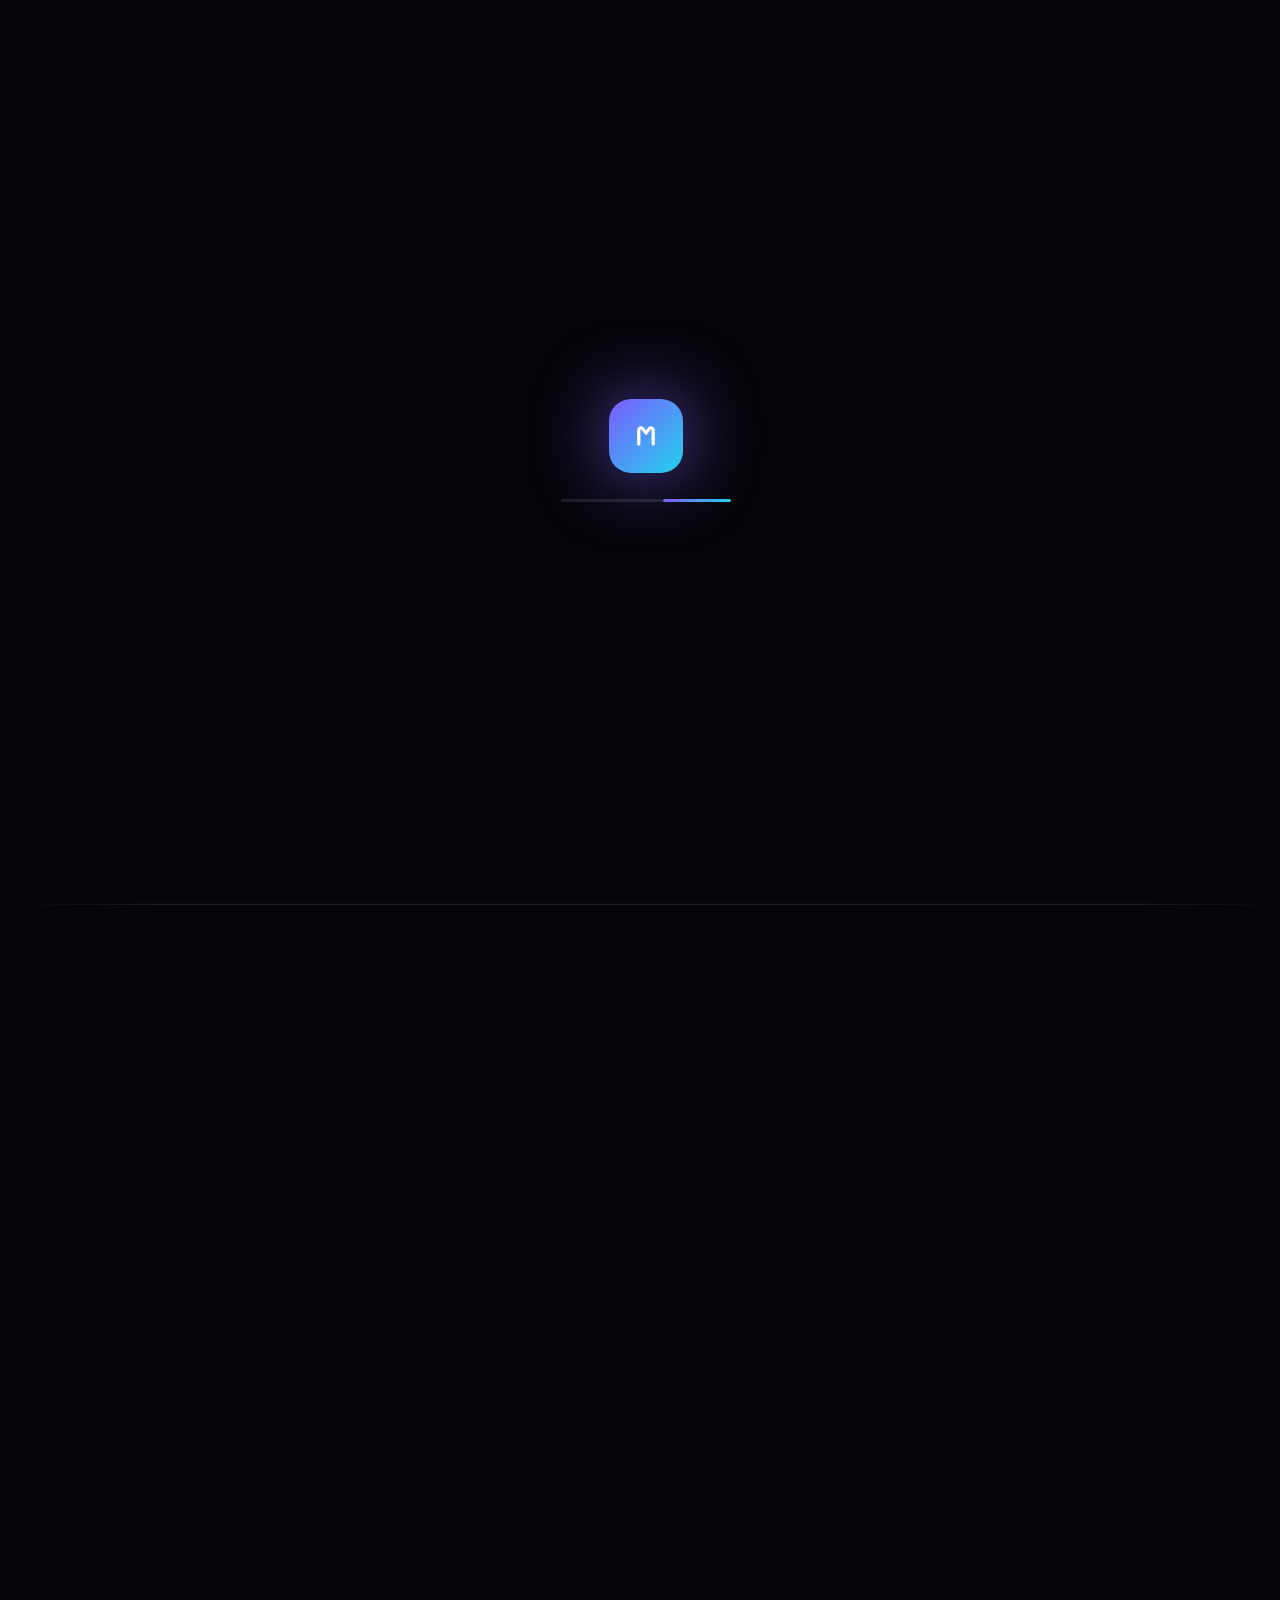
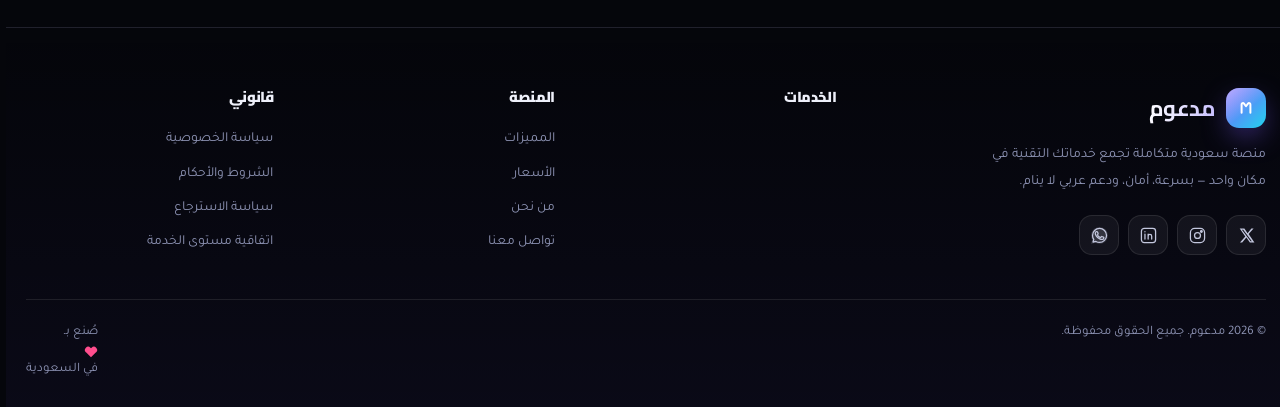
==== index.html @ 45474a33 "Update print statement from 'Hello' to 'Goodbye'" ====
<!DOCTYPE html>
<html lang="ar" dir="rtl">
<head>
<meta charset="UTF-8">
<meta name="viewport" content="width=device-width, initial-scale=1, viewport-fit=cover">
<meta name="theme-color" content="#05060B">
<title>مدعوم — منصة خدماتك التقنية المتكاملة</title>
<meta name="description" content="مدعوم — منصة SaaS متكاملة تجمع الدعم الفني، الواتساب السحابي، اختصار الروابط، الدومينات الفرعية والاشتراكات في مكان واحد.">
<link rel="preconnect" href="https://fonts.googleapis.com">
<link rel="preconnect" href="https://fonts.gstatic.com" crossorigin>
<link href="https://fonts.googleapis.com/css2?family=Tajawal:wght@300;400;500;700;800;900&family=Cairo:wght@400;600;700;900&display=swap" rel="stylesheet">
<link rel="icon" href="data:image/svg+xml,%3Csvg xmlns='http://www.w3.org/2000/svg' viewBox='0 0 100 100'%3E%3Cdefs%3E%3ClinearGradient id='g' x1='0' y1='0' x2='1' y2='1'%3E%3Cstop offset='0' stop-color='%237C5CFF'/%3E%3Cstop offset='1' stop-color='%2322D3EE'/%3E%3C/linearGradient%3E%3C/defs%3E%3Crect width='100' height='100' rx='26' fill='url(%23g)'/%3E%3Cpath d='M30 72V34c0-6 7-9 11-4l9 12 9-12c4-5 11-2 11 4v38' stroke='%23fff' stroke-width='9' fill='none' stroke-linecap='round' stroke-linejoin='round'/%3E%3C/svg%3E">

<script>document.documentElement.className+=' js';</script>
<style>
/* ============================================================
   0. TOKENS
   ============================================================ */
:root{
  --bg:#05060B;
  --bg-soft:#080A13;
  --panel:rgba(255,255,255,.038);
  --panel-2:rgba(255,255,255,.06);
  --stroke:rgba(255,255,255,.09);
  --stroke-2:rgba(255,255,255,.16);
  --txt:#EEF0FA;
  --txt-2:#C3C7DE;
  --muted:#8E94B5;
  --p1:#7C5CFF;
  --p1-soft:rgba(124,92,255,.18);
  --p2:#22D3EE;
  --p3:#FF4D8D;
  --gold:#FFC46B;
  --green:#25D366;
  --ok:#34D399;
  --warn:#FBBF24;
  --danger:#FB7185;
  --r-sm:12px;
  --r:18px;
  --r-lg:26px;
  --r-xl:34px;
  --shadow:0 30px 90px -28px rgba(0,0,0,.85);
  --shadow-soft:0 18px 50px -24px rgba(0,0,0,.7);
  --glow:0 0 0 1px rgba(124,92,255,.35), 0 18px 60px -18px rgba(124,92,255,.55);
  --ease:cubic-bezier(.22,1,.36,1);
  --nav-h:76px;
  --maxw:1240px;
  --font:"Tajawal","Cairo",system-ui,-apple-system,"Segoe UI","Noto Naskh Arabic","Noto Sans Arabic",Arial,sans-serif;
  --display:"Cairo","Tajawal",system-ui,sans-serif;
}

/* ============================================================
   1. RESET / BASE
   ============================================================ */
*,*::before,*::after{box-sizing:border-box}
html{scroll-behavior:smooth;-webkit-text-size-adjust:100%}
body{
  margin:0;
  font-family:var(--font);
  background:var(--bg);
  color:var(--txt);
  line-height:1.75;
  font-size:16px;
  overflow-x:hidden;
  -webkit-font-smoothing:antialiased;
  text-rendering:optimizeLegibility;
}
body.locked{overflow:hidden}
img,svg{max-width:100%;display:block}
button,input,select,textarea{font:inherit;color:inherit}
button{cursor:pointer;border:0;background:none}
a{color:inherit;text-decoration:none}
ul{margin:0;padding:0;list-style:none}
h1,h2,h3,h4{margin:0;font-family:var(--display);line-height:1.25;font-weight:900;letter-spacing:-.4px}
p{margin:0}
::selection{background:rgba(124,92,255,.45);color:#fff}
:focus-visible{outline:2px solid var(--p2);outline-offset:3px;border-radius:8px}
::-webkit-scrollbar{width:11px;height:11px}
::-webkit-scrollbar-track{background:#07080F}
::-webkit-scrollbar-thumb{background:linear-gradient(180deg,#3B2F72,#1D2540);border-radius:20px;border:2px solid #07080F}
::-webkit-scrollbar-thumb:hover{background:linear-gradient(180deg,#5A46A8,#26314f)}

.wrap{width:min(100% - 40px,var(--maxw));margin-inline:auto}
.ic{width:1em;height:1em;fill:none;stroke:currentColor;stroke-width:1.8;stroke-linecap:round;stroke-linejoin:round}
.ic-f{fill:currentColor;stroke:none}

/* ============================================================
   2. BACKDROP FX
   ============================================================ */
.fx{position:fixed;inset:0;pointer-events:none;z-index:0;overflow:hidden}
.orb{position:absolute;border-radius:50%;filter:blur(90px);opacity:.5;will-change:transform}
.orb-1{width:640px;height:640px;top:-220px;inset-inline-start:-180px;background:radial-gradient(circle at 30% 30%,#7C5CFF,transparent 68%);animation:float1 22s var(--ease) infinite}
.orb-2{width:560px;height:560px;top:8%;inset-inline-end:-200px;background:radial-gradient(circle at 60% 40%,#22D3EE,transparent 66%);opacity:.34;animation:float2 26s var(--ease) infinite}
.orb-3{width:700px;height:700px;top:52%;inset-inline-start:34%;background:radial-gradient(circle at 50% 50%,#FF4D8D,transparent 66%);opacity:.16;animation:float3 30s var(--ease) infinite}
@keyframes float1{0%,100%{transform:translate3d(0,0,0) scale(1)}50%{transform:translate3d(90px,120px,0) scale(1.15)}}
@keyframes float2{0%,100%{transform:translate3d(0,0,0) scale(1)}50%{transform:translate3d(-120px,90px,0) scale(1.1)}}
@keyframes float3{0%,100%{transform:translate3d(0,0,0) scale(1)}50%{transform:translate3d(60px,-110px,0) scale(1.2)}}

.grid-fx{
  position:absolute;inset:0;
  background-image:linear-gradient(rgba(255,255,255,.045) 1px,transparent 1px),
                   linear-gradient(90deg,rgba(255,255,255,.045) 1px,transparent 1px);
  background-size:64px 64px;
  -webkit-mask-image:radial-gradient(ellipse 80% 55% at 50% 0%,#000 5%,transparent 72%);
  mask-image:radial-gradient(ellipse 80% 55% at 50% 0%,#000 5%,transparent 72%);
}
.noise{
  position:absolute;inset:0;opacity:.035;mix-blend-mode:overlay;
  background-image:url("data:image/svg+xml,%3Csvg xmlns='http://www.w3.org/2000/svg' width='200' height='200'%3E%3Cfilter id='n'%3E%3CfeTurbulence type='fractalNoise' baseFrequency='.85' numOctaves='4' stitchTiles='stitch'/%3E%3C/filter%3E%3Crect width='200' height='200' filter='url(%23n)'/%3E%3C/svg%3E");
}
.vign{position:absolute;inset:0;background:radial-gradient(ellipse 120% 80% at 50% 0%,transparent 40%,rgba(5,6,11,.75) 100%)}
main,header,footer{position:relative;z-index:1}

/* ============================================================
   3. GLASS PRIMITIVES
   ============================================================ */
.glass{
  position:relative;
  background:linear-gradient(165deg,rgba(255,255,255,.062),rgba(255,255,255,.018));
  backdrop-filter:blur(22px) saturate(160%);
  -webkit-backdrop-filter:blur(22px) saturate(160%);
  border-radius:var(--r-lg);
}
.glass::before{
  content:"";position:absolute;inset:0;border-radius:inherit;padding:1px;pointer-events:none;
  background:linear-gradient(150deg,rgba(255,255,255,.34),rgba(255,255,255,.05) 34%,rgba(255,255,255,0) 58%,rgba(124,92,255,.4));
  -webkit-mask:linear-gradient(#000 0 0) content-box,linear-gradient(#000 0 0);
  -webkit-mask-composite:xor;mask:linear-gradient(#000 0 0) content-box,linear-gradient(#000 0 0);mask-composite:exclude;
}
.spot::after{
  content:"";position:absolute;inset:0;border-radius:inherit;pointer-events:none;opacity:0;transition:opacity .45s var(--ease);
  background:radial-gradient(420px circle at var(--mx,50%) var(--my,50%),rgba(124,92,255,.22),transparent 62%);
}
.spot:hover::after{opacity:1}

/* ============================================================
   4. BUTTONS / CHIPS
   ============================================================ */
.btn{
  display:inline-flex;align-items:center;justify-content:center;gap:10px;
  padding:14px 26px;border-radius:999px;font-weight:800;font-size:15px;
  transition:transform .3s var(--ease),box-shadow .3s var(--ease),background .3s,border-color .3s,color .3s;
  position:relative;overflow:hidden;white-space:nowrap;
}
.btn .ic{font-size:1.15em;stroke-width:2.1}
.btn:active{transform:scale(.97)}
.btn-primary{
  background:linear-gradient(120deg,#8B6BFF,#6D4AF0 45%,#4F46E5);
  color:#fff;box-shadow:0 14px 40px -12px rgba(124,92,255,.85),inset 0 1px 0 rgba(255,255,255,.32);
}
.btn-primary::before{
  content:"";position:absolute;inset:0;
  background:linear-gradient(120deg,transparent 20%,rgba(255,255,255,.42),transparent 80%);
  transform:translateX(-130%);transition:transform .75s var(--ease);
}
.btn-primary:hover::before{transform:translateX(130%)}
.btn-primary:hover{transform:translateY(-3px);box-shadow:0 22px 55px -12px rgba(124,92,255,1)}
.btn-ghost{background:rgba(255,255,255,.05);border:1px solid var(--stroke-2);color:var(--txt);backdrop-filter:blur(12px)}
.btn-ghost:hover{background:rgba(255,255,255,.1);border-color:rgba(255,255,255,.32);transform:translateY(-3px)}
.btn-dark{background:#0B0D18;border:1px solid var(--stroke);color:var(--txt-2)}
.btn-dark:hover{border-color:var(--p1);color:#fff;background:#111427}
.btn-sm{padding:9px 18px;font-size:13.5px}
.btn-xs{padding:7px 13px;font-size:12.5px;border-radius:11px;gap:6px}
.btn-block{width:100%}
.btn-danger{background:rgba(251,113,133,.14);border:1px solid rgba(251,113,133,.32);color:#FDA4AF}
.btn-danger:hover{background:rgba(251,113,133,.24);color:#fff}
.btn-ok{background:rgba(52,211,153,.14);border:1px solid rgba(52,211,153,.3);color:#6EE7B7}
.btn-ok:hover{background:rgba(52,211,153,.24);color:#fff}
.btn-icon{width:36px;height:36px;padding:0;border-radius:11px;display:inline-grid;place-items:center;
  background:rgba(255,255,255,.05);border:1px solid var(--stroke);color:var(--txt-2);font-size:15px}
.btn-icon:hover{background:rgba(255,255,255,.12);color:#fff;border-color:var(--stroke-2)}

.chip{
  display:inline-flex;align-items:center;gap:9px;padding:8px 17px;border-radius:999px;
  background:linear-gradient(120deg,rgba(124,92,255,.2),rgba(34,211,238,.12));
  border:1px solid rgba(255,255,255,.14);font-size:13px;font-weight:700;color:#DED9FF;
  backdrop-filter:blur(10px);
}
.chip .dot{width:7px;height:7px;border-radius:50%;background:var(--p2);box-shadow:0 0 0 4px rgba(34,211,238,.2);animation:pulse 2.2s infinite}
@keyframes pulse{50%{box-shadow:0 0 0 9px rgba(34,211,238,0)}}

.badge{display:inline-flex;align-items:center;gap:6px;padding:4px 11px;border-radius:999px;font-size:11.5px;font-weight:800;letter-spacing:.2px}
.badge-ok{background:rgba(52,211,153,.14);color:#6EE7B7;border:1px solid rgba(52,211,153,.28)}
.badge-off{background:rgba(148,163,184,.12);color:#94A3B8;border:1px solid rgba(148,163,184,.24)}

/* ============================================================
   5. SCROLL PROGRESS + PRELOADER
   ============================================================ */
#bar{position:fixed;top:0;inset-inline:0;height:3px;z-index:999;
  background:linear-gradient(90deg,var(--p1),var(--p2),var(--p3));transform-origin:right;transform:scaleX(0)}
#pre{position:fixed;inset:0;z-index:2000;background:var(--bg);display:grid;place-items:center;transition:opacity .7s var(--ease),visibility .7s}
#pre.off{opacity:0;visibility:hidden}
.pre-mark{width:74px;height:74px;border-radius:22px;background:linear-gradient(135deg,var(--p1),var(--p2));display:grid;place-items:center;
  color:#fff;font-size:30px;font-weight:900;font-family:var(--display);box-shadow:0 0 70px rgba(124,92,255,.7);animation:bounce 1.4s var(--ease) infinite}
@keyframes bounce{0%,100%{transform:translateY(0) rotate(0)}50%{transform:translateY(-16px) rotate(-8deg)}}
.pre-line{width:170px;height:3px;border-radius:9px;background:rgba(255,255,255,.1);margin-top:26px;overflow:hidden}
.pre-line i{display:block;height:100%;width:40%;border-radius:9px;background:linear-gradient(90deg,var(--p1),var(--p2));animation:slide 1.2s var(--ease) infinite}
@keyframes slide{0%{transform:translateX(150%)}100%{transform:translateX(-260%)}}

/* ============================================================
   6. NAV
   ============================================================ */
header{position:fixed;top:0;inset-inline:0;z-index:900;transition:all .4s var(--ease)}
header.scrolled .nav{background:rgba(8,10,19,.78);border-color:var(--stroke);box-shadow:0 18px 50px -26px rgba(0,0,0,.9);padding-block:10px}
.nav{
  display:flex;align-items:center;gap:26px;height:var(--nav-h);padding:0 22px;margin-top:14px;
  border:1px solid transparent;border-radius:20px;transition:all .4s var(--ease);
  backdrop-filter:blur(20px) saturate(160%);-webkit-backdrop-filter:blur(20px) saturate(160%);
}
.brand{display:flex;align-items:center;gap:11px;font-family:var(--display);font-weight:900;font-size:22px;letter-spacing:-.5px}
.brand-mark{width:40px;height:40px;border-radius:13px;background:linear-gradient(135deg,var(--p1),var(--p2));display:grid;place-items:center;
  box-shadow:0 10px 30px -8px rgba(124,92,255,.8);position:relative;overflow:hidden;flex:none}
.brand-mark svg{width:22px;height:22px;color:#fff;position:relative;z-index:1}
.brand-mark::after{content:"";position:absolute;inset:0;background:linear-gradient(140deg,rgba(255,255,255,.5),transparent 55%)}
.brand b{background:linear-gradient(100deg,#fff,#C9C1FF);-webkit-background-clip:text;background-clip:text;color:transparent}

.menu{display:flex;align-items:center;gap:4px;margin-inline-start:auto}
.menu a{padding:9px 15px;border-radius:11px;font-size:14.5px;font-weight:600;color:var(--txt-2);position:relative;transition:color .25s,background .25s}
.menu a:hover{color:#fff;background:rgba(255,255,255,.05)}
.menu a.on{color:#fff}
.menu a.on::after{content:"";position:absolute;bottom:2px;inset-inline:15px;height:2px;border-radius:2px;background:linear-gradient(90deg,var(--p1),var(--p2))}
.nav-act{display:flex;align-items:center;gap:10px}
.burger{display:none;width:42px;height:42px;border-radius:12px;border:1px solid var(--stroke);background:rgba(255,255,255,.05);place-items:center;font-size:18px}

#adminFlag{display:none;align-items:center;gap:7px;padding:7px 14px;border-radius:999px;font-size:12.5px;font-weight:800;
  background:linear-gradient(120deg,rgba(52,211,153,.18),rgba(34,211,238,.14));border:1px solid rgba(52,211,153,.3);color:#6EE7B7}
body.admin #adminFlag{display:inline-flex}
body.admin .only-guest{display:none !important}

/* mobile drawer */
.mnav{position:fixed;inset:0;z-index:950;background:rgba(5,6,11,.92);backdrop-filter:blur(20px);display:grid;place-items:center;
  opacity:0;visibility:hidden;transition:.4s var(--ease)}
.mnav.open{opacity:1;visibility:visible}
.mnav ul{display:grid;gap:8px;text-align:center;width:min(88vw,340px)}
.mnav a{display:block;padding:15px;border-radius:15px;font-size:19px;font-weight:800;background:rgba(255,255,255,.04);border:1px solid var(--stroke)}
.mnav .x{position:absolute;top:26px;inset-inline-end:26px;width:46px;height:46px;border-radius:14px;border:1px solid var(--stroke);
  background:rgba(255,255,255,.05);display:grid;place-items:center;font-size:20px}

/* ============================================================
   7. HERO
   ============================================================ */
.hero{padding-top:calc(var(--nav-h) + 74px);padding-bottom:90px;position:relative}
.hero-grid{display:grid;grid-template-columns:1fr 1.06fr;gap:56px;align-items:center}
.h1{font-size:clamp(2.5rem,5.4vw,4.5rem);line-height:1.12;letter-spacing:-2px;margin:22px 0 20px}
.h1 .grad{background:linear-gradient(100deg,#A78BFA,#22D3EE 48%,#FF4D8D);-webkit-background-clip:text;background-clip:text;color:transparent;
  display:inline-block;filter:drop-shadow(0 6px 30px rgba(124,92,255,.4))}
.lede{font-size:clamp(1rem,1.35vw,1.16rem);color:var(--txt-2);max-width:520px;line-height:1.95;font-weight:400}
.hero-cta{display:flex;gap:14px;margin-top:34px;flex-wrap:wrap}
.trust{display:flex;align-items:center;gap:22px;margin-top:42px;flex-wrap:wrap;padding-top:26px;border-top:1px solid var(--stroke)}
.trust .t{display:grid;gap:2px}
.trust .t b{font-family:var(--display);font-size:26px;font-weight:900;background:linear-gradient(100deg,#fff,#A5B4FC);-webkit-background-clip:text;background-clip:text;color:transparent}
.trust .t span{font-size:12.5px;color:var(--muted);font-weight:600}
.trust .sep{width:1px;height:34px;background:var(--stroke)}

/* dashboard mock */
.mock-wrap{position:relative;perspective:1900px}
.mock{
  position:relative;border-radius:var(--r-xl);padding:16px;transform:rotateY(9deg) rotateX(5deg) rotateZ(-1.5deg);
  transform-style:preserve-3d;transition:transform .9s var(--ease);
  background:linear-gradient(160deg,rgba(255,255,255,.09),rgba(255,255,255,.02));
  border:1px solid var(--stroke-2);box-shadow:var(--shadow),0 0 120px -30px rgba(124,92,255,.55);
  backdrop-filter:blur(20px);
}
.mock-wrap:hover .mock{transform:rotateY(2deg) rotateX(1deg) rotateZ(0)}
.mock::after{content:"";position:absolute;inset:-2px;border-radius:inherit;pointer-events:none;
  background:linear-gradient(135deg,rgba(124,92,255,.85),rgba(34,211,238,.7) 45%,transparent 70%);
  -webkit-mask:linear-gradient(#000 0 0) content-box,linear-gradient(#000 0 0);padding:2px;
  -webkit-mask-composite:xor;mask:linear-gradient(#000 0 0) content-box,linear-gradient(#000 0 0);mask-composite:exclude;opacity:.75}
.mock-in{background:linear-gradient(170deg,#0B0D18,#080A12);border-radius:24px;overflow:hidden;border:1px solid rgba(255,255,255,.07)}
.mock-bar{display:flex;align-items:center;gap:7px;padding:13px 16px;border-bottom:1px solid rgba(255,255,255,.06);background:rgba(255,255,255,.02)}
.mock-bar i{width:10px;height:10px;border-radius:50%;background:#2B3048}
.mock-bar i:nth-child(1){background:#FF5F57}.mock-bar i:nth-child(2){background:#FEBC2E}.mock-bar i:nth-child(3){background:#28C840}
.mock-bar .url{margin-inline-start:auto;font-size:11px;color:#5C6486;background:rgba(255,255,255,.04);padding:4px 14px;border-radius:8px;letter-spacing:.4px}
.mock-body{display:grid;grid-template-columns:132px 1fr;min-height:344px}
.mock-side{border-inline-end:1px solid rgba(255,255,255,.06);padding:16px 12px;display:grid;align-content:start;gap:5px;background:rgba(255,255,255,.014)}
.mock-side .si{display:flex;align-items:center;gap:9px;padding:8px 10px;border-radius:10px;font-size:12px;color:#6E769B;font-weight:600}
.mock-side .si.on{background:linear-gradient(100deg,rgba(124,92,255,.28),rgba(124,92,255,.05));color:#CFC7FF}
.mock-side .si .ic{font-size:14px}
.mock-main{padding:16px;display:grid;gap:12px;align-content:start}
.mrow{display:grid;grid-template-columns:1fr 1fr;gap:12px}
.mtile{background:linear-gradient(150deg,rgba(255,255,255,.055),rgba(255,255,255,.015));border:1px solid rgba(255,255,255,.07);border-radius:15px;padding:13px}
.mtile .lbl{font-size:10.5px;color:#6E769B;font-weight:700}
.mtile .val{font-family:var(--display);font-size:23px;font-weight:900;margin-top:2px;letter-spacing:-.5px}
.mtile .up{font-size:10.5px;color:#34D399;font-weight:800}
.mchart{background:linear-gradient(150deg,rgba(255,255,255,.05),rgba(255,255,255,.012));border:1px solid rgba(255,255,255,.07);border-radius:15px;padding:13px}
.mchart .lbl{font-size:10.5px;color:#6E769B;font-weight:700;margin-bottom:6px}
.spark{width:100%;height:96px;overflow:visible}
.spark .ln{fill:none;stroke:url(#lg);stroke-width:2.6;stroke-linecap:round;stroke-dasharray:620;stroke-dashoffset:620;animation:draw 2.6s var(--ease) .6s forwards}
@keyframes draw{to{stroke-dashoffset:0}}
.spark .ar{fill:url(#ag);opacity:0;animation:fade 1.4s var(--ease) 2s forwards}
@keyframes fade{to{opacity:1}}
.donut{display:grid;place-items:center;gap:6px}
.donut .ring{width:88px;height:88px;border-radius:50%;display:grid;place-items:center;position:relative;
  background:conic-gradient(var(--p1) 0 43%,var(--p2) 43% 68%,var(--p3) 68% 84%,var(--gold) 84% 100%);
  animation:spinIn 1.4s var(--ease) .4s both}
@keyframes spinIn{from{transform:rotate(-180deg) scale(.6);opacity:0}}
.donut .ring::after{content:"";position:absolute;inset:13px;border-radius:50%;background:#0A0C16}
.donut .ring b{position:relative;z-index:1;font-family:var(--display);font-size:17px;font-weight:900}
.legend{display:grid;gap:4px;font-size:9.5px;color:#6E769B;font-weight:600}
.legend span{display:flex;align-items:center;gap:5px}
.legend i{width:7px;height:7px;border-radius:2px}

.float-card{position:absolute;padding:12px 16px;border-radius:16px;display:flex;align-items:center;gap:11px;
  background:rgba(11,13,24,.86);border:1px solid var(--stroke-2);backdrop-filter:blur(16px);box-shadow:var(--shadow-soft);z-index:3}
.float-card .fi{width:36px;height:36px;border-radius:11px;display:grid;place-items:center;font-size:16px;color:#fff;flex:none}
.float-card b{font-size:13.5px;font-family:var(--display);font-weight:800;display:block;line-height:1.3}
.float-card span{font-size:11px;color:var(--muted)}
.fc-1{top:8%;inset-inline-start:-34px;animation:bob 5s var(--ease) infinite}
.fc-2{bottom:12%;inset-inline-end:-26px;animation:bob 6.5s var(--ease) .8s infinite}
@keyframes bob{0%,100%{transform:translateY(0)}50%{transform:translateY(-15px)}}

/* ============================================================
   8. MARQUEE
   ============================================================ */
.marq{overflow:hidden;padding:26px 0;border-block:1px solid var(--stroke);background:rgba(255,255,255,.012);
  -webkit-mask-image:linear-gradient(90deg,transparent,#000 12%,#000 88%,transparent);
  mask-image:linear-gradient(90deg,transparent,#000 12%,#000 88%,transparent)}
.marq-t{display:flex;gap:52px;width:max-content;animation:marq 34s linear infinite}
.marq:hover .marq-t{animation-play-state:paused}
@keyframes marq{to{transform:translateX(50%)}}
.marq-t span{display:flex;align-items:center;gap:10px;font-size:15px;font-weight:800;color:#5A6188;white-space:nowrap;
  transition:color .3s}
.marq-t span:hover{color:#A5B4FC}
.marq-t .ic{font-size:19px}

/* ============================================================
   9. SECTIONS
   ============================================================ */
section{padding:104px 0;position:relative}
.sec-head{text-align:center;max-width:700px;margin:0 auto 60px}
.sec-head .kicker{display:inline-flex;align-items:center;gap:8px;font-size:12.5px;font-weight:800;letter-spacing:2px;
  color:#A78BFA;text-transform:uppercase;margin-bottom:14px}
.sec-head .kicker::before,.sec-head .kicker::after{content:"";width:28px;height:1px;background:linear-gradient(90deg,transparent,#A78BFA)}
.sec-head h2{font-size:clamp(1.9rem,3.6vw,2.9rem);letter-spacing:-1.2px}
.sec-head h2 em{font-style:normal;background:linear-gradient(100deg,#A78BFA,#22D3EE);-webkit-background-clip:text;background-clip:text;color:transparent}
.sec-head p{color:var(--muted);margin-top:14px;font-size:16.5px}

/* services */
.svc-grid{display:flex;flex-wrap:wrap;justify-content:center;gap:22px}
.svc{flex:1 1 280px;padding:32px 26px 26px;display:flex;flex-direction:column;gap:14px;overflow:hidden;
  transition:transform .5s var(--ease),box-shadow .5s var(--ease)}
@media (min-width:1024px){.svc{flex-basis:calc(33.333% - 15px);max-width:calc(33.333% - 15px)}}
@media (min-width:761px) and (max-width:1023px){.svc{flex-basis:calc(50% - 11px);max-width:calc(50% - 11px)}}
.svc:hover{transform:translateY(-9px);box-shadow:0 40px 80px -34px rgba(0,0,0,.9)}
.svc-ic{width:60px;height:60px;border-radius:19px;display:grid;place-items:center;font-size:26px;color:#fff;position:relative;flex:none;
  box-shadow:0 14px 34px -12px var(--sc,rgba(124,92,255,.9));transition:transform .5s var(--ease)}
.svc:hover .svc-ic{transform:scale(1.09) rotate(-7deg)}
.svc-ic::after{content:"";position:absolute;inset:0;border-radius:inherit;background:linear-gradient(150deg,rgba(255,255,255,.4),transparent 55%)}
.svc h3{font-size:20.5px}
.svc p{color:var(--muted);font-size:14.5px;line-height:1.85;flex:1}
.svc-foot{display:flex;align-items:center;gap:8px;margin-top:6px}
.svc-num{position:absolute;top:16px;inset-inline-end:20px;font-family:var(--display);font-size:60px;font-weight:900;
  color:rgba(255,255,255,.032);line-height:1;pointer-events:none}
.svc .edit-pin{position:absolute;top:14px;inset-inline-start:14px;display:none;gap:6px;z-index:4}
body.admin .svc .edit-pin{display:flex}

/* bento features */
.bento{display:grid;grid-template-columns:repeat(6,1fr);gap:20px}
.bx{padding:30px;display:flex;flex-direction:column;gap:12px;overflow:hidden;transition:transform .5s var(--ease)}
.bx:hover{transform:translateY(-6px)}
.bx-a{grid-column:span 3}
.bx-b{grid-column:span 3}
.bx-c{grid-column:span 2}
.bx h3{font-size:19px}
.bx p{color:var(--muted);font-size:14.5px;line-height:1.85}
.bx .bi{width:50px;height:50px;border-radius:16px;display:grid;place-items:center;font-size:22px;color:#fff;
  background:linear-gradient(140deg,rgba(255,255,255,.14),rgba(255,255,255,.04));border:1px solid var(--stroke-2)}
.bx-a .bi{background:linear-gradient(140deg,#7C5CFF,#4F46E5)}
.bx-b .bi{background:linear-gradient(140deg,#22D3EE,#0EA5E9)}
.mini-bars{display:flex;align-items:flex-end;gap:7px;height:74px;margin-top:6px}
.mini-bars i{flex:1;border-radius:6px 6px 3px 3px;background:linear-gradient(180deg,var(--p1),rgba(124,92,255,.15));
  transform-origin:bottom;animation:grow 1.1s var(--ease) both}
@keyframes grow{from{transform:scaleY(.05);opacity:0}}
.uptime{display:flex;gap:3px;margin-top:8px}
.uptime i{flex:1;height:30px;border-radius:3px;background:linear-gradient(180deg,#34D399,rgba(52,211,153,.25))}
.uptime i.bad{background:linear-gradient(180deg,#FBBF24,rgba(251,191,36,.25))}

/* stats */
.stats{display:grid;grid-template-columns:repeat(4,1fr);gap:20px;padding:40px;border-radius:var(--r-xl)}
.st{text-align:center;padding:12px}
.st b{display:block;font-family:var(--display);font-size:clamp(2rem,3.6vw,3rem);font-weight:900;letter-spacing:-1.5px;
  background:linear-gradient(160deg,#fff,#9F8BFF);-webkit-background-clip:text;background-clip:text;color:transparent}
.st span{color:var(--muted);font-size:13.5px;font-weight:600}

/* pricing */
.toggle{display:flex;align-items:center;justify-content:center;gap:14px;margin-bottom:44px}
.sw{width:62px;height:33px;border-radius:99px;background:rgba(255,255,255,.08);border:1px solid var(--stroke-2);position:relative;transition:background .3s}
.sw i{position:absolute;top:3px;inset-inline-end:3px;width:25px;height:25px;border-radius:50%;
  background:linear-gradient(140deg,#fff,#D6D0FF);transition:transform .35s var(--ease)}
.sw.on{background:linear-gradient(100deg,var(--p1),var(--p2))}
.sw.on i{transform:translateX(-29px)}
.toggle label{font-size:14.5px;font-weight:700;color:var(--muted);cursor:pointer}
.toggle label.on{color:#fff}
.save-tag{font-size:11.5px;padding:3px 10px;border-radius:99px;background:rgba(52,211,153,.16);color:#6EE7B7;font-weight:800}
.price-grid{display:grid;grid-template-columns:repeat(3,1fr);gap:22px;align-items:stretch}
.plan{padding:34px 28px;display:flex;flex-direction:column;gap:16px;transition:transform .5s var(--ease)}
.plan:hover{transform:translateY(-8px)}
.plan.pop{background:linear-gradient(170deg,rgba(124,92,255,.2),rgba(34,211,238,.06));box-shadow:var(--glow);transform:scale(1.035)}
.plan.pop:hover{transform:scale(1.035) translateY(-8px)}
.plan .tag{position:absolute;top:-1px;inset-inline-start:50%;transform:translateX(50%);padding:5px 18px;border-radius:0 0 13px 13px;
  background:linear-gradient(100deg,var(--p1),var(--p2));font-size:11.5px;font-weight:900;color:#fff}
.plan h3{font-size:19px}
.plan .amt{display:flex;align-items:baseline;gap:7px;font-family:var(--display)}
.plan .amt b{font-size:46px;font-weight:900;letter-spacing:-2px}
.plan .amt span{color:var(--muted);font-size:13.5px;font-weight:600}
.plan .desc{color:var(--muted);font-size:13.8px;margin-top:-6px}
.plan ul{display:grid;gap:11px;flex:1;margin-block:6px}
.plan li{display:flex;align-items:flex-start;gap:10px;font-size:14px;color:var(--txt-2)}
.plan li .ic{color:#34D399;font-size:17px;flex:none;margin-top:3px}
.plan li.no{color:#5F6684}.plan li.no .ic{color:#5F6684}

/* testimonials */
.tst-grid{display:grid;grid-template-columns:repeat(3,1fr);gap:22px}
.tst{padding:30px;display:flex;flex-direction:column;gap:16px}
.tst .qt{font-size:40px;font-family:var(--display);color:rgba(124,92,255,.5);line-height:1}
.tst p{color:var(--txt-2);font-size:14.8px;line-height:1.95;flex:1}
.tst .who{display:flex;align-items:center;gap:12px;padding-top:14px;border-top:1px solid var(--stroke)}
.tst .av{width:44px;height:44px;border-radius:14px;display:grid;place-items:center;font-weight:900;font-family:var(--display);color:#fff;font-size:16px}
.tst .who b{display:block;font-size:14.5px}
.tst .who span{font-size:12px;color:var(--muted)}
.stars{display:flex;gap:2px;color:var(--gold);font-size:14px}

/* faq */
.faq{max-width:840px;margin-inline:auto;display:grid;gap:12px}
.qa{overflow:hidden;transition:background .3s}
.qa summary{list-style:none;cursor:pointer;padding:21px 26px;display:flex;align-items:center;gap:14px;font-weight:800;font-size:16px}
.qa summary::-webkit-details-marker{display:none}
.qa summary .ic{margin-inline-start:auto;transition:transform .35s var(--ease);color:var(--p1);font-size:19px;flex:none}
.qa[open] summary .ic{transform:rotate(45deg)}
.qa .ans{padding:0 26px 22px 26px;color:var(--muted);font-size:14.8px;line-height:1.95}
.qa .qn{width:30px;height:30px;border-radius:9px;background:rgba(124,92,255,.16);color:#A78BFA;display:grid;place-items:center;
  font-size:12.5px;font-weight:900;flex:none}

/* cta band */
.cta{padding:64px 46px;text-align:center;border-radius:var(--r-xl);overflow:hidden;position:relative;
  background:linear-gradient(140deg,rgba(124,92,255,.28),rgba(34,211,238,.1) 55%,rgba(255,77,141,.14))}
.cta::before{content:"";position:absolute;inset:0;
  background:radial-gradient(600px circle at 50% 0%,rgba(255,255,255,.14),transparent 65%)}
.cta h2{font-size:clamp(1.8rem,3.4vw,2.7rem);position:relative}
.cta p{color:#D5D2F0;margin:14px auto 30px;max-width:520px;position:relative}
.cta .hero-cta{justify-content:center;position:relative}

/* contact */
.ct-grid{display:grid;grid-template-columns:1fr 1.15fr;gap:26px}
.ct-info{padding:34px;display:grid;gap:18px;align-content:start}
.ct-item{display:flex;gap:14px;align-items:flex-start}
.ct-item .ci{width:44px;height:44px;border-radius:14px;background:rgba(124,92,255,.16);color:#A78BFA;display:grid;place-items:center;font-size:19px;flex:none}
.ct-item b{display:block;font-size:14.5px}
.ct-item span{font-size:13px;color:var(--muted)}
.form{padding:34px;display:grid;gap:15px}
.fld{display:grid;gap:7px}
.fld label{font-size:13px;font-weight:700;color:var(--txt-2)}
.inp{width:100%;padding:13px 16px;border-radius:13px;background:rgba(255,255,255,.04);border:1px solid var(--stroke);
  color:var(--txt);font-size:14.5px;transition:border-color .25s,background .25s,box-shadow .25s}
.inp::placeholder{color:#5F6684}
.inp:focus{outline:none;border-color:var(--p1);background:rgba(124,92,255,.07);box-shadow:0 0 0 4px rgba(124,92,255,.13)}
textarea.inp{resize:vertical;min-height:112px;font-family:inherit;line-height:1.8}
select.inp{appearance:none;background-image:url("data:image/svg+xml,%3Csvg xmlns='http://www.w3.org/2000/svg' width='14' height='14' fill='none' stroke='%238E94B5' stroke-width='2'%3E%3Cpath d='M3 5l4 4 4-4'/%3E%3C/svg%3E");
  background-repeat:no-repeat;background-position:left 16px center}
select.inp option{background:#0B0D18;color:#fff}
.f2{display:grid;grid-template-columns:1fr 1fr;gap:15px}

/* footer */
footer{border-top:1px solid var(--stroke);padding:60px 0 26px;margin-top:40px;background:linear-gradient(180deg,transparent,rgba(124,92,255,.05))}
.f-grid{display:grid;grid-template-columns:1.6fr 1fr 1fr 1fr;gap:34px;padding-bottom:40px}
.f-grid p{color:var(--muted);font-size:14px;max-width:290px;margin-top:14px;line-height:1.9}
.f-col h4{font-size:14.5px;margin-bottom:16px}
.f-col a{display:block;padding:5px 0;font-size:13.8px;color:var(--muted);transition:color .25s,transform .25s}
.f-col a:hover{color:#fff;transform:translateX(-5px)}
.socials{display:flex;gap:9px;margin-top:20px}
.socials a{width:40px;height:40px;border-radius:13px;background:rgba(255,255,255,.05);border:1px solid var(--stroke);
  display:grid;place-items:center;font-size:17px;color:var(--txt-2);transition:.3s var(--ease)}
.socials a:hover{background:linear-gradient(140deg,var(--p1),var(--p2));color:#fff;transform:translateY(-4px);border-color:transparent}
.f-bot{border-top:1px solid var(--stroke);padding-top:22px;display:flex;justify-content:space-between;gap:16px;flex-wrap:wrap;
  color:var(--muted);font-size:13px}
.f-bot .ic{color:var(--p3);font-size:14px;vertical-align:-2px}

/* float actions */
.fab{position:fixed;inset-inline-start:24px;bottom:24px;z-index:800;display:grid;gap:11px}
.fab a,.fab button{width:52px;height:52px;border-radius:17px;display:grid;place-items:center;font-size:22px;color:#fff;
  box-shadow:var(--shadow-soft);transition:transform .35s var(--ease),box-shadow .35s}
.fab a{background:linear-gradient(140deg,#25D366,#128C7E)}
.fab a:hover,.fab button:hover{transform:translateY(-5px) scale(1.06)}
#top{background:rgba(255,255,255,.08);border:1px solid var(--stroke-2);backdrop-filter:blur(14px);opacity:0;visibility:hidden}
#top.on{opacity:1;visibility:visible}

/* ============================================================
   10. MODALS
   ============================================================ */
.ov{position:fixed;inset:0;z-index:1200;background:rgba(4,5,10,.78);backdrop-filter:blur(12px);
  display:grid;place-items:center;padding:22px;opacity:0;visibility:hidden;transition:.35s var(--ease)}
.ov.open{opacity:1;visibility:visible}
.md{width:min(100%,470px);padding:36px;max-height:90vh;overflow:auto;transform:translateY(28px) scale(.96);transition:.45s var(--ease);
  background:linear-gradient(165deg,#101324,#0A0C16);border:1px solid var(--stroke-2);border-radius:var(--r-lg);box-shadow:var(--shadow)}
.ov.open .md{transform:none}
.md-lg{width:min(100%,660px)}
.md-hd{display:flex;align-items:flex-start;gap:14px;margin-bottom:22px}
.md-hd h3{font-size:21px}
.md-hd p{font-size:13.5px;color:var(--muted);margin-top:3px}
.md-hd .x{margin-inline-start:auto}
.md .hint{font-size:12px;color:var(--muted);text-align:center;margin-top:16px;padding-top:14px;border-top:1px solid var(--stroke)}
.md .hint code{background:rgba(124,92,255,.16);color:#C4B5FD;padding:2px 8px;border-radius:6px;font-size:11.5px;font-family:ui-monospace,monospace}
.err{display:none;padding:11px 15px;border-radius:12px;background:rgba(251,113,133,.13);border:1px solid rgba(251,113,133,.3);
  color:#FDA4AF;font-size:13px;font-weight:600;margin-bottom:14px}
.err.on{display:block;animation:shake .4s}
@keyframes shake{25%{transform:translateX(-7px)}75%{transform:translateX(7px)}}

/* detail modal */
#dtlIc{width:56px;height:56px;border-radius:17px;display:grid;place-items:center;font-size:25px;color:#fff;flex:none}
#dtlFeat{display:grid;gap:10px;margin-top:18px}
#dtlFeat li{display:flex;gap:10px;align-items:flex-start;font-size:14.2px;color:var(--txt-2)}
#dtlFeat .ic{color:#34D399;flex:none;margin-top:4px}

/* icon & color pickers */
.pick{display:flex;flex-wrap:wrap;gap:8px}
.pick button{width:42px;height:42px;border-radius:13px;display:grid;place-items:center;font-size:18px;
  background:rgba(255,255,255,.05);border:1px solid var(--stroke);color:var(--txt-2);transition:.25s}
.pick button:hover{background:rgba(255,255,255,.11);color:#fff}
.pick button.sel{border-color:var(--p1);background:rgba(124,92,255,.22);color:#fff;box-shadow:0 0 0 3px rgba(124,92,255,.18)}
.cpick button{width:36px;height:36px;border-radius:11px;border:2px solid transparent}
.cpick button.sel{border-color:#fff;box-shadow:0 0 0 3px rgba(255,255,255,.16)}

/* ============================================================
   11. ADMIN PANEL
   ============================================================ */
#panel{position:fixed;inset:0;z-index:1100;background:#06070E;overflow:auto;
  opacity:0;visibility:hidden;transform:scale(1.02);transition:.4s var(--ease)}
#panel.open{opacity:1;visibility:visible;transform:none}
.pn-top{position:sticky;top:0;z-index:5;display:flex;align-items:center;gap:14px;padding:16px 24px;
  background:rgba(8,10,19,.9);backdrop-filter:blur(20px);border-bottom:1px solid var(--stroke);flex-wrap:wrap}
.tabs{display:flex;gap:5px;background:rgba(255,255,255,.04);padding:5px;border-radius:14px;border:1px solid var(--stroke)}
.tabs button{padding:8px 17px;border-radius:10px;font-size:13.5px;font-weight:700;color:var(--muted);transition:.25s}
.tabs button.on{background:linear-gradient(100deg,var(--p1),#5B4BD8);color:#fff;box-shadow:0 8px 22px -10px rgba(124,92,255,.9)}
.pn-body{padding:26px 24px 70px;max-width:1180px;margin-inline:auto}
.tab{display:none}.tab.on{display:block;animation:up .45s var(--ease)}
@keyframes up{from{opacity:0;transform:translateY(14px)}}

.kpis{display:grid;grid-template-columns:repeat(4,1fr);gap:14px;margin-bottom:22px}
.kpi{padding:18px 20px;border-radius:var(--r);background:linear-gradient(160deg,rgba(255,255,255,.055),rgba(255,255,255,.015));
  border:1px solid var(--stroke)}
.kpi b{display:block;font-family:var(--display);font-size:27px;font-weight:900;letter-spacing:-1px}
.kpi span{font-size:12.5px;color:var(--muted);font-weight:600}
.kpi .ic{font-size:17px;color:var(--p1);margin-bottom:6px}

.tools{display:flex;gap:10px;align-items:center;margin-bottom:16px;flex-wrap:wrap}
.search{position:relative;flex:1;min-width:190px}
.search .ic{position:absolute;inset-inline-start:14px;top:50%;transform:translateY(-50%);color:var(--muted);font-size:16px;pointer-events:none}
.search .inp{padding-inline-start:42px}

.tbl-wrap{border:1px solid var(--stroke);border-radius:var(--r-lg);overflow:hidden;background:rgba(255,255,255,.02)}
.tbl-scroll{overflow-x:auto}
table{width:100%;border-collapse:collapse;min-width:720px}
thead th{padding:14px 16px;text-align:start;font-size:12px;font-weight:800;color:var(--muted);letter-spacing:.4px;
  background:rgba(255,255,255,.035);border-bottom:1px solid var(--stroke);white-space:nowrap}
tbody tr{border-bottom:1px solid rgba(255,255,255,.05);transition:background .25s}
tbody tr:last-child{border-bottom:0}
tbody tr:hover{background:rgba(255,255,255,.035)}
tbody tr.drag{opacity:.4}
tbody tr.over{background:rgba(124,92,255,.12);box-shadow:inset 0 2px 0 var(--p1)}
td{padding:13px 16px;font-size:14px;vertical-align:middle}
.t-name{display:flex;align-items:center;gap:12px;font-weight:800;white-space:nowrap}
.t-ic{width:38px;height:38px;border-radius:12px;display:grid;place-items:center;color:#fff;font-size:17px;flex:none}
.t-desc{color:var(--muted);font-size:13px;max-width:320px;overflow:hidden;text-overflow:ellipsis;white-space:nowrap}
.t-act{display:flex;gap:6px;justify-content:flex-end}
.grip{cursor:grab;color:#4E5474;font-size:16px;padding:4px}
.grip:active{cursor:grabbing}
.empty{padding:56px 20px;text-align:center;color:var(--muted)}
.empty .ic{font-size:40px;color:#2C3149;margin-bottom:10px}

/* ============================================================
   12. TOASTS
   ============================================================ */
#toasts{position:fixed;top:22px;inset-inline-start:22px;z-index:2500;display:grid;gap:10px;width:min(92vw,340px)}
.toast{display:flex;align-items:center;gap:12px;padding:14px 17px;border-radius:15px;font-size:14px;font-weight:700;
  background:rgba(13,16,29,.94);border:1px solid var(--stroke-2);backdrop-filter:blur(18px);box-shadow:var(--shadow-soft);
  animation:tin .45s var(--ease)}
.toast.out{animation:tout .35s var(--ease) forwards}
@keyframes tin{from{opacity:0;transform:translateX(-40px)}}
@keyframes tout{to{opacity:0;transform:translateX(-40px)}}
.toast .ti{width:30px;height:30px;border-radius:10px;display:grid;place-items:center;font-size:15px;flex:none}
.toast.ok .ti{background:rgba(52,211,153,.18);color:#34D399}
.toast.info .ti{background:rgba(124,92,255,.2);color:#A78BFA}
.toast.err .ti{background:rgba(251,113,133,.18);color:#FB7185}

/* ============================================================
   13. REVEAL
   ============================================================ */
/* hidden only when JS is active, so the page stays readable without it */
.js .rv{opacity:0;transform:translateY(34px);transition:opacity .85s var(--ease),transform .85s var(--ease)}
.js .rv.in{opacity:1;transform:none}

/* ============================================================
   14. RESPONSIVE
   ============================================================ */
@media (max-width:1040px){
  .hero-grid{grid-template-columns:1fr;gap:56px}
  .mock{transform:none}
  .mock-wrap{max-width:620px;margin-inline:auto}
  .fc-1{inset-inline-start:-10px}.fc-2{inset-inline-end:-10px}
  .bento{grid-template-columns:repeat(2,1fr)}
  .bx-a,.bx-b,.bx-c{grid-column:span 1}
  .price-grid,.tst-grid{grid-template-columns:1fr}
  .plan.pop{transform:none}.plan.pop:hover{transform:translateY(-8px)}
  .ct-grid{grid-template-columns:1fr}
  .f-grid{grid-template-columns:1fr 1fr}
  .kpis{grid-template-columns:1fr 1fr}
}
@media (max-width:760px){
  .menu{display:none}
  .burger{display:grid}
  .nav-act .btn:not(.only-mobile-keep){display:none}
  .nav-act #loginBtn{display:inline-flex}
  .stats{grid-template-columns:1fr 1fr;padding:26px}
  section{padding:76px 0}
  .hero{padding-top:calc(var(--nav-h) + 40px)}
  .trust{gap:16px}.trust .sep{display:none}
  .f-grid{grid-template-columns:1fr}
  .f2{grid-template-columns:1fr}
  .cta{padding:44px 22px}
  .md{padding:26px}
  .fab{inset-inline-start:16px;bottom:16px}
  #toasts{inset-inline:16px;width:auto}
}
@media (max-width:480px){
  .mock-body{grid-template-columns:1fr}
  .mock-side{display:none}
  .float-card{display:none}
  .h1{letter-spacing:-1px}
  .kpis{grid-template-columns:1fr}
}
@media (prefers-reduced-motion:reduce){
  *,*::before,*::after{animation-duration:.01ms !important;animation-iteration-count:1 !important;transition-duration:.01ms !important}
  html{scroll-behavior:auto}
  .js .rv{opacity:1;transform:none}
}
@media print{.fx,header,.fab,#panel,.ov{display:none !important}}
</style>
</head>
<body>

<!-- ===== ICON SPRITE ===== -->
<svg width="0" height="0" style="position:absolute" aria-hidden="true">
  <defs>
    <symbol id="i-headset" viewBox="0 0 24 24"><path d="M3 14v-2a9 9 0 0 1 18 0v2"/><path d="M21 15a2 2 0 0 1-2 2h-1v-6h1a2 2 0 0 1 2 2z"/><path d="M3 15a2 2 0 0 0 2 2h1v-6H5a2 2 0 0 0-2 2z"/><path d="M21 17v1a3 3 0 0 1-3 3h-4"/></symbol>
    <symbol id="i-whatsapp" viewBox="0 0 24 24"><path d="M20.5 3.5A11.8 11.8 0 0 0 12 0C5.4 0 .1 5.3.1 11.9c0 2.1.6 4.1 1.6 5.9L0 24l6.3-1.6c1.7 1 3.7 1.4 5.7 1.4 6.6 0 11.9-5.3 11.9-11.9 0-3.2-1.2-6.2-3.4-8.4z" fill="currentColor" stroke="none" opacity=".18"/><path d="M17.5 14.4c-.3-.15-1.76-.87-2.03-.97-.27-.1-.47-.15-.67.15s-.77.96-.94 1.16c-.17.2-.35.22-.64.08-.3-.15-1.26-.47-2.4-1.48-.88-.79-1.48-1.76-1.65-2.06-.17-.3-.02-.46.13-.6.14-.14.3-.35.44-.53.15-.17.2-.3.3-.5.1-.2.05-.37-.02-.52-.08-.15-.67-1.61-.92-2.2-.24-.58-.49-.5-.67-.51h-.57c-.2 0-.52.07-.8.37-.27.3-1.04 1.02-1.04 2.48s1.07 2.87 1.22 3.07c.15.2 2.1 3.2 5.08 4.49.71.3 1.26.49 1.69.62.71.23 1.36.2 1.87.12.57-.09 1.76-.72 2-1.42.25-.69.25-1.29.18-1.41-.08-.13-.28-.2-.58-.35z"/><path d="M12.05 21.8a9.87 9.87 0 0 1-5.03-1.38l-.36-.21-3.74.98 1-3.65-.24-.37A9.86 9.86 0 0 1 2.17 11.9C2.17 6.45 6.6 2.02 12.05 2.02c2.64 0 5.12 1.03 6.99 2.9a9.83 9.83 0 0 1 2.89 6.99c0 5.45-4.43 9.89-9.88 9.89z"/></symbol>
    <symbol id="i-link" viewBox="0 0 24 24"><path d="M10 13a5 5 0 0 0 7.54.54l3-3a5 5 0 0 0-7.07-7.07l-1.72 1.71"/><path d="M14 11a5 5 0 0 0-7.54-.54l-3 3a5 5 0 0 0 7.07 7.07l1.71-1.71"/></symbol>
    <symbol id="i-globe" viewBox="0 0 24 24"><circle cx="12" cy="12" r="10"/><path d="M2 12h20"/><path d="M12 2a15.3 15.3 0 0 1 4 10 15.3 15.3 0 0 1-4 10 15.3 15.3 0 0 1-4-10 15.3 15.3 0 0 1 4-10z"/></symbol>
    <symbol id="i-crown" viewBox="0 0 24 24"><path d="M2 18h20"/><path d="M3 6.5 7 10l5-6 5 6 4-3.5L19 15H5z"/></symbol>
    <symbol id="i-cloud" viewBox="0 0 24 24"><path d="M17.5 19a4.5 4.5 0 0 0 .5-8.97A6 6 0 0 0 6.2 9.1 4.5 4.5 0 0 0 6.5 19z"/></symbol>
    <symbol id="i-shield" viewBox="0 0 24 24"><path d="M12 2 4 6v6c0 5 3.4 8.9 8 10 4.6-1.1 8-5 8-10V6z"/><path d="m9 12 2 2 4-4"/></symbol>
    <symbol id="i-bolt" viewBox="0 0 24 24"><path d="M13 2 4 14h6l-1 8 9-12h-6z"/></symbol>
    <symbol id="i-chart" viewBox="0 0 24 24"><path d="M3 3v18h18"/><path d="M7 15v3M12 10v8M17 6v12"/></symbol>
    <symbol id="i-rocket" viewBox="0 0 24 24"><path d="M4.5 16.5c-1.5 1.26-2 5-2 5s3.74-.5 5-2c.71-.84.7-2.13-.09-2.91a2.18 2.18 0 0 0-2.91-.09z"/><path d="M12 15 9 12a11 11 0 0 1 5-7 11 11 0 0 1 6-2 11 11 0 0 1-2 6 11 11 0 0 1-6 6z"/><path d="M9 12H5s.55-3.03 2-4c1.62-1.08 5 0 5 0"/><path d="M12 15v4s3.03-.55 4-2c1.08-1.62 0-5 0-5"/></symbol>
    <symbol id="i-code" viewBox="0 0 24 24"><path d="m8 6-6 6 6 6M16 6l6 6-6 6"/></symbol>
    <symbol id="i-db" viewBox="0 0 24 24"><ellipse cx="12" cy="5" rx="9" ry="3"/><path d="M3 5v14c0 1.66 4.03 3 9 3s9-1.34 9-3V5"/><path d="M3 12c0 1.66 4.03 3 9 3s9-1.34 9-3"/></symbol>
    <symbol id="i-lock" viewBox="0 0 24 24"><rect x="3" y="11" width="18" height="11" rx="2"/><path d="M7 11V7a5 5 0 0 1 10 0v4"/></symbol>
    <symbol id="i-mail" viewBox="0 0 24 24"><rect x="2" y="4" width="20" height="16" rx="2"/><path d="m22 7-10 6L2 7"/></symbol>
    <symbol id="i-phone" viewBox="0 0 24 24"><path d="M22 16.9v3a2 2 0 0 1-2.2 2 19.8 19.8 0 0 1-8.6-3.1 19.5 19.5 0 0 1-6-6A19.8 19.8 0 0 1 2 4.2 2 2 0 0 1 4 2h3a2 2 0 0 1 2 1.7c.1 1 .4 1.9.7 2.8a2 2 0 0 1-.5 2.1L8.1 9.9a16 16 0 0 0 6 6l1.3-1.1a2 2 0 0 1 2.1-.5c.9.3 1.8.6 2.8.7a2 2 0 0 1 1.7 2z"/></symbol>
    <symbol id="i-users" viewBox="0 0 24 24"><path d="M17 21v-2a4 4 0 0 0-4-4H5a4 4 0 0 0-4 4v2"/><circle cx="9" cy="7" r="4"/><path d="M23 21v-2a4 4 0 0 0-3-3.87M16 3.13a4 4 0 0 1 0 7.75"/></symbol>
    <symbol id="i-gear" viewBox="0 0 24 24"><circle cx="12" cy="12" r="3"/><path d="M19.4 15a1.65 1.65 0 0 0 .33 1.82l.06.06a2 2 0 1 1-2.83 2.83l-.06-.06a1.65 1.65 0 0 0-1.82-.33 1.65 1.65 0 0 0-1 1.51V21a2 2 0 1 1-4 0v-.09A1.65 1.65 0 0 0 9 19.4a1.65 1.65 0 0 0-1.82.33l-.06.06a2 2 0 1 1-2.83-2.83l.06-.06a1.65 1.65 0 0 0 .33-1.82 1.65 1.65 0 0 0-1.51-1H3a2 2 0 1 1 0-4h.09A1.65 1.65 0 0 0 4.6 9a1.65 1.65 0 0 0-.33-1.82l-.06-.06a2 2 0 1 1 2.83-2.83l.06.06A1.65 1.65 0 0 0 9 4.6h.08A1.65 1.65 0 0 0 10 3.09V3a2 2 0 1 1 4 0v.09a1.65 1.65 0 0 0 1 1.51 1.65 1.65 0 0 0 1.82-.33l.06-.06a2 2 0 1 1 2.83 2.83l-.06.06a1.65 1.65 0 0 0-.33 1.82V9a1.65 1.65 0 0 0 1.51 1H21a2 2 0 1 1 0 4h-.09a1.65 1.65 0 0 0-1.51 1z"/></symbol>
    <symbol id="i-sparkle" viewBox="0 0 24 24"><path d="m12 2 2.2 6.3L21 10.5l-6.8 2.2L12 19l-2.2-6.3L3 10.5l6.8-2.2z"/><path d="M19 15.5 20 18l2.5 1-2.5 1-1 2.5-1-2.5L15.5 19l2.5-1z"/></symbol>
    <symbol id="i-check" viewBox="0 0 24 24"><path d="m20 6-11 11-5-5"/></symbol>
    <symbol id="i-plus" viewBox="0 0 24 24"><path d="M12 5v14M5 12h14"/></symbol>
    <symbol id="i-x" viewBox="0 0 24 24"><path d="M18 6 6 18M6 6l12 12"/></symbol>
    <symbol id="i-pen" viewBox="0 0 24 24"><path d="M17 3a2.85 2.85 0 1 1 4 4L7.5 20.5 2 22l1.5-5.5z"/></symbol>
    <symbol id="i-trash" viewBox="0 0 24 24"><path d="M3 6h18M8 6V4a1 1 0 0 1 1-1h6a1 1 0 0 1 1 1v2M19 6l-1 14a2 2 0 0 1-2 2H8a2 2 0 0 1-2-2L5 6"/><path d="M10 11v6M14 11v6"/></symbol>
    <symbol id="i-menu" viewBox="0 0 24 24"><path d="M3 6h18M3 12h18M3 18h18"/></symbol>
    <symbol id="i-arrow" viewBox="0 0 24 24"><path d="M19 12H5M12 19l-7-7 7-7"/></symbol>
    <symbol id="i-up" viewBox="0 0 24 24"><path d="M12 19V5M5 12l7-7 7 7"/></symbol>
    <symbol id="i-down" viewBox="0 0 24 24"><path d="M12 5v14M19 12l-7 7-7-7"/></symbol>
    <symbol id="i-grip" viewBox="0 0 24 24"><circle cx="9" cy="6" r="1.4" fill="currentColor"/><circle cx="15" cy="6" r="1.4" fill="currentColor"/><circle cx="9" cy="12" r="1.4" fill="currentColor"/><circle cx="15" cy="12" r="1.4" fill="currentColor"/><circle cx="9" cy="18" r="1.4" fill="currentColor"/><circle cx="15" cy="18" r="1.4" fill="currentColor"/></symbol>
    <symbol id="i-search" viewBox="0 0 24 24"><circle cx="11" cy="11" r="8"/><path d="m21 21-4.35-4.35"/></symbol>
    <symbol id="i-out" viewBox="0 0 24 24"><path d="M9 21H5a2 2 0 0 1-2-2V5a2 2 0 0 1 2-2h4"/><path d="m16 17 5-5-5-5M21 12H9"/></symbol>
    <symbol id="i-in" viewBox="0 0 24 24"><path d="M15 3h4a2 2 0 0 1 2 2v14a2 2 0 0 1-2 2h-4"/><path d="m10 17-5-5 5-5M5 12h12"/></symbol>
    <symbol id="i-box" viewBox="0 0 24 24"><path d="M21 16V8a2 2 0 0 0-1-1.73l-7-4a2 2 0 0 0-2 0l-7 4A2 2 0 0 0 3 8v8a2 2 0 0 0 1 1.73l7 4a2 2 0 0 0 2 0l7-4A2 2 0 0 0 21 16z"/><path d="m3.3 7 8.7 5 8.7-5M12 22V12"/></symbol>
    <symbol id="i-dl" viewBox="0 0 24 24"><path d="M21 15v4a2 2 0 0 1-2 2H5a2 2 0 0 1-2-2v-4"/><path d="m7 10 5 5 5-5M12 15V3"/></symbol>
    <symbol id="i-ul" viewBox="0 0 24 24"><path d="M21 15v4a2 2 0 0 1-2 2H5a2 2 0 0 1-2-2v-4"/><path d="m17 8-5-5-5 5M12 3v12"/></symbol>
    <symbol id="i-refresh" viewBox="0 0 24 24"><path d="M3 12a9 9 0 0 1 15-6.7L21 8"/><path d="M21 3v5h-5"/><path d="M21 12a9 9 0 0 1-15 6.7L3 16"/><path d="M3 21v-5h5"/></symbol>
    <symbol id="i-star" viewBox="0 0 24 24"><path d="m12 2 3.1 6.3 6.9 1-5 4.9 1.2 6.8-6.2-3.3-6.2 3.3L7 14.2l-5-4.9 6.9-1z" fill="currentColor" stroke="none"/></symbol>
    <symbol id="i-heart" viewBox="0 0 24 24"><path d="M20.8 4.6a5.5 5.5 0 0 0-7.8 0L12 5.7l-1-1.1a5.5 5.5 0 0 0-7.8 7.8l1.1 1L12 21.2l7.7-7.8 1.1-1a5.5 5.5 0 0 0 0-7.8z" fill="currentColor" stroke="none"/></symbol>
    <symbol id="i-pin" viewBox="0 0 24 24"><path d="M21 10c0 7-9 13-9 13s-9-6-9-13a9 9 0 0 1 18 0z"/><circle cx="12" cy="10" r="3"/></symbol>
    <symbol id="i-clock" viewBox="0 0 24 24"><circle cx="12" cy="12" r="10"/><path d="M12 6v6l4 2"/></symbol>
    <symbol id="i-eye" viewBox="0 0 24 24"><path d="M1 12s4-8 11-8 11 8 11 8-4 8-11 8-11-8-11-8z"/><circle cx="12" cy="12" r="3"/></symbol>
    <symbol id="i-tw" viewBox="0 0 24 24"><path d="M18.9 2H22l-7 8 8.2 12h-6.4l-5-7.3L5.9 22H2.8l7.5-8.6L2.4 2h6.6l4.5 6.7zM17.8 20.1h1.7L7.3 3.8H5.5z" fill="currentColor" stroke="none"/></symbol>
    <symbol id="i-ig" viewBox="0 0 24 24"><rect x="2" y="2" width="20" height="20" rx="6"/><circle cx="12" cy="12" r="4.2"/><circle cx="17.5" cy="6.5" r="1.2" fill="currentColor"/></symbol>
    <symbol id="i-in-l" viewBox="0 0 24 24"><rect x="2" y="2" width="20" height="20" rx="4"/><path d="M7 10v7M7 6.6v.1M11.5 17v-4a2.5 2.5 0 0 1 5 0v4M11.5 10v7"/></symbol>
  </defs>
</svg>

<!-- ===== PRELOADER ===== -->
<div id="pre"><div style="display:grid;place-items:center">
  <div class="pre-mark"><svg viewBox="0 0 100 100" style="width:36px;height:36px"><path d="M30 72V34c0-6 7-9 11-4l9 12 9-12c4-5 11-2 11 4v38" stroke="#fff" stroke-width="9" fill="none" stroke-linecap="round" stroke-linejoin="round"/></svg></div>
  <div class="pre-line"><i></i></div>
</div></div>

<div id="bar"></div>

<!-- ===== BACKDROP ===== -->
<div class="fx" aria-hidden="true">
  <div class="grid-fx"></div>
  <div class="orb orb-1"></div><div class="orb orb-2"></div><div class="orb orb-3"></div>
  <div class="noise"></div><div class="vign"></div>
</div>

<!-- ===== HEADER ===== -->
<header id="hdr">
  <div class="wrap">
    <nav class="nav">
      <a href="#home" class="brand">
        <span class="brand-mark"><svg viewBox="0 0 100 100"><path d="M30 72V34c0-6 7-9 11-4l9 12 9-12c4-5 11-2 11 4v38" stroke="currentColor" stroke-width="9" fill="none" stroke-linecap="round" stroke-linejoin="round"/></svg></span>
        <b data-bind="brand">مدعوم</b>
      </a>
      <ul class="menu" id="menu">
        <li><a href="#home" class="on">الرئيسية</a></li>
        <li><a href="#services">الخدمات</a></li>
        <li><a href="#features">المميزات</a></li>
        <li><a href="#pricing">الأسعار</a></li>
        <li><a href="#about">من نحن</a></li>
        <li><a href="#contact">تواصل معنا</a></li>
      </ul>
      <div class="nav-act">
        <span id="adminFlag"><svg class="ic"><use href="#i-shield"/></svg> وضع الإدارة</span>
        <button class="btn btn-ghost btn-sm only-guest" id="loginBtn"><svg class="ic"><use href="#i-lock"/></svg> تسجيل الدخول</button>
        <button class="btn btn-primary btn-sm" id="panelBtn" style="display:none"><svg class="ic"><use href="#i-gear"/></svg> لوحة الإدارة</button>
        <button class="burger" id="burger" aria-label="القائمة"><svg class="ic"><use href="#i-menu"/></svg></button>
      </div>
    </nav>
  </div>
</header>

<div class="mnav" id="mnav">
  <button class="x" id="mnavX" aria-label="إغلاق"><svg class="ic"><use href="#i-x"/></svg></button>
  <ul>
    <li><a href="#home">الرئيسية</a></li>
    <li><a href="#services">الخدمات</a></li>
    <li><a href="#features">المميزات</a></li>
    <li><a href="#pricing">الأسعار</a></li>
    <li><a href="#about">من نحن</a></li>
    <li><a href="#contact">تواصل معنا</a></li>
  </ul>
</div>

<main>

<!-- ===== HERO ===== -->
<section class="hero" id="home">
  <div class="wrap">
    <div class="hero-grid">
      <div>
        <span class="chip rv"><span class="dot"></span> منصة متكاملة لخدماتك التقنية</span>
        <h1 class="h1 rv" data-bind="heroTitle">كل خدماتك التقنية <span class="grad">في منصة واحدة</span></h1>
        <p class="lede rv" data-bind="heroSub">نوفّر لك مجموعة متكاملة من الخدمات التقنية المتطورة لتحسين أداء عملك وتسهيل إدارة أعمالك — بواجهة واحدة، وفريق دعم لا ينام.</p>
        <div class="hero-cta rv">
          <a href="#pricing" class="btn btn-primary">إبدأ الآن <svg class="ic"><use href="#i-arrow"/></svg></a>
          <a href="#services" class="btn btn-ghost">استكشف الخدمات</a>
        </div>
        <div class="trust rv">
          <div class="t"><b data-count="12400" data-suffix="+">0</b><span>عميل نشط</span></div>
          <div class="sep"></div>
          <div class="t"><b data-count="99.9" data-suffix="%" data-dec="1">0</b><span>وقت التشغيل</span></div>
          <div class="sep"></div>
          <div class="t"><b>24/7</b><span>دعم مباشر</span></div>
        </div>
      </div>

      <div class="mock-wrap rv" id="mockWrap">
        <div class="float-card fc-1">
          <span class="fi" style="background:linear-gradient(140deg,#25D366,#128C7E)"><svg class="ic"><use href="#i-whatsapp"/></svg></span>
          <span><b>+1,240 رسالة</b><span>أُرسلت خلال ساعة</span></span>
        </div>
        <div class="float-card fc-2">
          <span class="fi" style="background:linear-gradient(140deg,#7C5CFF,#4F46E5)"><svg class="ic"><use href="#i-bolt"/></svg></span>
          <span><b>زمن استجابة 38ms</b><span>عبر 12 مركز بيانات</span></span>
        </div>

        <div class="mock">
          <div class="mock-in">
            <div class="mock-bar"><i></i><i></i><i></i><span class="url">app.mad3oom.com/dashboard</span></div>
            <div class="mock-body">
              <div class="mock-side">
                <div class="si on"><svg class="ic"><use href="#i-chart"/></svg> الرئيسية</div>
                <div class="si"><svg class="ic"><use href="#i-box"/></svg> الخدمات</div>
                <div class="si"><svg class="ic"><use href="#i-crown"/></svg> الاشتراكات</div>
                <div class="si"><svg class="ic"><use href="#i-users"/></svg> العملاء</div>
                <div class="si"><svg class="ic"><use href="#i-db"/></svg> التقارير</div>
                <div class="si"><svg class="ic"><use href="#i-gear"/></svg> الإعدادات</div>
              </div>
              <div class="mock-main">
                <div class="mrow">
                  <div class="mtile"><div class="lbl">إجمالي العملاء</div><div class="val" id="mv1">1,248</div><div class="up">▲ 12% عن الشهر الماضي</div></div>
                  <div class="mtile"><div class="lbl">الاشتراكات النشطة</div><div class="val" id="mv2">856</div><div class="up">▲ 8% عن الشهر الماضي</div></div>
                </div>
                <div class="mrow" style="grid-template-columns:1.55fr 1fr">
                  <div class="mchart">
                    <div class="lbl">نمو الاستخدام</div>
                    <svg class="spark" viewBox="0 0 300 96" preserveAspectRatio="none">
                      <defs>
                        <linearGradient id="lg" x1="0" x2="1"><stop offset="0" stop-color="#22D3EE"/><stop offset="1" stop-color="#7C5CFF"/></linearGradient>
                        <linearGradient id="ag" x1="0" y1="0" x2="0" y2="1"><stop offset="0" stop-color="#7C5CFF" stop-opacity=".4"/><stop offset="1" stop-color="#7C5CFF" stop-opacity="0"/></linearGradient>
                      </defs>
                      <path class="ar" d="M0,78 L26,66 L52,72 L78,52 L104,58 L130,36 L156,44 L182,26 L208,32 L234,18 L260,24 L300,8 L300,96 L0,96 Z"/>
                      <path class="ln" d="M0,78 L26,66 L52,72 L78,52 L104,58 L130,36 L156,44 L182,26 L208,32 L234,18 L260,24 L300,8"/>
                    </svg>
                  </div>
                  <div class="mchart donut">
                    <div class="lbl" style="justify-self:start">استخدام الخدمات</div>
                    <div class="ring"><b>76%</b></div>
                    <div class="legend">
                      <span><i style="background:#7C5CFF"></i> واتساب سحابي</span>
                      <span><i style="background:#22D3EE"></i> اختصار روابط</span>
                      <span><i style="background:#FF4D8D"></i> دومينات فرعية</span>
                      <span><i style="background:#FFC46B"></i> دعم فني</span>
                    </div>
                  </div>
                </div>
              </div>
            </div>
          </div>
        </div>
      </div>
    </div>
  </div>
</section>

<!-- ===== MARQUEE ===== -->
<div class="marq" aria-hidden="true">
  <div class="marq-t" id="marq"></div>
</div>

<!-- ===== SERVICES ===== -->
<section id="services">
  <div class="wrap">
    <div class="sec-head rv">
      <div class="kicker">خدماتنا</div>
      <h2>حلول <em>تقنية متكاملة</em> تلبّي كل احتياجات عملك</h2>
      <p>باقة متكاملة من الخدمات المتطورة، تُدار بالكامل من لوحة واحدة وبأداء مؤسسي.</p>
    </div>
    <div class="svc-grid" id="svcGrid"></div>
    <div style="text-align:center;margin-top:34px" id="addInline"></div>
  </div>
</section>

<!-- ===== FEATURES (BENTO) ===== -->
<section id="features">
  <div class="wrap">
    <div class="sec-head rv">
      <div class="kicker">لماذا مدعوم</div>
      <h2>بُنية مصممة لتحمّل <em>النمو الحقيقي</em></h2>
      <p>سرعة، أمان، ومرونة — لأن منصتك يجب أن تكبر معك لا أن تعيقك.</p>
    </div>
    <div class="bento">
      <div class="bx bx-a glass spot rv">
        <span class="bi"><svg class="ic"><use href="#i-bolt"/></svg></span>
        <h3>أداء فائق واستجابة فورية</h3>
        <p>بنية موزّعة على 12 مركز بيانات مع تخزين مؤقت ذكي يضمن زمن استجابة أقل من 40 مللي ثانية في المتوسط.</p>
        <div class="mini-bars" id="bars"></div>
      </div>
      <div class="bx bx-b glass spot rv">
        <span class="bi"><svg class="ic"><use href="#i-shield"/></svg></span>
        <h3>أمان بمعايير المؤسسات</h3>
        <p>تشفير TLS 1.3، نسخ احتياطي تلقائي كل 6 ساعات، صلاحيات دقيقة لكل مستخدم، وسجل تدقيق كامل لكل عملية.</p>
        <div class="uptime" id="uptime"></div>
      </div>
      <div class="bx bx-c glass spot rv">
        <span class="bi"><svg class="ic"><use href="#i-code"/></svg></span>
        <h3>واجهة API مفتوحة</h3>
        <p>وثّق وادمج كل الخدمات في تطبيقك عبر REST API وWebhooks بسهولة.</p>
      </div>
      <div class="bx bx-c glass spot rv">
        <span class="bi"><svg class="ic"><use href="#i-users"/></svg></span>
        <h3>فرق وصلاحيات</h3>
        <p>أضف أعضاء فريقك وحدّد صلاحيات كل واحد على مستوى الخدمة الواحدة.</p>
      </div>
      <div class="bx bx-c glass spot rv">
        <span class="bi"><svg class="ic"><use href="#i-clock"/></svg></span>
        <h3>دعم لا ينام</h3>
        <p>فريق دعم عربي متاح 24/7 عبر التذاكر والواتساب بمتوسط رد 4 دقائق.</p>
      </div>
    </div>
  </div>
</section>

<!-- ===== STATS ===== -->
<section style="padding-top:0">
  <div class="wrap">
    <div class="stats glass rv">
      <div class="st"><b data-count="12400" data-suffix="+">0</b><span>عميل يثق بنا</span></div>
      <div class="st"><b data-count="1.2" data-suffix="M" data-dec="1">0</b><span>رسالة شهرياً</span></div>
      <div class="st"><b data-count="99.9" data-suffix="%" data-dec="1">0</b><span>نسبة التشغيل</span></div>
      <div class="st"><b data-count="4" data-suffix=" د">0</b><span>متوسط زمن الرد</span></div>
    </div>
  </div>
</section>

<!-- ===== PRICING ===== -->
<section id="pricing">
  <div class="wrap">
    <div class="sec-head rv">
      <div class="kicker">الأسعار</div>
      <h2>باقات واضحة، <em>بلا رسوم مخفية</em></h2>
      <p>ابدأ مجاناً وطوّر باقتك وقتما تشاء — الإلغاء متاح في أي وقت.</p>
    </div>
    <div class="toggle rv">
      <label id="lblM" class="on">شهري</label>
      <button class="sw" id="sw" aria-label="تبديل الفوترة"><i></i></button>
      <label id="lblY">سنوي</label>
      <span class="save-tag">وفّر 20%</span>
    </div>
    <div class="price-grid">
      <div class="plan glass spot rv">
        <h3>البداية</h3>
        <div class="amt"><b class="pr" data-m="99" data-y="79">99</b><span>ر.س / شهرياً</span></div>
        <p class="desc">مثالية للمشاريع الناشئة والأفراد.</p>
        <ul>
          <li><svg class="ic"><use href="#i-check"/></svg> 1,000 رسالة واتساب شهرياً</li>
          <li><svg class="ic"><use href="#i-check"/></svg> 50 رابط مختصر</li>
          <li><svg class="ic"><use href="#i-check"/></svg> دومين فرعي واحد</li>
          <li><svg class="ic"><use href="#i-check"/></svg> دعم عبر التذاكر</li>
          <li class="no"><svg class="ic"><use href="#i-x"/></svg> واجهة API</li>
        </ul>
        <button class="btn btn-ghost btn-block" data-plan="البداية">اختر الباقة</button>
      </div>
      <div class="plan pop glass spot rv">
        <span class="tag">الأكثر طلباً</span>
        <h3>الاحترافية</h3>
        <div class="amt"><b class="pr" data-m="299" data-y="239">299</b><span>ر.س / شهرياً</span></div>
        <p class="desc">الخيار الأمثل للشركات النامية.</p>
        <ul>
          <li><svg class="ic"><use href="#i-check"/></svg> 25,000 رسالة واتساب شهرياً</li>
          <li><svg class="ic"><use href="#i-check"/></svg> روابط مختصرة غير محدودة</li>
          <li><svg class="ic"><use href="#i-check"/></svg> 10 دومينات فرعية</li>
          <li><svg class="ic"><use href="#i-check"/></svg> دعم فني ذو أولوية 24/7</li>
          <li><svg class="ic"><use href="#i-check"/></svg> واجهة API وWebhooks</li>
        </ul>
        <button class="btn btn-primary btn-block" data-plan="الاحترافية">اختر الباقة</button>
      </div>
      <div class="plan glass spot rv">
        <h3>المؤسسات</h3>
        <div class="amt"><b class="pr" data-m="899" data-y="719">899</b><span>ر.س / شهرياً</span></div>
        <p class="desc">لمن يحتاج قدرات ومرونة بلا حدود.</p>
        <ul>
          <li><svg class="ic"><use href="#i-check"/></svg> رسائل غير محدودة</li>
          <li><svg class="ic"><use href="#i-check"/></svg> دومينات فرعية غير محدودة</li>
          <li><svg class="ic"><use href="#i-check"/></svg> مدير حساب مخصّص</li>
          <li><svg class="ic"><use href="#i-check"/></svg> اتفاقية مستوى خدمة SLA 99.99%</li>
          <li><svg class="ic"><use href="#i-check"/></svg> استضافة خاصة عند الطلب</li>
        </ul>
        <button class="btn btn-ghost btn-block" data-plan="المؤسسات">تواصل معنا</button>
      </div>
    </div>
  </div>
</section>

<!-- ===== TESTIMONIALS ===== -->
<section id="about">
  <div class="wrap">
    <div class="sec-head rv">
      <div class="kicker">آراء عملائنا</div>
      <h2>شركات تنمو معنا <em>كل يوم</em></h2>
    </div>
    <div class="tst-grid">
      <div class="tst glass spot rv">
        <div class="qt">”</div>
        <p>نقلنا كل عمليات خدمة العملاء إلى مدعوم خلال أسبوع واحد. الواتساب السحابي وحده وفّر علينا ما يعادل موظفَين بدوام كامل.</p>
        <div class="stars"><svg class="ic ic-f"><use href="#i-star"/></svg><svg class="ic ic-f"><use href="#i-star"/></svg><svg class="ic ic-f"><use href="#i-star"/></svg><svg class="ic ic-f"><use href="#i-star"/></svg><svg class="ic ic-f"><use href="#i-star"/></svg></div>
        <div class="who">
          <span class="av" style="background:linear-gradient(140deg,#7C5CFF,#4F46E5)">أح</span>
          <span><b>أحمد الشمري</b><span>مدير التقنية — متجر رواج</span></span>
        </div>
      </div>
      <div class="tst glass spot rv">
        <div class="qt">”</div>
        <p>لوحة التحكم بسيطة وسريعة، وإدارة الدومينات الفرعية أصبحت مسألة نقرتين بدل تذكرة دعم تستغرق يومين.</p>
        <div class="stars"><svg class="ic ic-f"><use href="#i-star"/></svg><svg class="ic ic-f"><use href="#i-star"/></svg><svg class="ic ic-f"><use href="#i-star"/></svg><svg class="ic ic-f"><use href="#i-star"/></svg><svg class="ic ic-f"><use href="#i-star"/></svg></div>
        <div class="who">
          <span class="av" style="background:linear-gradient(140deg,#22D3EE,#0EA5E9)">سا</span>
          <span><b>سارة العتيبي</b><span>مؤسِّسة — منصة تعلّم</span></span>
        </div>
      </div>
      <div class="tst glass spot rv">
        <div class="qt">”</div>
        <p>أهم ما يميّزهم الدعم. سؤالي يُجاب خلال دقائق وبالعربي، وهذا نادر جداً في منصات بهذا الحجم.</p>
        <div class="stars"><svg class="ic ic-f"><use href="#i-star"/></svg><svg class="ic ic-f"><use href="#i-star"/></svg><svg class="ic ic-f"><use href="#i-star"/></svg><svg class="ic ic-f"><use href="#i-star"/></svg><svg class="ic ic-f"><use href="#i-star"/></svg></div>
        <div class="who">
          <span class="av" style="background:linear-gradient(140deg,#FF4D8D,#BE185D)">مح</span>
          <span><b>محمود عبدالوهاب</b><span>الرئيس التنفيذي — وكالة رقمية</span></span>
        </div>
      </div>
    </div>
  </div>
</section>

<!-- ===== FAQ ===== -->
<section>
  <div class="wrap">
    <div class="sec-head rv">
      <div class="kicker">الأسئلة الشائعة</div>
      <h2>كل ما تحتاج <em>معرفته</em></h2>
    </div>
    <div class="faq">
      <details class="qa glass rv"><summary><span class="qn">١</span> هل أحتاج خبرة تقنية لاستخدام المنصة؟<svg class="ic"><use href="#i-plus"/></svg></summary><div class="ans">إطلاقاً. كل الخدمات تُدار من لوحة تحكم عربية بسيطة، وفريق الدعم يساعدك في الإعداد الأولي مجاناً خلال أول 14 يوماً.</div></details>
      <details class="qa glass rv"><summary><span class="qn">٢</span> هل يمكنني ترقية أو إلغاء الباقة في أي وقت؟<svg class="ic"><use href="#i-plus"/></svg></summary><div class="ans">نعم. الترقية فورية ويُحتسب الفرق بالتناسب، والإلغاء متاح بنقرة واحدة دون رسوم أو التزام طويل الأجل.</div></details>
      <details class="qa glass rv"><summary><span class="qn">٣</span> كيف يعمل الواتساب السحابي؟<svg class="ic"><use href="#i-plus"/></svg></summary><div class="ans">نوفّر لك واجهة API متوافقة مع WhatsApp Cloud تتيح إرسال واستقبال الرسائل، الردود التلقائية، والقوالب المعتمدة — مع لوحة متابعة لحظية للحالة والتسليم.</div></details>
      <details class="qa glass rv"><summary><span class="qn">٤</span> هل بياناتي آمنة؟<svg class="ic"><use href="#i-plus"/></svg></summary><div class="ans">بياناتك مشفّرة أثناء النقل والتخزين، مع نسخ احتياطي تلقائي كل 6 ساعات وسجل تدقيق كامل. لا نشارك بياناتك مع أي طرف ثالث.</div></details>
      <details class="qa glass rv"><summary><span class="qn">٥</span> ما طرق الدفع المتاحة؟<svg class="ic"><use href="#i-plus"/></svg></summary><div class="ans">نقبل مدى، فيزا، ماستركارد، Apple Pay، والتحويل البنكي للباقات السنوية وباقات المؤسسات.</div></details>
    </div>
  </div>
</section>

<!-- ===== CTA ===== -->
<section style="padding-top:0">
  <div class="wrap">
    <div class="cta glass rv">
      <h2>جاهز تنقل أعمالك <span style="background:linear-gradient(100deg,#fff,#A5B4FC);-webkit-background-clip:text;background-clip:text;color:transparent">لمستوى آخر؟</span></h2>
      <p>ابدأ تجربتك المجانية اليوم — 14 يوماً كاملة، بدون بطاقة ائتمانية.</p>
      <div class="hero-cta">
        <a href="#contact" class="btn btn-primary">ابدأ التجربة المجانية <svg class="ic"><use href="#i-rocket"/></svg></a>
        <a href="#pricing" class="btn btn-ghost">قارن الباقات</a>
      </div>
    </div>
  </div>
</section>

<!-- ===== CONTACT ===== -->
<section id="contact" style="padding-top:0">
  <div class="wrap">
    <div class="sec-head rv">
      <div class="kicker">تواصل معنا</div>
      <h2>خلّينا <em>نبدأ سوا</em></h2>
      <p>أرسل طلبك وسيتواصل معك فريقنا خلال أقل من ساعة عمل.</p>
    </div>
    <div class="ct-grid">
      <div class="ct-info glass rv">
        <div class="ct-item"><span class="ci"><svg class="ic"><use href="#i-whatsapp"/></svg></span><span><b>واتساب</b><span dir="ltr">+966 55 000 0000</span></span></div>
        <div class="ct-item"><span class="ci"><svg class="ic"><use href="#i-mail"/></svg></span><span><b>البريد الإلكتروني</b><span dir="ltr">support@mad3oom.com</span></span></div>
        <div class="ct-item"><span class="ci"><svg class="ic"><use href="#i-phone"/></svg></span><span><b>الهاتف</b><span dir="ltr">+966 11 000 0000</span></span></div>
        <div class="ct-item"><span class="ci"><svg class="ic"><use href="#i-pin"/></svg></span><span><b>المقر</b><span>الرياض، المملكة العربية السعودية</span></span></div>
        <div class="ct-item"><span class="ci"><svg class="ic"><use href="#i-clock"/></svg></span><span><b>ساعات العمل</b><span>الدعم الفني متاح 24/7 طوال أيام الأسبوع</span></span></div>
      </div>
      <form class="form glass rv" id="ctForm" novalidate>
        <div class="f2">
          <div class="fld"><label for="cn">الاسم الكامل</label><input class="inp" id="cn" placeholder="اكتب اسمك" required></div>
          <div class="fld"><label for="cp">رقم الجوال</label><input class="inp" id="cp" placeholder="05xxxxxxxx" inputmode="tel" required></div>
        </div>
        <div class="fld"><label for="ce">البريد الإلكتروني</label><input class="inp" id="ce" type="email" placeholder="name@company.com" required></div>
        <div class="fld"><label for="cs">الخدمة المطلوبة</label>
          <select class="inp" id="cs"></select>
        </div>
        <div class="fld"><label for="cm">تفاصيل الطلب</label><textarea class="inp" id="cm" placeholder="اكتب تفاصيل مشروعك أو استفسارك..."></textarea></div>
        <button class="btn btn-primary btn-block" type="submit">إرسال الطلب <svg class="ic"><use href="#i-arrow"/></svg></button>
      </form>
    </div>
  </div>
</section>

</main>

<!-- ===== FOOTER ===== -->
<footer>
  <div class="wrap">
    <div class="f-grid">
      <div>
        <a href="#home" class="brand">
          <span class="brand-mark"><svg viewBox="0 0 100 100"><path d="M30 72V34c0-6 7-9 11-4l9 12 9-12c4-5 11-2 11 4v38" stroke="currentColor" stroke-width="9" fill="none" stroke-linecap="round" stroke-linejoin="round"/></svg></span>
          <b data-bind="brand">مدعوم</b>
        </a>
        <p>منصة سعودية متكاملة تجمع خدماتك التقنية في مكان واحد — بسرعة، أمان، ودعم عربي لا ينام.</p>
        <div class="socials">
          <a href="#" aria-label="تويتر"><svg class="ic"><use href="#i-tw"/></svg></a>
          <a href="#" aria-label="إنستغرام"><svg class="ic"><use href="#i-ig"/></svg></a>
          <a href="#" aria-label="لينكدإن"><svg class="ic"><use href="#i-in-l"/></svg></a>
          <a href="#" aria-label="واتساب"><svg class="ic"><use href="#i-whatsapp"/></svg></a>
        </div>
      </div>
      <div class="f-col"><h4>الخدمات</h4><div id="fSvc"></div></div>
      <div class="f-col"><h4>المنصة</h4>
        <a href="#features">المميزات</a><a href="#pricing">الأسعار</a><a href="#about">من نحن</a><a href="#contact">تواصل معنا</a>
      </div>
      <div class="f-col"><h4>قانوني</h4>
        <a href="#">سياسة الخصوصية</a><a href="#">الشروط والأحكام</a><a href="#">سياسة الاسترجاع</a><a href="#">اتفاقية مستوى الخدمة</a>
      </div>
    </div>
    <div class="f-bot">
      <span>© <span id="yr">2026</span> <span data-bind="brand">مدعوم</span>. جميع الحقوق محفوظة.</span>
      <span>صُنع بـ <svg class="ic"><use href="#i-heart"/></svg> في السعودية</span>
    </div>
  </div>
</footer>

<!-- ===== FLOAT ACTIONS ===== -->
<div class="fab">
  <a href="https://wa.me/966550000000" target="_blank" rel="noopener" aria-label="واتساب"><svg class="ic"><use href="#i-whatsapp"/></svg></a>
  <button id="top" aria-label="للأعلى"><svg class="ic"><use href="#i-up"/></svg></button>
</div>

<!-- ===== LOGIN MODAL ===== -->
<div class="ov" id="loginOv">
  <div class="md" role="dialog" aria-modal="true" aria-labelledby="lgT">
    <div class="md-hd">
      <span class="brand-mark" style="width:48px;height:48px;border-radius:15px"><svg class="ic" style="font-size:22px;color:#fff"><use href="#i-lock"/></svg></span>
      <div><h3 id="lgT">تسجيل دخول الإدارة</h3><p>ادخل بياناتك للتحكم في بطاقات الخدمات</p></div>
      <button class="btn-icon x md-x" data-close aria-label="إغلاق"><svg class="ic"><use href="#i-x"/></svg></button>
    </div>
    <div class="err" id="lgErr"></div>
    <form id="lgForm" style="display:grid;gap:15px">
      <div class="fld"><label for="lgU">اسم المستخدم</label><input class="inp" id="lgU" autocomplete="username" placeholder="admin"></div>
      <div class="fld"><label for="lgP">كلمة المرور</label><input class="inp" id="lgP" type="password" autocomplete="current-password" placeholder="••••••••"></div>
      <button class="btn btn-primary btn-block" type="submit"><svg class="ic"><use href="#i-in"/></svg> دخول</button>
    </form>
    <div class="hint">بيانات الدخول الافتراضية: <code>admin</code> / <code>admin123</code></div>
  </div>
</div>

<!-- ===== SERVICE DETAILS MODAL ===== -->
<div class="ov" id="dtlOv">
  <div class="md md-lg" role="dialog" aria-modal="true">
    <div class="md-hd">
      <span id="dtlIc"><svg class="ic"><use href="#i-box"/></svg></span>
      <div><h3 id="dtlT">—</h3><p id="dtlB">—</p></div>
      <button class="btn-icon x" data-close aria-label="إغلاق"><svg class="ic"><use href="#i-x"/></svg></button>
    </div>
    <p id="dtlD" style="color:var(--txt-2);font-size:15px;line-height:1.95"></p>
    <ul id="dtlFeat"></ul>
    <div style="display:flex;gap:10px;margin-top:24px;flex-wrap:wrap">
      <a href="#contact" class="btn btn-primary" data-close style="flex:1">اطلب الخدمة <svg class="ic"><use href="#i-arrow"/></svg></a>
      <a href="#pricing" class="btn btn-ghost" data-close>عرض الأسعار</a>
    </div>
  </div>
</div>

<!-- ===== SERVICE EDITOR MODAL ===== -->
<div class="ov" id="edOv">
  <div class="md md-lg" role="dialog" aria-modal="true">
    <div class="md-hd">
      <span class="brand-mark" style="width:48px;height:48px;border-radius:15px"><svg class="ic" style="font-size:21px;color:#fff"><use href="#i-pen"/></svg></span>
      <div><h3 id="edT">إضافة خدمة جديدة</h3><p>عبّي البيانات وسيتم تحديث الصفحة مباشرة</p></div>
      <button class="btn-icon x" data-close aria-label="إغلاق"><svg class="ic"><use href="#i-x"/></svg></button>
    </div>
    <div class="err" id="edErr"></div>
    <form id="edForm" style="display:grid;gap:16px">
      <div class="f2">
        <div class="fld"><label for="edName">اسم الخدمة *</label><input class="inp" id="edName" placeholder="مثال: الدعم الفني"></div>
        <div class="fld"><label for="edStatus">الحالة</label>
          <select class="inp" id="edStatus"><option value="active">نشط (ظاهر بالصفحة)</option><option value="draft">مسودة (مخفي)</option></select>
        </div>
      </div>
      <div class="fld"><label for="edDesc">الوصف المختصر *</label><input class="inp" id="edDesc" placeholder="سطر واحد يظهر داخل البطاقة"></div>
      <div class="fld"><label for="edLong">الوصف التفصيلي</label><textarea class="inp" id="edLong" placeholder="يظهر عند الضغط على «عرض التفاصيل»"></textarea></div>
      <div class="fld"><label for="edFeat">المميزات (كل ميزة بسطر)</label><textarea class="inp" id="edFeat" placeholder="ميزة أولى&#10;ميزة ثانية&#10;ميزة ثالثة"></textarea></div>
      <div class="fld"><label>الأيقونة</label><div class="pick" id="edIcons"></div></div>
      <div class="fld"><label>اللون</label><div class="pick cpick" id="edColors"></div></div>
      <div style="display:flex;gap:10px;margin-top:6px">
        <button class="btn btn-primary" type="submit" style="flex:1"><svg class="ic"><use href="#i-check"/></svg> حفظ</button>
        <button class="btn btn-dark" type="button" data-close>إلغاء</button>
      </div>
    </form>
  </div>
</div>

<!-- ===== CONFIRM MODAL ===== -->
<div class="ov" id="cfOv">
  <div class="md" role="dialog" aria-modal="true">
    <div class="md-hd">
      <span class="btn-icon" style="width:48px;height:48px;background:rgba(251,113,133,.14);border-color:rgba(251,113,133,.3);color:#FB7185;font-size:20px"><svg class="ic"><use href="#i-trash"/></svg></span>
      <div><h3 id="cfT">تأكيد الحذف</h3><p id="cfB">لا يمكن التراجع عن هذه العملية.</p></div>
    </div>
    <div style="display:flex;gap:10px">
      <button class="btn btn-danger" id="cfYes" style="flex:1">نعم، احذف</button>
      <button class="btn btn-dark" data-close style="flex:1">تراجع</button>
    </div>
  </div>
</div>

<!-- ===== ADMIN PANEL ===== -->
<div id="panel">
  <div class="pn-top">
    <a href="#" class="brand" style="font-size:19px" id="pnBrand">
      <span class="brand-mark" style="width:36px;height:36px;border-radius:12px"><svg viewBox="0 0 100 100"><path d="M30 72V34c0-6 7-9 11-4l9 12 9-12c4-5 11-2 11 4v38" stroke="currentColor" stroke-width="9" fill="none" stroke-linecap="round" stroke-linejoin="round"/></svg></span>
      <b>لوحة الإدارة</b>
    </a>
    <div class="tabs" style="margin-inline-start:auto">
      <button class="on" data-tab="t1">الخدمات</button>
      <button data-tab="t2">محتوى الصفحة</button>
      <button data-tab="t3">الإعدادات</button>
    </div>
    <button class="btn btn-ghost btn-sm" id="pnView"><svg class="ic"><use href="#i-eye"/></svg> عرض الموقع</button>
    <button class="btn btn-dark btn-sm" id="pnOut"><svg class="ic"><use href="#i-out"/></svg> خروج</button>
  </div>

  <div class="pn-body">
    <!-- TAB 1: SERVICES -->
    <div class="tab on" id="t1">
      <div class="kpis">
        <div class="kpi"><svg class="ic"><use href="#i-box"/></svg><b id="k1">0</b><span>إجمالي الخدمات</span></div>
        <div class="kpi"><svg class="ic"><use href="#i-check"/></svg><b id="k2">0</b><span>خدمات نشطة</span></div>
        <div class="kpi"><svg class="ic"><use href="#i-pen"/></svg><b id="k3">0</b><span>مسودات</span></div>
        <div class="kpi"><svg class="ic"><use href="#i-sparkle"/></svg><b id="k4">0</b><span>إجمالي المميزات</span></div>
      </div>
      <div class="tools">
        <button class="btn btn-primary btn-sm" id="addBtn"><svg class="ic"><use href="#i-plus"/></svg> إضافة خدمة جديدة</button>
        <div class="search"><svg class="ic"><use href="#i-search"/></svg><input class="inp" id="q" placeholder="البحث في الخدمات..."></div>
        <button class="btn btn-dark btn-sm" id="expBtn"><svg class="ic"><use href="#i-dl"/></svg> تصدير</button>
        <button class="btn btn-dark btn-sm" id="impBtn"><svg class="ic"><use href="#i-ul"/></svg> استيراد</button>
        <input type="file" id="impFile" accept="application/json" hidden>
        <button class="btn btn-dark btn-sm" id="rstBtn"><svg class="ic"><use href="#i-refresh"/></svg> استعادة الافتراضي</button>
      </div>
      <div class="tbl-wrap">
        <div class="tbl-scroll">
          <table>
            <thead><tr>
              <th style="width:44px"></th><th>الخدمة</th><th>الوصف</th><th style="width:96px">الحالة</th>
              <th style="width:70px">ترتيب</th><th style="width:150px;text-align:end">الإجراءات</th>
            </tr></thead>
            <tbody id="tbody"></tbody>
          </table>
        </div>
        <div class="empty" id="tblEmpty" style="display:none">
          <svg class="ic"><use href="#i-box"/></svg>
          <p>لا توجد خدمات مطابقة. أضف خدمة جديدة للبدء.</p>
        </div>
      </div>
    </div>

    <!-- TAB 2: CONTENT -->
    <div class="tab" id="t2">
      <div style="max-width:660px;display:grid;gap:16px">
        <div class="kpi" style="padding:26px">
          <h3 style="font-size:18px;margin-bottom:6px">نصوص الصفحة الرئيسية</h3>
          <p style="color:var(--muted);font-size:13.5px;margin-bottom:20px">عدّل النصوص الظاهرة في أعلى الصفحة وستُحفظ تلقائياً.</p>
          <div style="display:grid;gap:15px">
            <div class="fld"><label for="cfBrand">اسم المنصة</label><input class="inp" id="cfBrand"></div>
            <div class="fld"><label for="cfTitle">العنوان الرئيسي</label><input class="inp" id="cfTitle">
              <span style="font-size:11.5px;color:var(--muted)">ضع الجزء الملوّن بين علامتَي * — مثال: كل خدماتك *في منصة واحدة*</span></div>
            <div class="fld"><label for="cfSub">النص التعريفي</label><textarea class="inp" id="cfSub"></textarea></div>
            <button class="btn btn-primary" id="cfSave" style="justify-self:start"><svg class="ic"><use href="#i-check"/></svg> حفظ التغييرات</button>
          </div>
        </div>
      </div>
    </div>

    <!-- TAB 3: SETTINGS -->
    <div class="tab" id="t3">
      <div style="max-width:560px;display:grid;gap:16px">
        <div class="kpi" style="padding:26px">
          <h3 style="font-size:18px;margin-bottom:6px">بيانات الدخول</h3>
          <p style="color:var(--muted);font-size:13.5px;margin-bottom:20px">غيّر اسم المستخدم وكلمة المرور الخاصة بلوحة الإدارة.</p>
          <div class="err" id="stErr"></div>
          <form id="stForm" style="display:grid;gap:15px">
            <div class="fld"><label for="stU">اسم المستخدم</label><input class="inp" id="stU"></div>
            <div class="fld"><label for="stP">كلمة المرور الجديدة</label><input class="inp" id="stP" type="password" placeholder="اتركها فارغة لعدم التغيير"></div>
            <div class="fld"><label for="stP2">تأكيد كلمة المرور</label><input class="inp" id="stP2" type="password" placeholder="أعد كتابة كلمة المرور"></div>
            <button class="btn btn-primary" type="submit" style="justify-self:start"><svg class="ic"><use href="#i-check"/></svg> تحديث البيانات</button>
          </form>
        </div>
        <div class="kpi" style="padding:26px;border-color:rgba(251,113,133,.24)">
          <h3 style="font-size:18px;margin-bottom:6px">منطقة الخطر</h3>
          <p style="color:var(--muted);font-size:13.5px;margin-bottom:18px">حذف كل البيانات المحفوظة محلياً وإعادة الموقع لحالته الأصلية.</p>
          <button class="btn btn-danger btn-sm" id="wipeBtn"><svg class="ic"><use href="#i-trash"/></svg> مسح كل البيانات</button>
        </div>
        <p style="font-size:12.5px;color:var(--muted);line-height:1.9">
          ملاحظة: هذه اللوحة تحفظ البيانات في متصفحك (localStorage) وهي مناسبة للعرض والتجارب.
          عند الربط بخادم حقيقي، استبدل دوال <code style="background:rgba(124,92,255,.16);color:#C4B5FD;padding:1px 6px;border-radius:5px">DB.load</code> و<code style="background:rgba(124,92,255,.16);color:#C4B5FD;padding:1px 6px;border-radius:5px">DB.save</code> بطلبات API.
        </p>
      </div>
    </div>
  </div>
</div>

<div id="toasts"></div>

<script>
(function(){
"use strict";

/* ============================================================
   CONFIG
   ============================================================ */
var KEY_SVC='mad3oom_services_v1', KEY_CFG='mad3oom_config_v1', KEY_AUTH='mad3oom_auth_v1', KEY_SESS='mad3oom_session_v1';

var ICONS=['i-headset','i-whatsapp','i-link','i-globe','i-crown','i-cloud','i-shield','i-bolt','i-chart','i-rocket','i-code','i-db','i-lock','i-mail','i-users','i-gear','i-sparkle','i-box','i-phone','i-clock'];

var COLORS={
  violet:{g:'linear-gradient(140deg,#8B6BFF,#5B37E8)',s:'rgba(124,92,255,.75)'},
  green :{g:'linear-gradient(140deg,#34D399,#0E9F6E)',s:'rgba(37,211,102,.7)'},
  cyan  :{g:'linear-gradient(140deg,#38BDF8,#0284C7)',s:'rgba(34,211,238,.7)'},
  orange:{g:'linear-gradient(140deg,#FBBF24,#EA580C)',s:'rgba(251,146,60,.7)'},
  pink  :{g:'linear-gradient(140deg,#FB7185,#DB2777)',s:'rgba(255,77,141,.7)'},
  blue  :{g:'linear-gradient(140deg,#6366F1,#312E81)',s:'rgba(99,102,241,.7)'},
  gold  :{g:'linear-gradient(140deg,#FFD166,#D97706)',s:'rgba(255,196,107,.7)'},
  teal  :{g:'linear-gradient(140deg,#2DD4BF,#0F766E)',s:'rgba(45,212,191,.7)'}
};

var DEFAULT_SVC=[
  {id:'s1',title:'الدعم الفني',desc:'نظام تذاكر ذكي وإدارة شاملة للدعم الفني لعملائك على مدار الساعة.',
   long:'منصة تذاكر متكاملة تستقبل طلبات عملائك من كل القنوات في صندوق واحد، مع توزيع تلقائي على الفريق، تصنيف ذكي حسب الأولوية، وقاعدة معرفة تقلّل التذاكر المتكررة حتى 40%.',
   features:['صندوق موحّد لكل قنوات التواصل','توزيع تلقائي وذكي للتذاكر','قاعدة معرفة ومقالات مساعدة','تقارير أداء الفريق وزمن الرد','اتفاقيات مستوى خدمة SLA قابلة للتخصيص'],
   icon:'i-headset',color:'violet',status:'active'},
  {id:'s2',title:'الواتساب السحابي',desc:'أرسل واستقبل رسائل واتساب عبر API سحابي متطوّر وبسرعة فائقة.',
   long:'واجهة برمجية متوافقة مع WhatsApp Cloud API تتيح لك إرسال آلاف الرسائل، بناء ردود تلقائية، واستخدام القوالب المعتمدة — مع لوحة متابعة لحظية لحالة التسليم والقراءة.',
   features:['إرسال جماعي بقوالب معتمدة','ردود تلقائية وبوت محادثة','تقارير تسليم وقراءة لحظية','ربط سهل عبر REST API وWebhooks','أرقام متعددة وفرق عمل منفصلة'],
   icon:'i-whatsapp',color:'green',status:'active'},
  {id:'s3',title:'اختصار الروابط',desc:'اختصر روابطك وشاركها بسهولة مع إحصائيات مفصّلة لكل نقرة.',
   long:'خدمة اختصار روابط احترافية بدومينك الخاص، مع تتبّع دقيق لكل نقرة: الدولة، الجهاز، المصدر والوقت — بالإضافة إلى روابط مؤقتة ومحمية بكلمة مرور.',
   features:['دومين مخصّص لروابطك','إحصائيات مفصّلة لكل نقرة','روابط محمية بكلمة مرور','تاريخ انتهاء تلقائي للروابط','رموز QR جاهزة للطباعة'],
   icon:'i-link',color:'cyan',status:'active'},
  {id:'s4',title:'الدومينات الفرعية',desc:'أنشئ وأدر دومينات فرعية لمشاريعك بسهولة وفي ثوانٍ معدودة.',
   long:'أنشئ دومينات فرعية غير محدودة لمشاريعك وعملائك، مع شهادات SSL مجانية تلقائية وإدارة كاملة لسجلات DNS من لوحة واحدة بسيطة.',
   features:['إنشاء فوري في أقل من 30 ثانية','شهادات SSL مجانية ومتجددة','إدارة كاملة لسجلات DNS','ربط تلقائي مع خدماتك الأخرى','واجهة API للإنشاء البرمجي'],
   icon:'i-globe',color:'orange',status:'active'},
  {id:'s5',title:'الاشتراكات',desc:'إدارة الاشتراكات والفواتير بسهولة واحترافية مع تجديد تلقائي.',
   long:'نظام فوترة متكامل يدير دورة حياة الاشتراك من التسجيل حتى التجديد، مع فواتير ضريبية نظامية، تذكيرات تلقائية، وتقارير إيرادات لحظية.',
   features:['تجديد تلقائي وتذكيرات ذكية','فواتير ضريبية متوافقة نظامياً','باقات وخطط أسعار مرنة','تقارير إيرادات ومعدل الاحتفاظ','ربط مع بوابات الدفع المحلية'],
   icon:'i-crown',color:'pink',status:'active'}
];

var DEFAULT_CFG={
  brand:'مدعوم',
  heroTitle:'كل خدماتك التقنية *في منصة واحدة*',
  heroSub:'نوفّر لك مجموعة متكاملة من الخدمات التقنية المتطورة لتحسين أداء عملك وتسهيل إدارة أعمالك — بواجهة واحدة، وفريق دعم لا ينام.'
};

var DEFAULT_AUTH={u:'admin',p:'admin123'};

/* ============================================================
   STORAGE
   ============================================================ */
var DB={
  load:function(k,fb){
    try{var v=localStorage.getItem(k);return v?JSON.parse(v):JSON.parse(JSON.stringify(fb));}
    catch(e){return JSON.parse(JSON.stringify(fb));}
  },
  save:function(k,v){ try{localStorage.setItem(k,JSON.stringify(v));return true;}catch(e){toast('تعذّر الحفظ في المتصفح','err');return false;} },
  del:function(k){ try{localStorage.removeItem(k);}catch(e){} }
};

var services=DB.load(KEY_SVC,DEFAULT_SVC);
var config  =DB.load(KEY_CFG,DEFAULT_CFG);
var auth    =DB.load(KEY_AUTH,DEFAULT_AUTH);
var isAdmin =false;

/* ============================================================
   HELPERS
   ============================================================ */
function $(s,c){return (c||document).querySelector(s);}
function $$(s,c){return Array.prototype.slice.call((c||document).querySelectorAll(s));}
function esc(s){return String(s==null?'':s).replace(/[&<>"']/g,function(m){
  return {'&':'&amp;','<':'&lt;','>':'&gt;','"':'&quot;',"'":'&#39;'}[m];});}
function ico(n){return '<svg class="ic"><use href="#'+esc(n)+'"/></svg>';}
function col(c){return COLORS[c]||COLORS.violet;}
function uid(){return 's'+Date.now().toString(36)+Math.random().toString(36).slice(2,6);}

function toast(msg,type){
  var t=document.createElement('div');
  t.className='toast '+(type||'ok');
  var i=type==='err'?'i-x':(type==='info'?'i-sparkle':'i-check');
  t.innerHTML='<span class="ti">'+ico(i)+'</span><span>'+esc(msg)+'</span>';
  $('#toasts').appendChild(t);
  setTimeout(function(){t.classList.add('out');setTimeout(function(){t.remove();},350);},3200);
}

/* ============================================================
   OVERLAYS
   ============================================================ */
function openOv(sel){ $(sel).classList.add('open'); document.body.classList.add('locked'); }
function closeOv(el){
  el.classList.remove('open');
  if(!$('.ov.open') && !$('#panel.open')) document.body.classList.remove('locked');
}
$$('.ov').forEach(function(ov){
  ov.addEventListener('click',function(e){
    if(e.target===ov||e.target.closest('[data-close]')) closeOv(ov);
  });
});
document.addEventListener('keydown',function(e){
  if(e.key==='Escape'){ var o=$('.ov.open'); if(o) closeOv(o); }
});

/* ============================================================
   RENDER: PUBLIC SERVICE CARDS
   ============================================================ */
function renderCards(){
  var list=services.filter(function(s){return s.status==='active';});
  var grid=$('#svcGrid');

  grid.innerHTML=list.map(function(s,i){
    var c=col(s.color);
    return '<article class="svc glass spot rv" data-id="'+esc(s.id)+'" style="--sc:'+c.s+'">'+
      '<span class="svc-num">'+String(i+1).padStart(2,'0')+'</span>'+
      '<div class="edit-pin">'+
        '<button class="btn-icon js-edit" title="تعديل">'+ico('i-pen')+'</button>'+
        '<button class="btn-icon js-del" title="حذف">'+ico('i-trash')+'</button>'+
      '</div>'+
      '<span class="svc-ic" style="background:'+c.g+'">'+ico(s.icon)+'</span>'+
      '<h3>'+esc(s.title)+'</h3>'+
      '<p>'+esc(s.desc)+'</p>'+
      '<div class="svc-foot"><button class="btn btn-dark btn-sm js-dtl">عرض التفاصيل '+ico('i-arrow')+'</button></div>'+
    '</article>';
  }).join('');

  if(!list.length){
    grid.innerHTML='<div class="empty glass" style="grid-column:1/-1;border-radius:var(--r-lg)">'+
      ico('i-box')+'<p>لا توجد خدمات معروضة حالياً.</p></div>';
  }

  // admin quick-add
  $('#addInline').innerHTML = isAdmin
    ? '<button class="btn btn-ghost" id="addInlineBtn">'+ico('i-plus')+' إضافة بطاقة خدمة جديدة</button>' : '';
  var ai=$('#addInlineBtn'); if(ai) ai.addEventListener('click',function(){openEditor(null);});

  // footer + contact select
  $('#fSvc').innerHTML=list.map(function(s){
    return '<a href="#services">'+esc(s.title)+'</a>';}).join('') || '<a href="#services">الخدمات</a>';
  $('#cs').innerHTML='<option value="">— اختر الخدمة —</option>'+
    list.map(function(s){return '<option>'+esc(s.title)+'</option>';}).join('')+
    '<option>استشارة عامة</option>';

  bindSpot(); observeReveal();
}

$('#svcGrid').addEventListener('click',function(e){
  var card=e.target.closest('.svc'); if(!card) return;
  var id=card.dataset.id;
  if(e.target.closest('.js-edit')) return openEditor(id);
  if(e.target.closest('.js-del'))  return askDelete(id);
  if(e.target.closest('.js-dtl'))  return openDetails(id);
});

function openDetails(id){
  var s=services.filter(function(x){return x.id===id;})[0]; if(!s) return;
  var c=col(s.color);
  $('#dtlIc').style.background=c.g;
  $('#dtlIc').innerHTML=ico(s.icon);
  $('#dtlT').textContent=s.title;
  $('#dtlB').textContent=s.desc;
  $('#dtlD').textContent=s.long||s.desc;
  $('#dtlFeat').innerHTML=(s.features||[]).map(function(f){
    return '<li>'+ico('i-check')+'<span>'+esc(f)+'</span></li>';}).join('');
  openOv('#dtlOv');
}

/* ============================================================
   CONTENT BINDINGS
   ============================================================ */
function applyConfig(){
  $$('[data-bind="brand"]').forEach(function(el){el.textContent=config.brand;});
  var t=esc(config.heroTitle).replace(/\*(.+?)\*/g,'<span class="grad">$1</span>');
  $('[data-bind="heroTitle"]').innerHTML=t;
  $('[data-bind="heroSub"]').textContent=config.heroSub;
  document.title=config.brand+' — منصة خدماتك التقنية المتكاملة';
  $('#cfBrand').value=config.brand;
  $('#cfTitle').value=config.heroTitle;
  $('#cfSub').value=config.heroSub;
}
$('#cfSave').addEventListener('click',function(){
  config.brand=$('#cfBrand').value.trim()||DEFAULT_CFG.brand;
  config.heroTitle=$('#cfTitle').value.trim()||DEFAULT_CFG.heroTitle;
  config.heroSub=$('#cfSub').value.trim()||DEFAULT_CFG.heroSub;
  DB.save(KEY_CFG,config); applyConfig(); toast('تم حفظ محتوى الصفحة');
});

/* ============================================================
   AUTH
   ============================================================ */
function setAdmin(on){
  isAdmin=on;
  document.body.classList.toggle('admin',on);
  $('#panelBtn').style.display=on?'inline-flex':'none';
  renderCards();
}
$('#loginBtn').addEventListener('click',function(){
  $('#lgErr').classList.remove('on'); $('#lgForm').reset(); openOv('#loginOv'); setTimeout(function(){$('#lgU').focus();},250);
});
$('#lgForm').addEventListener('submit',function(e){
  e.preventDefault();
  var u=$('#lgU').value.trim(), p=$('#lgP').value;
  if(u===auth.u && p===auth.p){
    try{sessionStorage.setItem(KEY_SESS,'1');}catch(err){}
    setAdmin(true); closeOv($('#loginOv')); openPanel();
    toast('أهلاً بك — تم تسجيل الدخول بنجاح');
  }else{
    var er=$('#lgErr'); er.textContent='اسم المستخدم أو كلمة المرور غير صحيحة.';
    er.classList.remove('on'); void er.offsetWidth; er.classList.add('on');
  }
});
function logout(){
  try{sessionStorage.removeItem(KEY_SESS);}catch(e){}
  setAdmin(false); closePanel(); toast('تم تسجيل الخروج','info');
}
$('#pnOut').addEventListener('click',logout);

/* ============================================================
   ADMIN PANEL
   ============================================================ */
function openPanel(){ if(!isAdmin) return; $('#panel').classList.add('open'); document.body.classList.add('locked'); renderTable(); }
function closePanel(){ $('#panel').classList.remove('open'); document.body.classList.remove('locked'); }
$('#panelBtn').addEventListener('click',openPanel);
$('#pnView').addEventListener('click',closePanel);
$('#pnBrand').addEventListener('click',function(e){e.preventDefault();closePanel();});

$$('.tabs button').forEach(function(b){
  b.addEventListener('click',function(){
    $$('.tabs button').forEach(function(x){x.classList.remove('on');});
    $$('.tab').forEach(function(x){x.classList.remove('on');});
    b.classList.add('on'); $('#'+b.dataset.tab).classList.add('on');
  });
});

function renderTable(){
  var q=($('#q').value||'').trim().toLowerCase();
  var rows=services.filter(function(s){
    return !q || s.title.toLowerCase().indexOf(q)>-1 || (s.desc||'').toLowerCase().indexOf(q)>-1;
  });

  $('#k1').textContent=services.length;
  $('#k2').textContent=services.filter(function(s){return s.status==='active';}).length;
  $('#k3').textContent=services.filter(function(s){return s.status!=='active';}).length;
  $('#k4').textContent=services.reduce(function(a,s){return a+((s.features||[]).length);},0);

  $('#tblEmpty').style.display=rows.length?'none':'block';

  $('#tbody').innerHTML=rows.map(function(s){
    var c=col(s.color), i=services.indexOf(s);
    return '<tr draggable="true" data-id="'+esc(s.id)+'" data-i="'+i+'">'+
      '<td><span class="grip">'+ico('i-grip')+'</span></td>'+
      '<td><div class="t-name"><span class="t-ic" style="background:'+c.g+'">'+ico(s.icon)+'</span>'+esc(s.title)+'</div></td>'+
      '<td><div class="t-desc">'+esc(s.desc)+'</div></td>'+
      '<td>'+(s.status==='active'
        ? '<button class="badge badge-ok js-st">نشط</button>'
        : '<button class="badge badge-off js-st">مسودة</button>')+'</td>'+
      '<td style="color:var(--muted);font-weight:800">'+(i+1)+'</td>'+
      '<td><div class="t-act">'+
        '<button class="btn-icon js-up" title="تحريك لأعلى">'+ico('i-up')+'</button>'+
        '<button class="btn-icon js-dn" title="تحريك لأسفل">'+ico('i-down')+'</button>'+
        '<button class="btn-icon js-ed" title="تعديل">'+ico('i-pen')+'</button>'+
        '<button class="btn-icon js-rm" title="حذف" style="color:#FB7185">'+ico('i-trash')+'</button>'+
      '</div></td>'+
    '</tr>';
  }).join('');
}
$('#q').addEventListener('input',renderTable);

$('#tbody').addEventListener('click',function(e){
  var tr=e.target.closest('tr'); if(!tr) return;
  var id=tr.dataset.id, i=services.findIndex(function(s){return s.id===id;});
  if(i<0) return;
  if(e.target.closest('.js-ed')) return openEditor(id);
  if(e.target.closest('.js-rm')) return askDelete(id);
  if(e.target.closest('.js-st')){
    services[i].status = services[i].status==='active' ? 'draft' : 'active';
    persist(); toast(services[i].status==='active'?'تم تفعيل الخدمة':'تم إخفاء الخدمة','info'); return;
  }
  if(e.target.closest('.js-up')&&i>0){ move(i,i-1); return; }
  if(e.target.closest('.js-dn')&&i<services.length-1){ move(i,i+1); return; }
});
function move(from,to){
  var it=services.splice(from,1)[0];
  services.splice(to,0,it); persist();
}

/* drag & drop reorder */
var dragId=null;
$('#tbody').addEventListener('dragstart',function(e){
  var tr=e.target.closest('tr'); if(!tr) return;
  dragId=tr.dataset.id; tr.classList.add('drag');
  try{e.dataTransfer.effectAllowed='move';e.dataTransfer.setData('text/plain',dragId);}catch(err){}
});
$('#tbody').addEventListener('dragover',function(e){
  e.preventDefault();
  var tr=e.target.closest('tr'); if(!tr||tr.dataset.id===dragId) return;
  $$('#tbody tr').forEach(function(x){x.classList.remove('over');});
  tr.classList.add('over');
});
$('#tbody').addEventListener('drop',function(e){
  e.preventDefault();
  var tr=e.target.closest('tr'); if(!tr||!dragId) return;
  var from=services.findIndex(function(s){return s.id===dragId;});
  var to=services.findIndex(function(s){return s.id===tr.dataset.id;});
  if(from>-1&&to>-1&&from!==to) move(from,to);
});
$('#tbody').addEventListener('dragend',function(){
  dragId=null;
  $$('#tbody tr').forEach(function(x){x.classList.remove('drag','over');});
});

function persist(){ DB.save(KEY_SVC,services); renderCards(); renderTable(); }

/* ============================================================
   EDITOR
   ============================================================ */
var editingId=null, pickIcon='i-box', pickColor='violet';

$('#edIcons').innerHTML=ICONS.map(function(n){
  return '<button type="button" data-ic="'+n+'">'+ico(n)+'</button>';}).join('');
$('#edColors').innerHTML=Object.keys(COLORS).map(function(k){
  return '<button type="button" data-c="'+k+'" style="background:'+COLORS[k].g+'"></button>';}).join('');

$('#edIcons').addEventListener('click',function(e){
  var b=e.target.closest('button[data-ic]'); if(!b) return;
  pickIcon=b.dataset.ic; syncPick();
});
$('#edColors').addEventListener('click',function(e){
  var b=e.target.closest('button[data-c]'); if(!b) return;
  pickColor=b.dataset.c; syncPick();
});
function syncPick(){
  $$('#edIcons button').forEach(function(b){b.classList.toggle('sel',b.dataset.ic===pickIcon);});
  $$('#edColors button').forEach(function(b){b.classList.toggle('sel',b.dataset.c===pickColor);});
}

function openEditor(id){
  if(!isAdmin) return;
  editingId=id||null;
  $('#edErr').classList.remove('on');
  var s=id?services.filter(function(x){return x.id===id;})[0]:null;
  $('#edT').textContent=s?'تعديل: '+s.title:'إضافة خدمة جديدة';
  $('#edName').value=s?s.title:'';
  $('#edDesc').value=s?s.desc:'';
  $('#edLong').value=s?(s.long||''):'';
  $('#edFeat').value=s?((s.features||[]).join('\n')):'';
  $('#edStatus').value=s?s.status:'active';
  pickIcon=s?s.icon:'i-box'; pickColor=s?s.color:'violet';
  syncPick(); openOv('#edOv');
  setTimeout(function(){$('#edName').focus();},250);
}

$('#edForm').addEventListener('submit',function(e){
  e.preventDefault();
  var title=$('#edName').value.trim(), desc=$('#edDesc').value.trim();
  if(!title||!desc){
    var er=$('#edErr'); er.textContent='الرجاء تعبئة اسم الخدمة والوصف المختصر.';
    er.classList.remove('on'); void er.offsetWidth; er.classList.add('on'); return;
  }
  var data={
    title:title, desc:desc,
    long:$('#edLong').value.trim(),
    features:$('#edFeat').value.split('\n').map(function(x){return x.trim();}).filter(Boolean),
    icon:pickIcon, color:pickColor, status:$('#edStatus').value
  };
  if(editingId){
    var i=services.findIndex(function(x){return x.id===editingId;});
    services[i]=Object.assign({},services[i],data);
    toast('تم تحديث الخدمة بنجاح');
  }else{
    data.id=uid(); services.push(data);
    toast('تمت إضافة الخدمة بنجاح');
  }
  persist(); closeOv($('#edOv'));
});

$('#addBtn').addEventListener('click',function(){openEditor(null);});

/* ============================================================
   DELETE CONFIRM
   ============================================================ */
var pendingDel=null;
function askDelete(id){
  var s=services.filter(function(x){return x.id===id;})[0]; if(!s) return;
  pendingDel=id;
  $('#cfB').textContent='سيتم حذف خدمة «'+s.title+'» نهائياً. لا يمكن التراجع.';
  openOv('#cfOv');
}
$('#cfYes').addEventListener('click',function(){
  if(!pendingDel) return;
  services=services.filter(function(x){return x.id!==pendingDel;});
  pendingDel=null; persist(); closeOv($('#cfOv')); toast('تم حذف الخدمة','info');
});

/* ============================================================
   IMPORT / EXPORT / RESET
   ============================================================ */
$('#expBtn').addEventListener('click',function(){
  var blob=new Blob([JSON.stringify({services:services,config:config},null,2)],{type:'application/json'});
  var a=document.createElement('a');
  a.href=URL.createObjectURL(blob);
  a.download='mad3oom-data-'+new Date().toISOString().slice(0,10)+'.json';
  a.click(); URL.revokeObjectURL(a.href); toast('تم تصدير البيانات');
});
$('#impBtn').addEventListener('click',function(){$('#impFile').click();});
$('#impFile').addEventListener('change',function(e){
  var f=e.target.files[0]; if(!f) return;
  var r=new FileReader();
  r.onload=function(){
    try{
      var d=JSON.parse(r.result);
      var arr=Array.isArray(d)?d:d.services;
      if(!Array.isArray(arr)) throw 0;
      services=arr.map(function(s){
        return {id:s.id||uid(),title:String(s.title||'بدون اسم'),desc:String(s.desc||''),long:String(s.long||''),
                features:Array.isArray(s.features)?s.features:[],icon:ICONS.indexOf(s.icon)>-1?s.icon:'i-box',
                color:COLORS[s.color]?s.color:'violet',status:s.status==='draft'?'draft':'active'};
      });
      if(d.config){ config=Object.assign({},DEFAULT_CFG,d.config); DB.save(KEY_CFG,config); applyConfig(); }
      persist(); toast('تم استيراد '+services.length+' خدمة');
    }catch(err){ toast('ملف غير صالح','err'); }
    e.target.value='';
  };
  r.readAsText(f);
});
$('#rstBtn').addEventListener('click',function(){
  services=JSON.parse(JSON.stringify(DEFAULT_SVC)); persist(); toast('تمت استعادة الخدمات الافتراضية','info');
});
$('#wipeBtn').addEventListener('click',function(){
  DB.del(KEY_SVC); DB.del(KEY_CFG); DB.del(KEY_AUTH);
  services=JSON.parse(JSON.stringify(DEFAULT_SVC));
  config=JSON.parse(JSON.stringify(DEFAULT_CFG));
  auth=JSON.parse(JSON.stringify(DEFAULT_AUTH));
  applyConfig(); persist(); $('#stU').value=auth.u;
  toast('تم مسح كل البيانات المحفوظة','info');
});

/* ============================================================
   SETTINGS
   ============================================================ */
$('#stU').value=auth.u;
$('#stForm').addEventListener('submit',function(e){
  e.preventDefault();
  var er=$('#stErr'), u=$('#stU').value.trim(), p=$('#stP').value, p2=$('#stP2').value;
  function fail(m){ er.textContent=m; er.classList.remove('on'); void er.offsetWidth; er.classList.add('on'); }
  if(!u) return fail('اسم المستخدم مطلوب.');
  if(p||p2){
    if(p.length<6) return fail('كلمة المرور يجب أن تكون 6 أحرف على الأقل.');
    if(p!==p2)     return fail('كلمتا المرور غير متطابقتين.');
    auth.p=p;
  }
  auth.u=u; DB.save(KEY_AUTH,auth);
  er.classList.remove('on'); $('#stP').value=''; $('#stP2').value='';
  toast('تم تحديث بيانات الدخول');
});

/* ============================================================
   NAV / SCROLL / UI
   ============================================================ */
var hdr=$('#hdr');
function onScroll(){
  var y=window.scrollY||document.documentElement.scrollTop;
  hdr.classList.toggle('scrolled',y>24);
  $('#top').classList.toggle('on',y>560);
  var h=document.documentElement.scrollHeight-window.innerHeight;
  $('#bar').style.transform='scaleX('+(h>0?Math.min(y/h,1):0)+')';

  var cur='home';
  $$('main section[id]').forEach(function(s){
    if(s.getBoundingClientRect().top<=140) cur=s.id;
  });
  $$('#menu a').forEach(function(a){
    a.classList.toggle('on',a.getAttribute('href')==='#'+cur);
  });
}
window.addEventListener('scroll',onScroll,{passive:true});
$('#top').addEventListener('click',function(){window.scrollTo({top:0,behavior:'smooth'});});

$('#burger').addEventListener('click',function(){$('#mnav').classList.add('open');document.body.classList.add('locked');});
$('#mnavX').addEventListener('click',closeMnav);
function closeMnav(){$('#mnav').classList.remove('open');document.body.classList.remove('locked');}
$$('#mnav a').forEach(function(a){a.addEventListener('click',closeMnav);});

/* spotlight follow */
function bindSpot(){
  $$('.spot').forEach(function(el){
    if(el._spot) return; el._spot=true;
    el.addEventListener('pointermove',function(e){
      var r=el.getBoundingClientRect();
      el.style.setProperty('--mx',(e.clientX-r.left)+'px');
      el.style.setProperty('--my',(e.clientY-r.top)+'px');
    });
  });
}

/* hero parallax */
var mw=$('#mockWrap'), mock=$('.mock');
if(window.matchMedia('(min-width:1041px)').matches){
  mw.addEventListener('pointermove',function(e){
    var r=mw.getBoundingClientRect();
    var x=(e.clientX-r.left)/r.width-.5, y=(e.clientY-r.top)/r.height-.5;
    mock.style.transform='rotateY('+(x*-11+2)+'deg) rotateX('+(y*9)+'deg)';
  });
  mw.addEventListener('pointerleave',function(){ mock.style.transform=''; });
}

/* reveal */
var io=null;
function observeReveal(){
  if(!('IntersectionObserver' in window)){ $$('.rv').forEach(function(e){e.classList.add('in');}); return; }
  if(!io){
    io=new IntersectionObserver(function(entries){
      entries.forEach(function(en){
        if(en.isIntersecting){ en.target.classList.add('in'); io.unobserve(en.target); }
      });
    },{threshold:.12,rootMargin:'0px 0px -60px 0px'});
  }
  $$('.rv:not(.in)').forEach(function(el,i){
    el.style.transitionDelay=(Math.min(i,7)*70)+'ms'; io.observe(el);
  });
}
/* safety net: never leave content invisible if the observer misses an element */
function revealVisible(){
  $$('.rv:not(.in)').forEach(function(el){
    var r=el.getBoundingClientRect();
    if(r.top<window.innerHeight && r.bottom>0) el.classList.add('in');
  });
}
window.addEventListener('scroll',revealVisible,{passive:true});
window.addEventListener('resize',revealVisible);

/* counters */
function counters(){
  $$('[data-count]').forEach(function(el){
    if(el._done) return;
    var obs=new IntersectionObserver(function(en){
      if(!en[0].isIntersecting) return;
      obs.disconnect(); el._done=true;
      var target=parseFloat(el.dataset.count), dec=parseInt(el.dataset.dec||0,10),
          suf=el.dataset.suffix||'', t0=performance.now(), dur=1700;
      (function step(t){
        var p=Math.min((t-t0)/dur,1), e=1-Math.pow(1-p,3), v=target*e;
        el.textContent=(dec?v.toFixed(dec):Math.round(v).toLocaleString('en-US'))+suf;
        if(p<1) requestAnimationFrame(step);
      })(t0);
    },{threshold:.4});
    obs.observe(el);
  });
}

/* marquee */
var MQ=[['i-headset','دعم فني 24/7'],['i-whatsapp','واتساب سحابي'],['i-link','اختصار روابط'],['i-globe','دومينات فرعية'],
        ['i-crown','إدارة اشتراكات'],['i-shield','أمان مؤسسي'],['i-bolt','أداء فائق'],['i-code','واجهة API'],
        ['i-cloud','بنية سحابية'],['i-
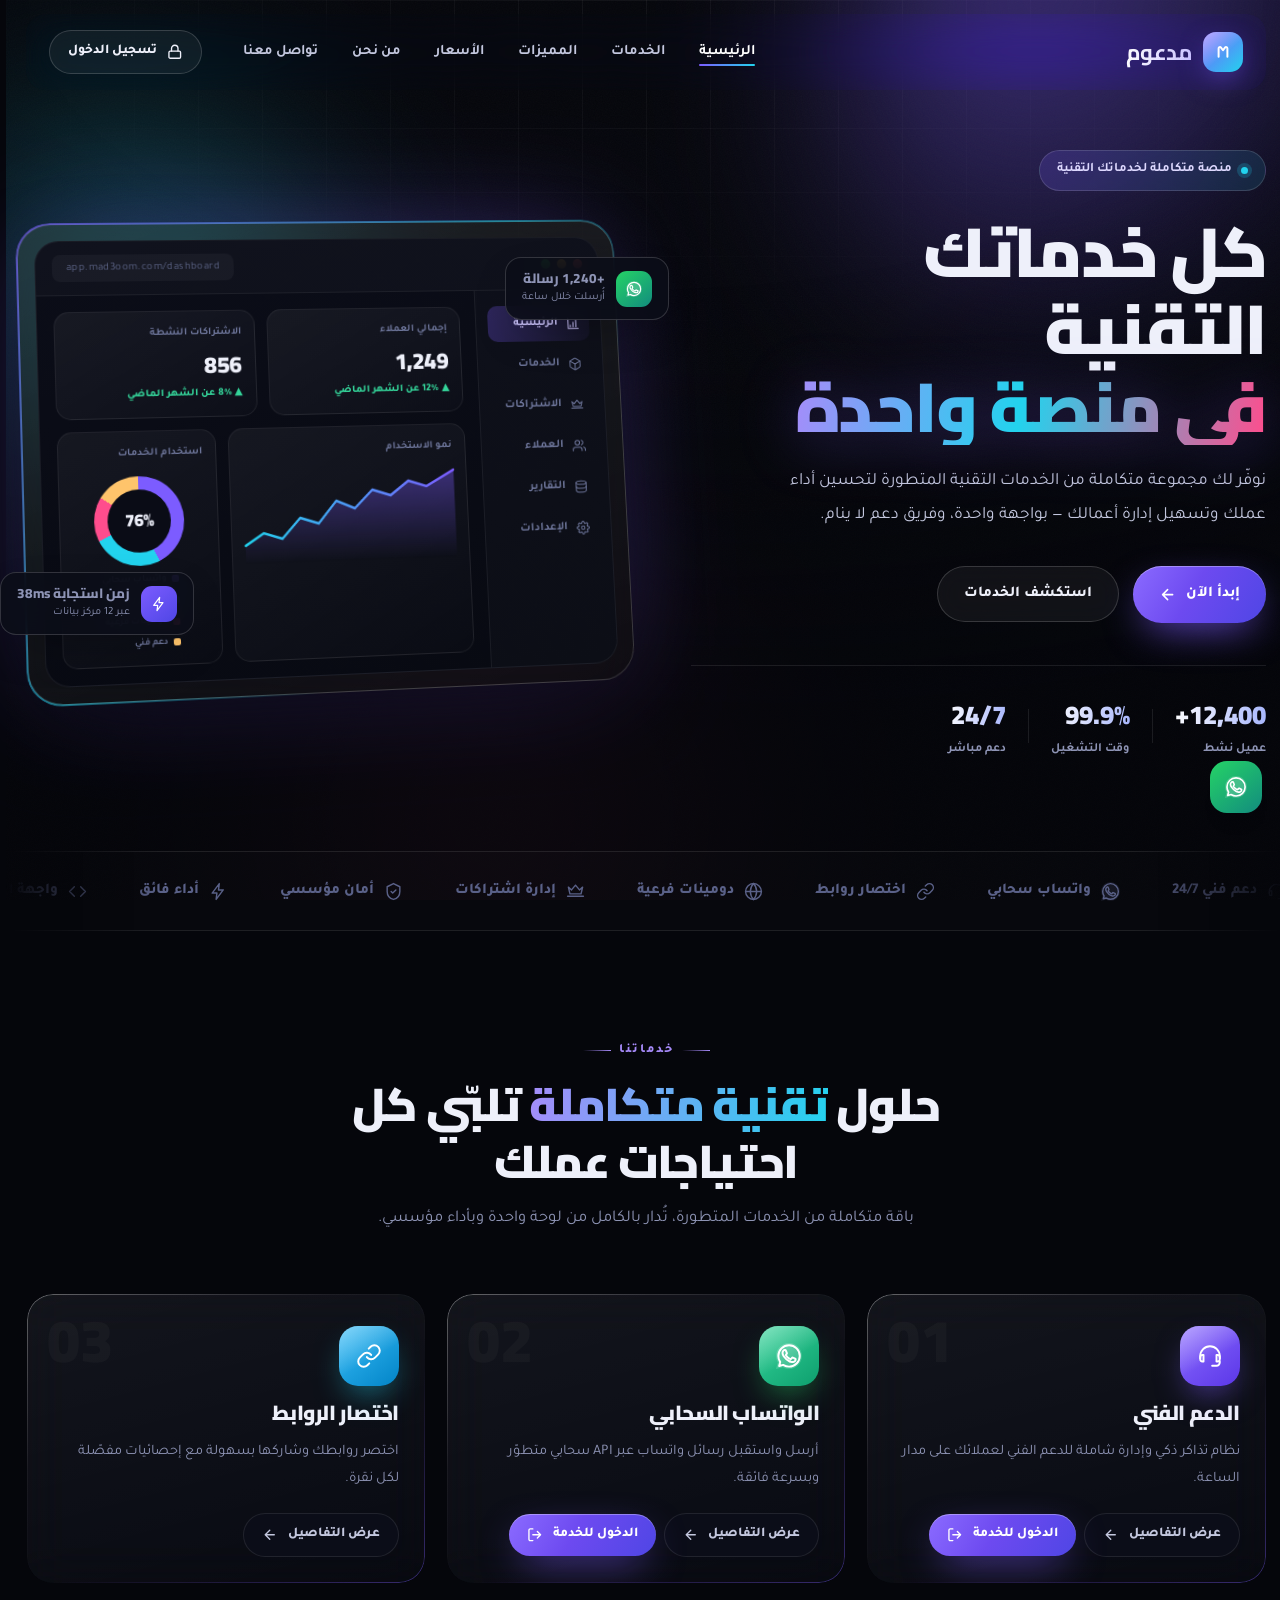
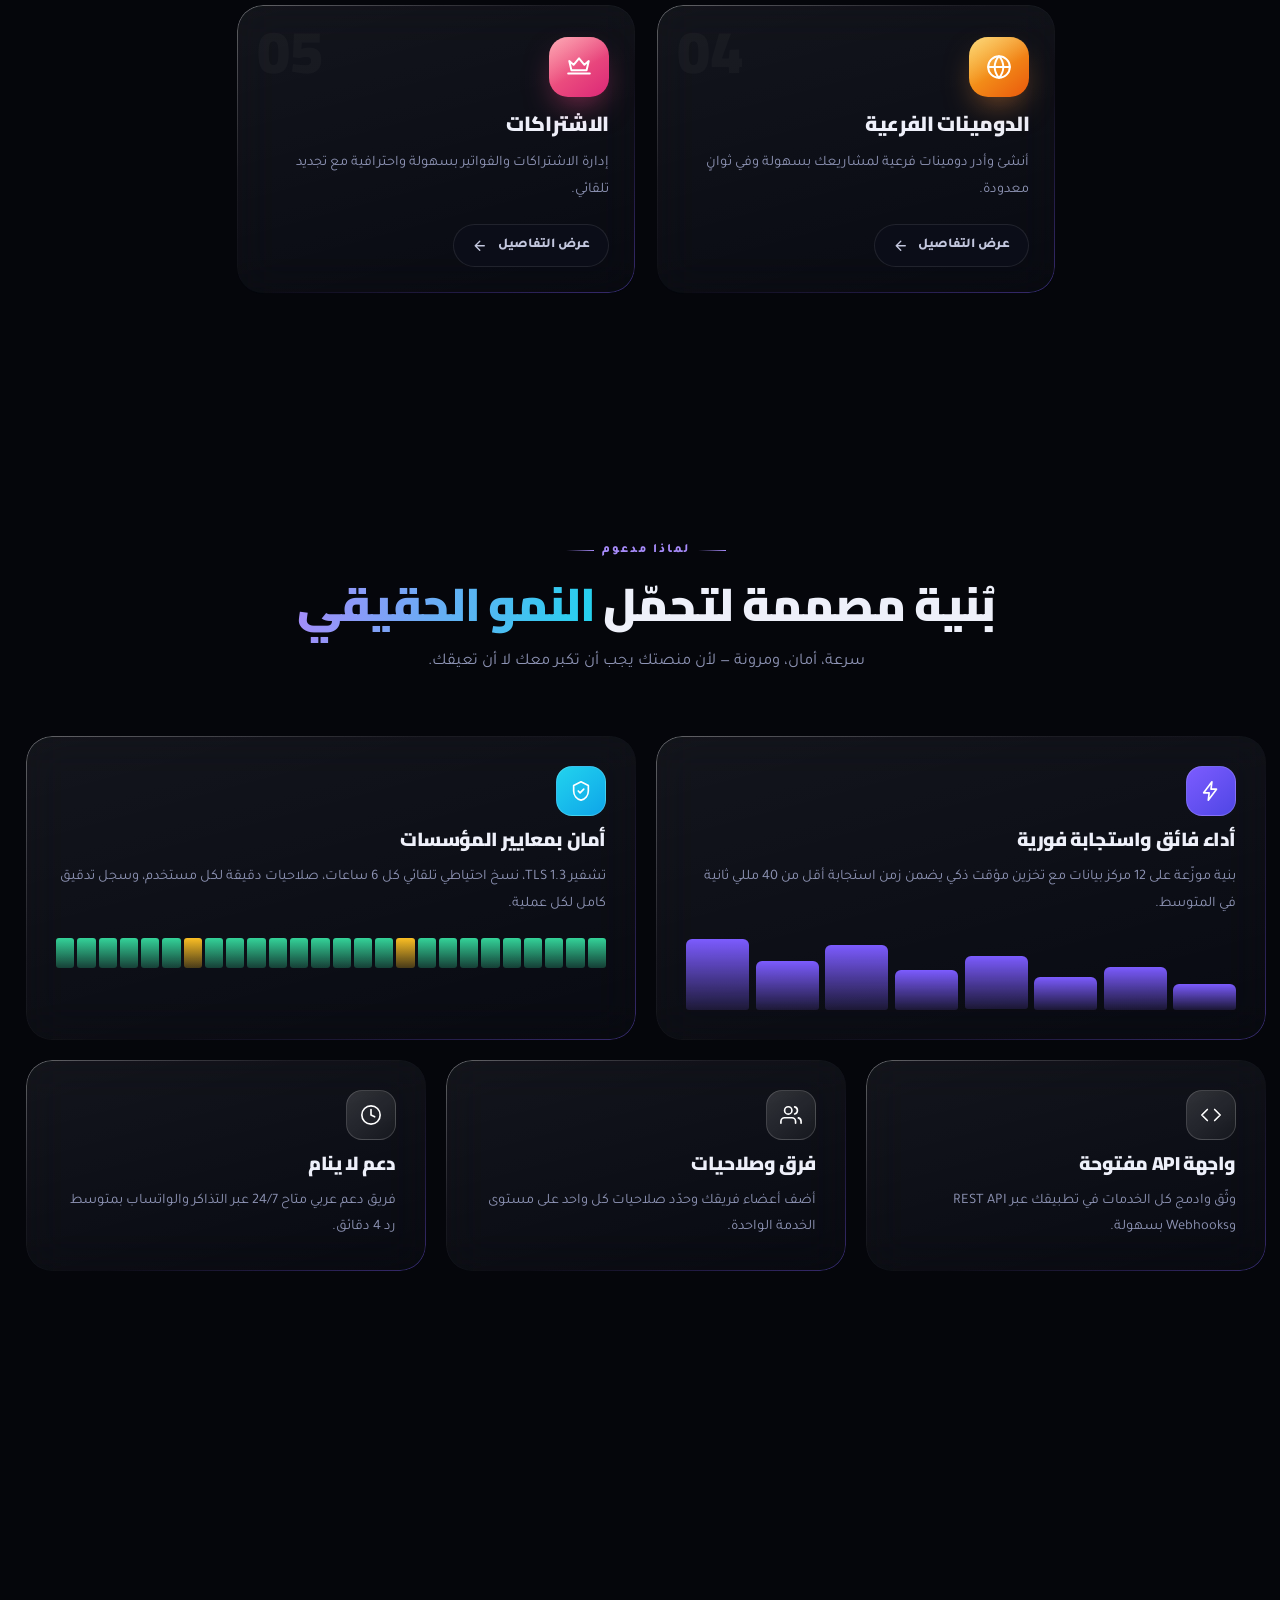
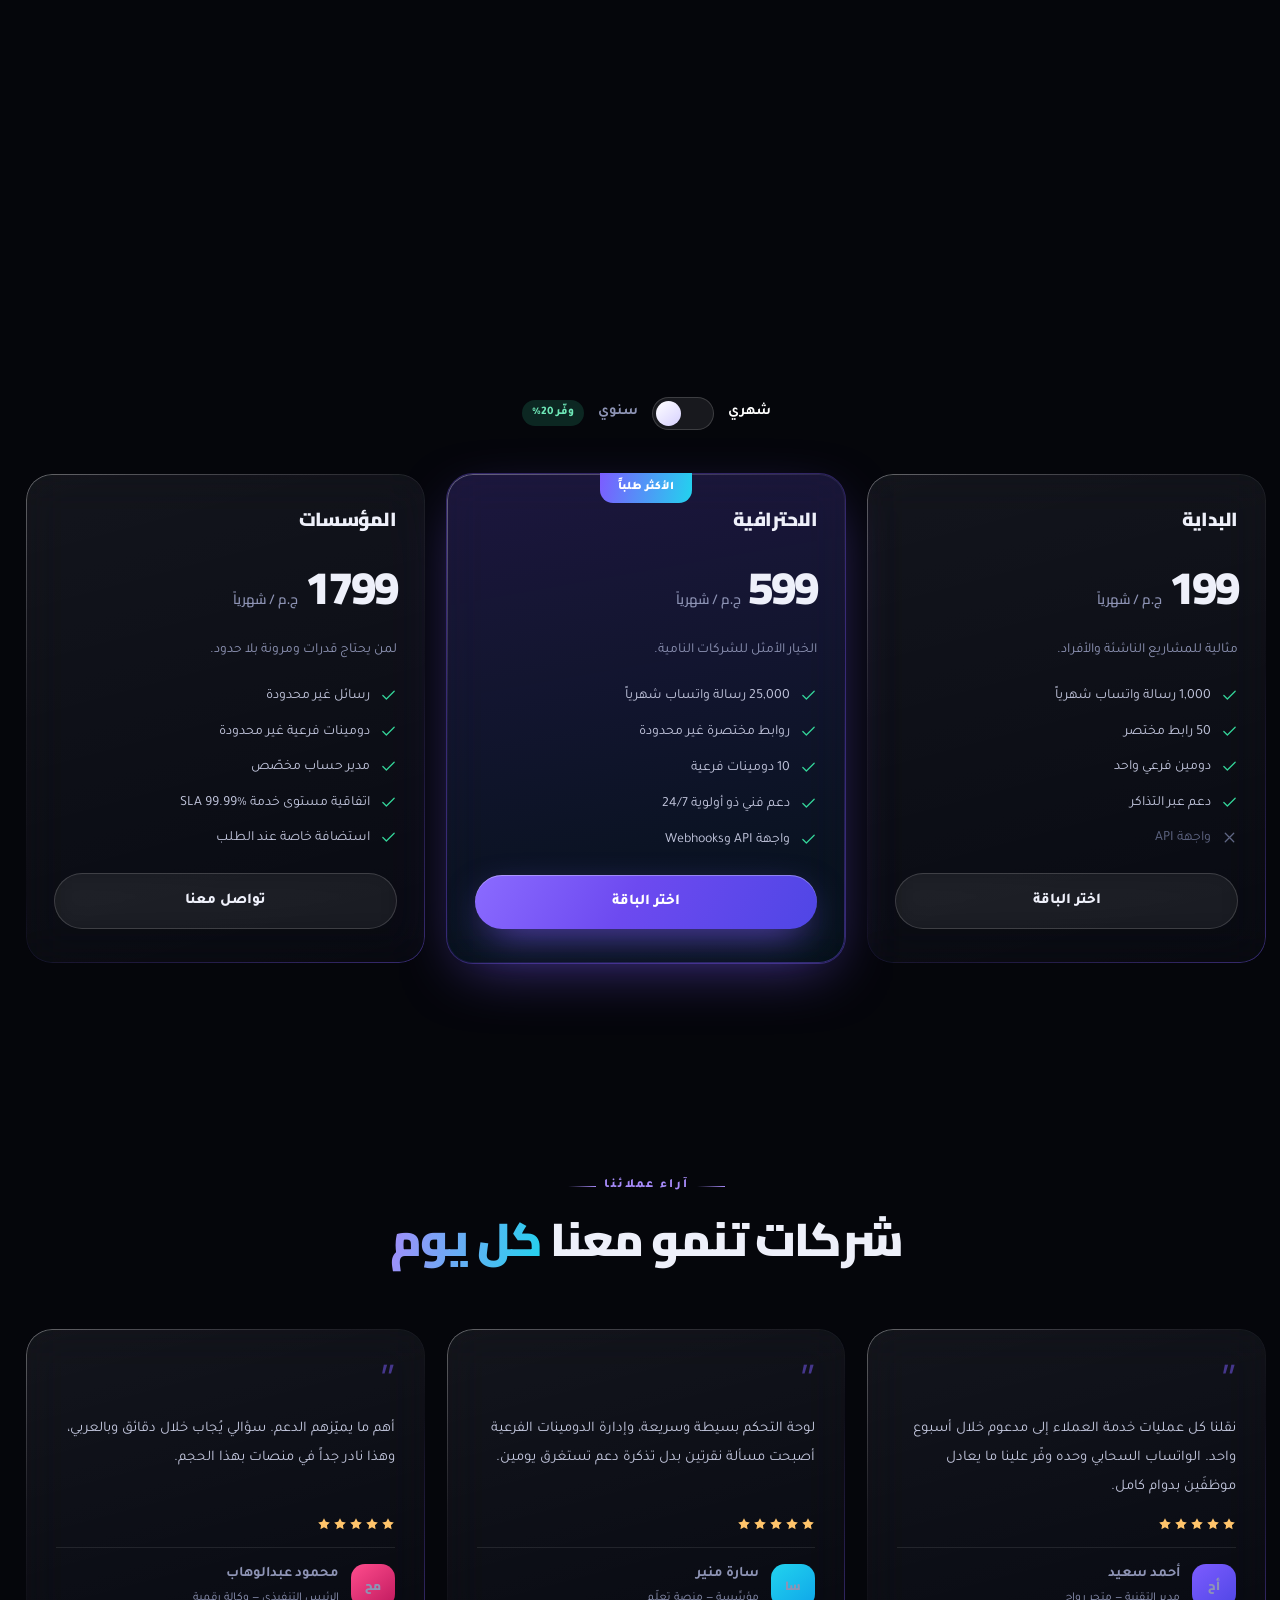
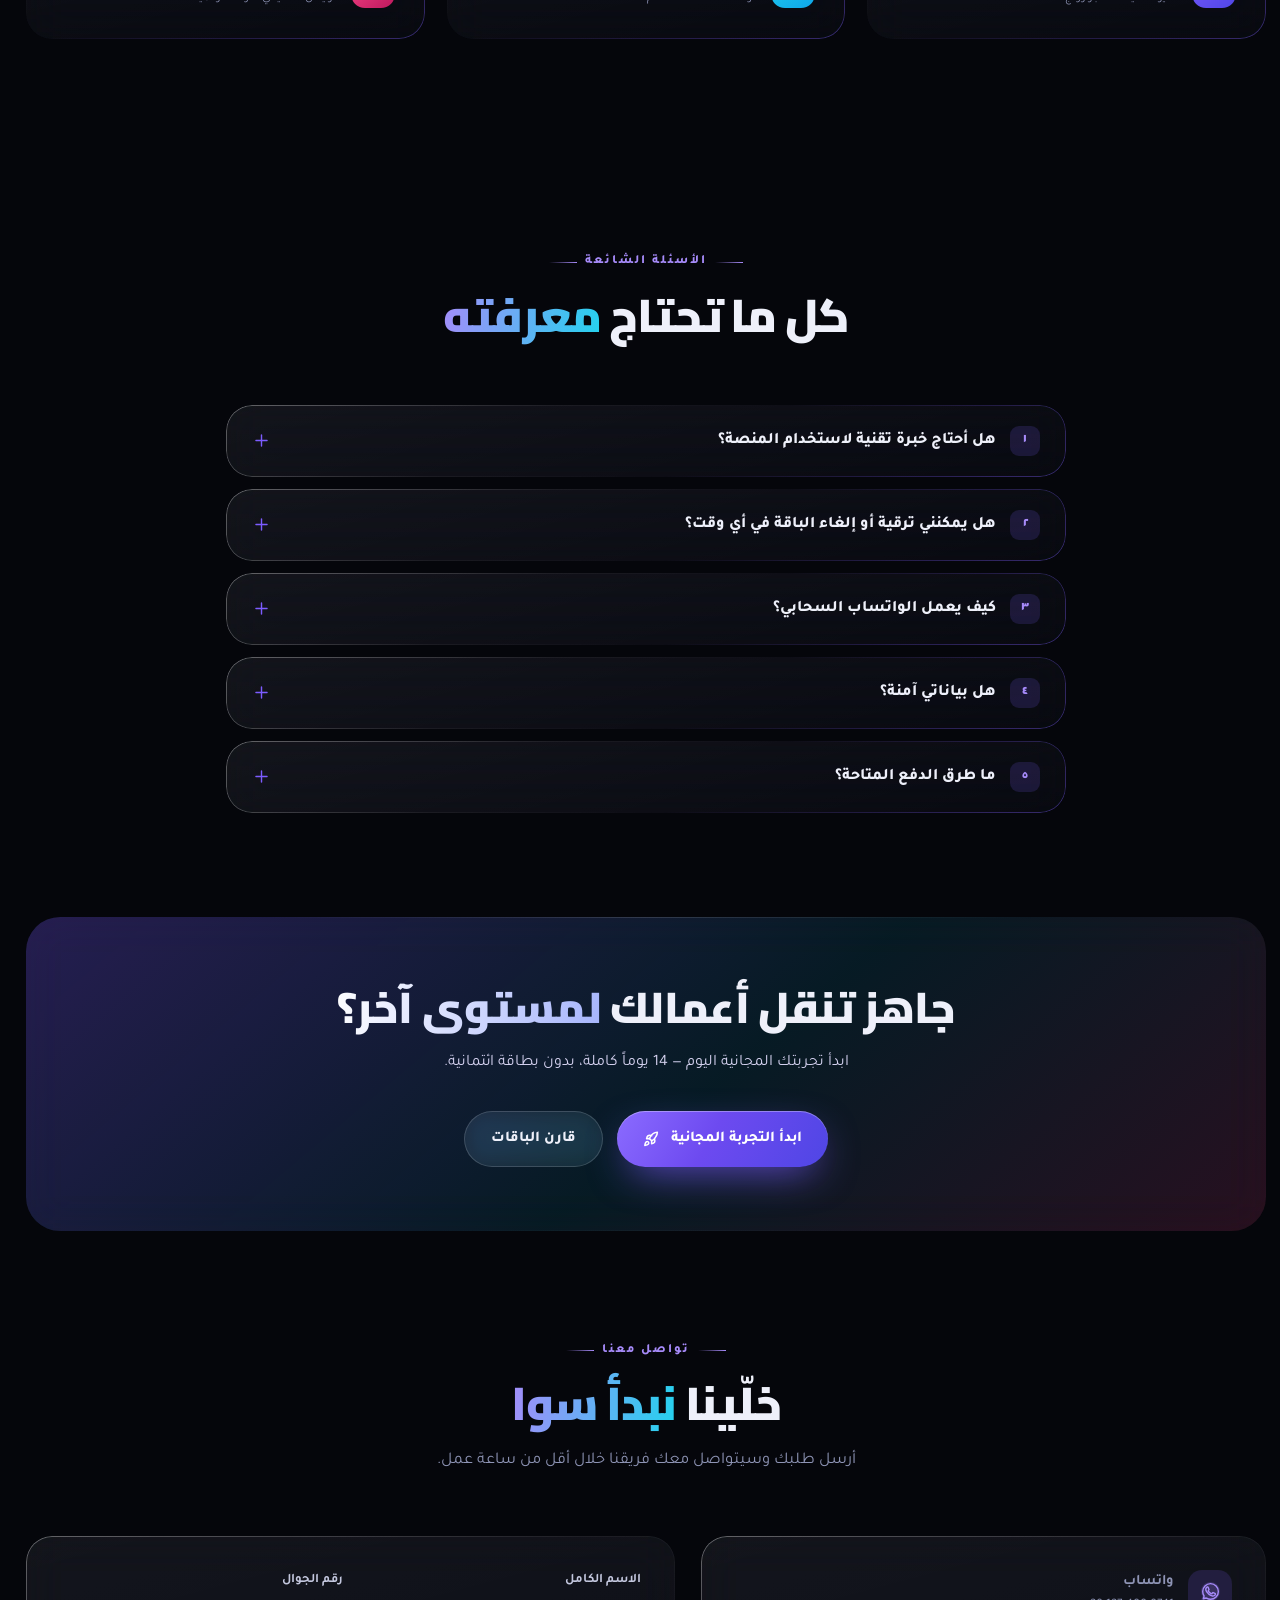
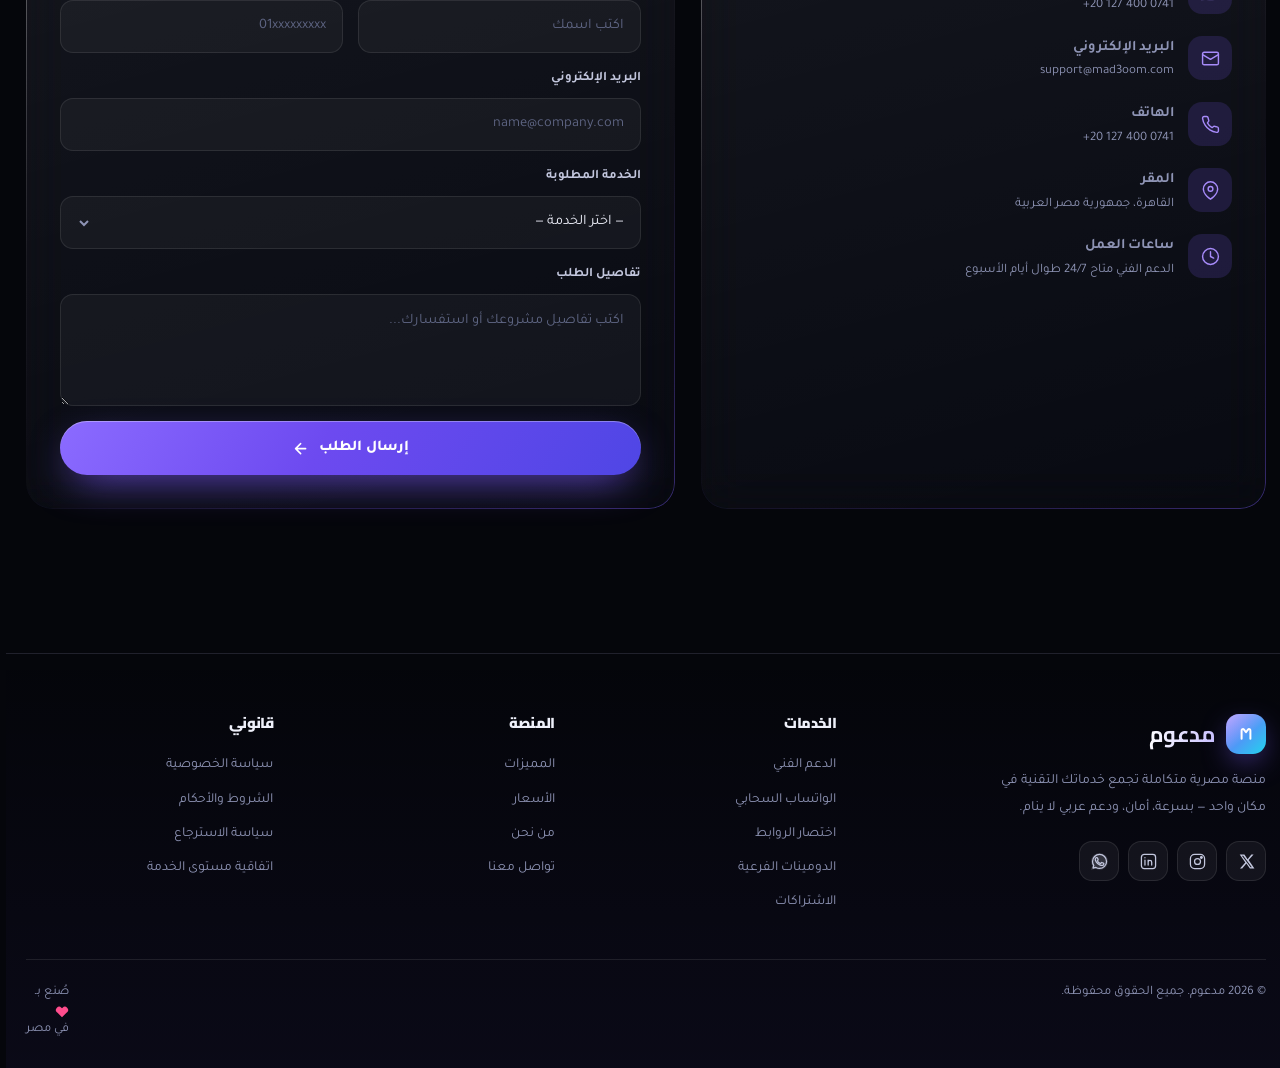
==== commit d9fbcd91: "fix: استبدال الملف المقطوع وتحديث بيانات المنصة كان الملف المرفوع مقطوعاً عند 114,689 بايت وينتهي في" ====
--- a/index.html
+++ b/index.html
@@ -8,7 +8,9 @@
 <meta name="description" content="مدعوم — منصة SaaS متكاملة تجمع الدعم الفني، الواتساب السحابي، اختصار الروابط، الدومينات الفرعية والاشتراكات في مكان واحد.">
 <link rel="preconnect" href="https://fonts.googleapis.com">
 <link rel="preconnect" href="https://fonts.gstatic.com" crossorigin>
-<link href="https://fonts.googleapis.com/css2?family=Tajawal:wght@300;400;500;700;800;900&family=Cairo:wght@400;600;700;900&display=swap" rel="stylesheet">
+<!-- الخط يُحمّل بشكل غير معطِّل: لو الشبكة بطيئة أو محجوبة تظهر الصفحة فوراً بخطوط النظام -->
+<link href="https://fonts.googleapis.com/css2?family=Tajawal:wght@300;400;500;700;800;900&family=Cairo:wght@400;600;700;900&display=swap"
+      rel="stylesheet" media="print" onload="this.media='all';this.onload=null">
 <link rel="icon" href="data:image/svg+xml,%3Csvg xmlns='http://www.w3.org/2000/svg' viewBox='0 0 100 100'%3E%3Cdefs%3E%3ClinearGradient id='g' x1='0' y1='0' x2='1' y2='1'%3E%3Cstop offset='0' stop-color='%237C5CFF'/%3E%3Cstop offset='1' stop-color='%2322D3EE'/%3E%3C/linearGradient%3E%3C/defs%3E%3Crect width='100' height='100' rx='26' fill='url(%23g)'/%3E%3Cpath d='M30 72V34c0-6 7-9 11-4l9 12 9-12c4-5 11-2 11 4v38' stroke='%23fff' stroke-width='9' fill='none' stroke-linecap='round' stroke-linejoin='round'/%3E%3C/svg%3E">
 
 <script>document.documentElement.className+=' js';</script>
@@ -188,8 +190,12 @@
    ============================================================ */
 #bar{position:fixed;top:0;inset-inline:0;height:3px;z-index:999;
   background:linear-gradient(90deg,var(--p1),var(--p2),var(--p3));transform-origin:right;transform:scaleX(0)}
-#pre{position:fixed;inset:0;z-index:2000;background:var(--bg);display:grid;place-items:center;transition:opacity .7s var(--ease),visibility .7s}
-#pre.off{opacity:0;visibility:hidden}
+/* شبكة أمان: الـ preloader يختفي بالـ CSS وحده بعد 3.5 ثانية،
+   حتى لو الـ JS لم يعمل إطلاقاً (ملف ناقص، خطأ برمجي، أو JS معطّل) */
+#pre{position:fixed;inset:0;z-index:2000;background:var(--bg);display:grid;place-items:center;
+  transition:opacity .7s var(--ease),visibility .7s;animation:preKill .6s 3.5s forwards}
+#pre.off{opacity:0;visibility:hidden;animation:none}
+@keyframes preKill{to{opacity:0;visibility:hidden}}
 .pre-mark{width:74px;height:74px;border-radius:22px;background:linear-gradient(135deg,var(--p1),var(--p2));display:grid;place-items:center;
   color:#fff;font-size:30px;font-weight:900;font-family:var(--display);box-shadow:0 0 70px rgba(124,92,255,.7);animation:bounce 1.4s var(--ease) infinite}
 @keyframes bounce{0%,100%{transform:translateY(0) rotate(0)}50%{transform:translateY(-16px) rotate(-8deg)}}
@@ -443,7 +449,10 @@
 /* contact */
 .ct-grid{display:grid;grid-template-columns:1fr 1.15fr;gap:26px}
 .ct-info{padding:34px;display:grid;gap:18px;align-content:start}
-.ct-item{display:flex;gap:14px;align-items:flex-start}
+.ct-item{display:flex;gap:14px;align-items:flex-start;border-radius:14px;transition:transform .3s var(--ease)}
+a.ct-item:hover{transform:translateX(-5px)}
+a.ct-item:hover .ci{background:linear-gradient(140deg,var(--p1),var(--p2));color:#fff}
+.ct-item .ci{transition:background .3s,color .3s}
 .ct-item .ci{width:44px;height:44px;border-radius:14px;background:rgba(124,92,255,.16);color:#A78BFA;display:grid;place-items:center;font-size:19px;flex:none}
 .ct-item b{display:block;font-size:14.5px}
 .ct-item span{font-size:13px;color:var(--muted)}
@@ -836,6 +845,17 @@
       <p>باقة متكاملة من الخدمات المتطورة، تُدار بالكامل من لوحة واحدة وبأداء مؤسسي.</p>
     </div>
     <div class="svc-grid" id="svcGrid"></div>
+    <noscript>
+      <div class="svc-grid">
+        <article class="svc glass"><h3>الدعم الفني</h3><p>نظام تذاكر ذكي وإدارة شاملة للدعم الفني لعملائك على مدار الساعة.</p>
+          <div class="svc-foot"><a class="btn btn-primary btn-sm" href="https://mad3oom.com">الدخول للخدمة</a></div></article>
+        <article class="svc glass"><h3>الواتساب السحابي</h3><p>أرسل واستقبل رسائل واتساب عبر API سحابي متطوّر وبسرعة فائقة.</p>
+          <div class="svc-foot"><a class="btn btn-primary btn-sm" href="https://wa.mad3oom.com">الدخول للخدمة</a></div></article>
+        <article class="svc glass"><h3>اختصار الروابط</h3><p>اختصر روابطك وشاركها بسهولة مع إحصائيات مفصّلة لكل نقرة.</p></article>
+        <article class="svc glass"><h3>الدومينات الفرعية</h3><p>أنشئ وأدر دومينات فرعية لمشاريعك بسهولة وفي ثوانٍ معدودة.</p></article>
+        <article class="svc glass"><h3>الاشتراكات</h3><p>إدارة الاشتراكات والفواتير بسهولة واحترافية مع تجديد تلقائي.</p></article>
+      </div>
+    </noscript>
     <div style="text-align:center;margin-top:34px" id="addInline"></div>
   </div>
 </section>
@@ -909,7 +929,7 @@
     <div class="price-grid">
       <div class="plan glass spot rv">
         <h3>البداية</h3>
-        <div class="amt"><b class="pr" data-m="99" data-y="79">99</b><span>ر.س / شهرياً</span></div>
+        <div class="amt"><b class="pr" data-m="199" data-y="159">199</b><span>ج.م / شهرياً</span></div>
         <p class="desc">مثالية للمشاريع الناشئة والأفراد.</p>
         <ul>
           <li><svg class="ic"><use href="#i-check"/></svg> 1,000 رسالة واتساب شهرياً</li>
@@ -923,7 +943,7 @@
       <div class="plan pop glass spot rv">
         <span class="tag">الأكثر طلباً</span>
         <h3>الاحترافية</h3>
-        <div class="amt"><b class="pr" data-m="299" data-y="239">299</b><span>ر.س / شهرياً</span></div>
+        <div class="amt"><b class="pr" data-m="599" data-y="479">599</b><span>ج.م / شهرياً</span></div>
         <p class="desc">الخيار الأمثل للشركات النامية.</p>
         <ul>
           <li><svg class="ic"><use href="#i-check"/></svg> 25,000 رسالة واتساب شهرياً</li>
@@ -936,7 +956,7 @@
       </div>
       <div class="plan glass spot rv">
         <h3>المؤسسات</h3>
-        <div class="amt"><b class="pr" data-m="899" data-y="719">899</b><span>ر.س / شهرياً</span></div>
+        <div class="amt"><b class="pr" data-m="1799" data-y="1439">1799</b><span>ج.م / شهرياً</span></div>
         <p class="desc">لمن يحتاج قدرات ومرونة بلا حدود.</p>
         <ul>
           <li><svg class="ic"><use href="#i-check"/></svg> رسائل غير محدودة</li>
@@ -965,7 +985,7 @@
         <div class="stars"><svg class="ic ic-f"><use href="#i-star"/></svg><svg class="ic ic-f"><use href="#i-star"/></svg><svg class="ic ic-f"><use href="#i-star"/></svg><svg class="ic ic-f"><use href="#i-star"/></svg><svg class="ic ic-f"><use href="#i-star"/></svg></div>
         <div class="who">
           <span class="av" style="background:linear-gradient(140deg,#7C5CFF,#4F46E5)">أح</span>
-          <span><b>أحمد الشمري</b><span>مدير التقنية — متجر رواج</span></span>
+          <span><b>أحمد سعيد</b><span>مدير التقنية — متجر رواج</span></span>
         </div>
       </div>
       <div class="tst glass spot rv">
@@ -974,7 +994,7 @@
         <div class="stars"><svg class="ic ic-f"><use href="#i-star"/></svg><svg class="ic ic-f"><use href="#i-star"/></svg><svg class="ic ic-f"><use href="#i-star"/></svg><svg class="ic ic-f"><use href="#i-star"/></svg><svg class="ic ic-f"><use href="#i-star"/></svg></div>
         <div class="who">
           <span class="av" style="background:linear-gradient(140deg,#22D3EE,#0EA5E9)">سا</span>
-          <span><b>سارة العتيبي</b><span>مؤسِّسة — منصة تعلّم</span></span>
+          <span><b>سارة منير</b><span>مؤسِّسة — منصة تعلّم</span></span>
         </div>
       </div>
       <div class="tst glass spot rv">
@@ -1002,7 +1022,7 @@
       <details class="qa glass rv"><summary><span class="qn">٢</span> هل يمكنني ترقية أو إلغاء الباقة في أي وقت؟<svg class="ic"><use href="#i-plus"/></svg></summary><div class="ans">نعم. الترقية فورية ويُحتسب الفرق بالتناسب، والإلغاء متاح بنقرة واحدة دون رسوم أو التزام طويل الأجل.</div></details>
       <details class="qa glass rv"><summary><span class="qn">٣</span> كيف يعمل الواتساب السحابي؟<svg class="ic"><use href="#i-plus"/></svg></summary><div class="ans">نوفّر لك واجهة API متوافقة مع WhatsApp Cloud تتيح إرسال واستقبال الرسائل، الردود التلقائية، والقوالب المعتمدة — مع لوحة متابعة لحظية للحالة والتسليم.</div></details>
       <details class="qa glass rv"><summary><span class="qn">٤</span> هل بياناتي آمنة؟<svg class="ic"><use href="#i-plus"/></svg></summary><div class="ans">بياناتك مشفّرة أثناء النقل والتخزين، مع نسخ احتياطي تلقائي كل 6 ساعات وسجل تدقيق كامل. لا نشارك بياناتك مع أي طرف ثالث.</div></details>
-      <details class="qa glass rv"><summary><span class="qn">٥</span> ما طرق الدفع المتاحة؟<svg class="ic"><use href="#i-plus"/></svg></summary><div class="ans">نقبل مدى، فيزا، ماستركارد، Apple Pay، والتحويل البنكي للباقات السنوية وباقات المؤسسات.</div></details>
+      <details class="qa glass rv"><summary><span class="qn">٥</span> ما طرق الدفع المتاحة؟<svg class="ic"><use href="#i-plus"/></svg></summary><div class="ans">نقبل فودافون كاش، إنستاباي، فيزا وماستركارد، بالإضافة إلى التحويل البنكي للباقات السنوية وباقات المؤسسات.</div></details>
     </div>
   </div>
 </section>
@@ -1031,16 +1051,16 @@
     </div>
     <div class="ct-grid">
       <div class="ct-info glass rv">
-        <div class="ct-item"><span class="ci"><svg class="ic"><use href="#i-whatsapp"/></svg></span><span><b>واتساب</b><span dir="ltr">+966 55 000 0000</span></span></div>
-        <div class="ct-item"><span class="ci"><svg class="ic"><use href="#i-mail"/></svg></span><span><b>البريد الإلكتروني</b><span dir="ltr">support@mad3oom.com</span></span></div>
-        <div class="ct-item"><span class="ci"><svg class="ic"><use href="#i-phone"/></svg></span><span><b>الهاتف</b><span dir="ltr">+966 11 000 0000</span></span></div>
-        <div class="ct-item"><span class="ci"><svg class="ic"><use href="#i-pin"/></svg></span><span><b>المقر</b><span>الرياض، المملكة العربية السعودية</span></span></div>
+        <a class="ct-item" href="https://wa.me/201274000741" target="_blank" rel="noopener"><span class="ci"><svg class="ic"><use href="#i-whatsapp"/></svg></span><span><b>واتساب</b><span dir="ltr">+20 127 400 0741</span></span></a>
+        <a class="ct-item" href="mailto:support@mad3oom.com"><span class="ci"><svg class="ic"><use href="#i-mail"/></svg></span><span><b>البريد الإلكتروني</b><span dir="ltr">support@mad3oom.com</span></span></a>
+        <a class="ct-item" href="tel:+201274000741"><span class="ci"><svg class="ic"><use href="#i-phone"/></svg></span><span><b>الهاتف</b><span dir="ltr">+20 127 400 0741</span></span></a>
+        <div class="ct-item"><span class="ci"><svg class="ic"><use href="#i-pin"/></svg></span><span><b>المقر</b><span>القاهرة، جمهورية مصر العربية</span></span></div>
         <div class="ct-item"><span class="ci"><svg class="ic"><use href="#i-clock"/></svg></span><span><b>ساعات العمل</b><span>الدعم الفني متاح 24/7 طوال أيام الأسبوع</span></span></div>
       </div>
       <form class="form glass rv" id="ctForm" novalidate>
         <div class="f2">
           <div class="fld"><label for="cn">الاسم الكامل</label><input class="inp" id="cn" placeholder="اكتب اسمك" required></div>
-          <div class="fld"><label for="cp">رقم الجوال</label><input class="inp" id="cp" placeholder="05xxxxxxxx" inputmode="tel" required></div>
+          <div class="fld"><label for="cp">رقم الجوال</label><input class="inp" id="cp" placeholder="01xxxxxxxxx" inputmode="tel" required></div>
         </div>
         <div class="fld"><label for="ce">البريد الإلكتروني</label><input class="inp" id="ce" type="email" placeholder="name@company.com" required></div>
         <div class="fld"><label for="cs">الخدمة المطلوبة</label>
@@ -1064,7 +1084,7 @@
           <span class="brand-mark"><svg viewBox="0 0 100 100"><path d="M30 72V34c0-6 7-9 11-4l9 12 9-12c4-5 11-2 11 4v38" stroke="currentColor" stroke-width="9" fill="none" stroke-linecap="round" stroke-linejoin="round"/></svg></span>
           <b data-bind="brand">مدعوم</b>
         </a>
-        <p>منصة سعودية متكاملة تجمع خدماتك التقنية في مكان واحد — بسرعة، أمان، ودعم عربي لا ينام.</p>
+        <p>منصة مصرية متكاملة تجمع خدماتك التقنية في مكان واحد — بسرعة، أمان، ودعم عربي لا ينام.</p>
         <div class="socials">
           <a href="#" aria-label="تويتر"><svg class="ic"><use href="#i-tw"/></svg></a>
           <a href="#" aria-label="إنستغرام"><svg class="ic"><use href="#i-ig"/></svg></a>
@@ -1082,14 +1102,14 @@
     </div>
     <div class="f-bot">
       <span>© <span id="yr">2026</span> <span data-bind="brand">مدعوم</span>. جميع الحقوق محفوظة.</span>
-      <span>صُنع بـ <svg class="ic"><use href="#i-heart"/></svg> في السعودية</span>
+      <span>صُنع بـ <svg class="ic"><use href="#i-heart"/></svg> في مصر</span>
     </div>
   </div>
 </footer>
 
 <!-- ===== FLOAT ACTIONS ===== -->
 <div class="fab">
-  <a href="https://wa.me/966550000000" target="_blank" rel="noopener" aria-label="واتساب"><svg class="ic"><use href="#i-whatsapp"/></svg></a>
+  <a href="https://wa.me/201274000741" target="_blank" rel="noopener" aria-label="واتساب"><svg class="ic"><use href="#i-whatsapp"/></svg></a>
   <button id="top" aria-label="للأعلى"><svg class="ic"><use href="#i-up"/></svg></button>
 </div>
 
@@ -1122,8 +1142,9 @@
     <p id="dtlD" style="color:var(--txt-2);font-size:15px;line-height:1.95"></p>
     <ul id="dtlFeat"></ul>
     <div style="display:flex;gap:10px;margin-top:24px;flex-wrap:wrap">
-      <a href="#contact" class="btn btn-primary" data-close style="flex:1">اطلب الخدمة <svg class="ic"><use href="#i-arrow"/></svg></a>
-      <a href="#pricing" class="btn btn-ghost" data-close>عرض الأسعار</a>
+      <a id="dtlGo" class="btn btn-primary" target="_blank" rel="noopener" style="flex:1;display:none">الدخول للخدمة <svg class="ic"><use href="#i-out"/></svg></a>
+      <a href="#contact" class="btn btn-ghost" data-close style="flex:1">اطلب الخدمة <svg class="ic"><use href="#i-arrow"/></svg></a>
+      <a href="#pricing" class="btn btn-dark" data-close>الأسعار</a>
     </div>
   </div>
 </div>
@@ -1145,6 +1166,9 @@
         </div>
       </div>
       <div class="fld"><label for="edDesc">الوصف المختصر *</label><input class="inp" id="edDesc" placeholder="سطر واحد يظهر داخل البطاقة"></div>
+      <div class="fld"><label for="edLink">رابط الخدمة (اختياري)</label>
+        <input class="inp" id="edLink" dir="ltr" placeholder="https://wa.mad3oom.com">
+        <span style="font-size:11.5px;color:var(--muted)">لو تركته فارغاً لن يظهر زر «الدخول للخدمة» في البطاقة.</span></div>
       <div class="fld"><label for="edLong">الوصف التفصيلي</label><textarea class="inp" id="edLong" placeholder="يظهر عند الضغط على «عرض التفاصيل»"></textarea></div>
       <div class="fld"><label for="edFeat">المميزات (كل ميزة بسطر)</label><textarea class="inp" id="edFeat" placeholder="ميزة أولى&#10;ميزة ثانية&#10;ميزة ثالثة"></textarea></div>
       <div class="fld"><label>الأيقونة</label><div class="pick" id="edIcons"></div></div>
@@ -1294,11 +1318,11 @@
   {id:'s1',title:'الدعم الفني',desc:'نظام تذاكر ذكي وإدارة شاملة للدعم الفني لعملائك على مدار الساعة.',
    long:'منصة تذاكر متكاملة تستقبل طلبات عملائك من كل القنوات في صندوق واحد، مع توزيع تلقائي على الفريق، تصنيف ذكي حسب الأولوية، وقاعدة معرفة تقلّل التذاكر المتكررة حتى 40%.',
    features:['صندوق موحّد لكل قنوات التواصل','توزيع تلقائي وذكي للتذاكر','قاعدة معرفة ومقالات مساعدة','تقارير أداء الفريق وزمن الرد','اتفاقيات مستوى خدمة SLA قابلة للتخصيص'],
-   icon:'i-headset',color:'violet',status:'active'},
+   icon:'i-headset',color:'violet',status:'active',link:'https://mad3oom.com'},
   {id:'s2',title:'الواتساب السحابي',desc:'أرسل واستقبل رسائل واتساب عبر API سحابي متطوّر وبسرعة فائقة.',
    long:'واجهة برمجية متوافقة مع WhatsApp Cloud API تتيح لك إرسال آلاف الرسائل، بناء ردود تلقائية، واستخدام القوالب المعتمدة — مع لوحة متابعة لحظية لحالة التسليم والقراءة.',
    features:['إرسال جماعي بقوالب معتمدة','ردود تلقائية وبوت محادثة','تقارير تسليم وقراءة لحظية','ربط سهل عبر REST API وWebhooks','أرقام متعددة وفرق عمل منفصلة'],
-   icon:'i-whatsapp',color:'green',status:'active'},
+   icon:'i-whatsapp',color:'green',status:'active',link:'https://wa.mad3oom.com'},
   {id:'s3',title:'اختصار الروابط',desc:'اختصر روابطك وشاركها بسهولة مع إحصائيات مفصّلة لكل نقرة.',
    long:'خدمة اختصار روابط احترافية بدومينك الخاص، مع تتبّع دقيق لكل نقرة: الدولة، الجهاز، المصدر والوقت — بالإضافة إلى روابط مؤقتة ومحمية بكلمة مرور.',
    features:['دومين مخصّص لروابطك','إحصائيات مفصّلة لكل نقرة','روابط محمية بكلمة مرور','تاريخ انتهاء تلقائي للروابط','رموز QR جاهزة للطباعة'],
@@ -1393,7 +1417,11 @@
       '<span class="svc-ic" style="background:'+c.g+'">'+ico(s.icon)+'</span>'+
       '<h3>'+esc(s.title)+'</h3>'+
       '<p>'+esc(s.desc)+'</p>'+
-      '<div class="svc-foot"><button class="btn btn-dark btn-sm js-dtl">عرض التفاصيل '+ico('i-arrow')+'</button></div>'+
+      '<div class="svc-foot">'+
+        '<button class="btn btn-dark btn-sm js-dtl">عرض التفاصيل '+ico('i-arrow')+'</button>'+
+        (s.link ? '<a class="btn btn-primary btn-sm" href="'+esc(s.link)+'" target="_blank" rel="noopener">'+
+                  'الدخول للخدمة '+ico('i-out')+'</a>' : '')+
+      '</div>'+
     '</article>';
   }).join('');
 
@@ -1409,7 +1437,10 @@
 
   // footer + contact select
   $('#fSvc').innerHTML=list.map(function(s){
-    return '<a href="#services">'+esc(s.title)+'</a>';}).join('') || '<a href="#services">الخدمات</a>';
+    return s.link
+      ? '<a href="'+esc(s.link)+'" target="_blank" rel="noopener">'+esc(s.title)+'</a>'
+      : '<a href="#services">'+esc(s.title)+'</a>';
+  }).join('') || '<a href="#services">الخدمات</a>';
   $('#cs').innerHTML='<option value="">— اختر الخدمة —</option>'+
     list.map(function(s){return '<option>'+esc(s.title)+'</option>';}).join('')+
     '<option>استشارة عامة</option>';
@@ -1435,6 +1466,9 @@
   $('#dtlD').textContent=s.long||s.desc;
   $('#dtlFeat').innerHTML=(s.features||[]).map(function(f){
     return '<li>'+ico('i-check')+'<span>'+esc(f)+'</span></li>';}).join('');
+  var go=$('#dtlGo');
+  if(s.link){ go.style.display='inline-flex'; go.href=s.link; }
+  else { go.style.display='none'; go.removeAttribute('href'); }
   openOv('#dtlOv');
 }
 
@@ -1615,6 +1649,7 @@
   $('#edT').textContent=s?'تعديل: '+s.title:'إضافة خدمة جديدة';
   $('#edName').value=s?s.title:'';
   $('#edDesc').value=s?s.desc:'';
+  $('#edLink').value=s?(s.link||''):'';
   $('#edLong').value=s?(s.long||''):'';
   $('#edFeat').value=s?((s.features||[]).join('\n')):'';
   $('#edStatus').value=s?s.status:'active';
@@ -1630,8 +1665,10 @@
     var er=$('#edErr'); er.textContent='الرجاء تعبئة اسم الخدمة والوصف المختصر.';
     er.classList.remove('on'); void er.offsetWidth; er.classList.add('on'); return;
   }
+  var link=$('#edLink').value.trim();
+  if(link && !/^https?:\/\//i.test(link)) link='https://'+link;
   var data={
-    title:title, desc:desc,
+    title:title, desc:desc, link:link,
     long:$('#edLong').value.trim(),
     features:$('#edFeat').value.split('\n').map(function(x){return x.trim();}).filter(Boolean),
     icon:pickIcon, color:pickColor, status:$('#edStatus').value
@@ -1686,6 +1723,7 @@
       if(!Array.isArray(arr)) throw 0;
       services=arr.map(function(s){
         return {id:s.id||uid(),title:String(s.title||'بدون اسم'),desc:String(s.desc||''),long:String(s.long||''),
+                link:/^https?:\/\//i.test(s.link||'')?s.link:'',
                 features:Array.isArray(s.features)?s.features:[],icon:ICONS.indexOf(s.icon)>-1?s.icon:'i-box',
                 color:COLORS[s.color]?s.color:'violet',status:s.status==='draft'?'draft':'active'};
       });
@@ -1824,4 +1862,97 @@
 /* marquee */
 var MQ=[['i-headset','دعم فني 24/7'],['i-whatsapp','واتساب سحابي'],['i-link','اختصار روابط'],['i-globe','دومينات فرعية'],
         ['i-crown','إدارة اشتراكات'],['i-shield','أمان مؤسسي'],['i-bolt','أداء فائق'],['i-code','واجهة API'],
-        ['i-cloud','بنية سحابية'],['i-
+        ['i-cloud','بنية سحابية'],['i-db','نسخ احتياطي']];
+$('#marq').innerHTML=(MQ.concat(MQ)).map(function(m){
+  return '<span>'+ico(m[0])+m[1]+'</span>';}).join('');
+
+/* mini charts */
+$('#bars').innerHTML=[35,58,44,72,54,88,66,96].map(function(h,i){
+  return '<i style="height:'+h+'%;animation-delay:'+(i*80)+'ms"></i>';}).join('');
+var up=''; for(var i=0;i<26;i++) up+='<i class="'+(i===9||i===19?'bad':'')+'"></i>';
+$('#uptime').innerHTML=up;
+
+/* live mock numbers */
+(function(){
+  var a=1248,b=856;
+  setInterval(function(){
+    if(document.hidden) return;
+    a+=Math.floor(Math.random()*4); b+=Math.random()<.45?1:0;
+    var e1=$('#mv1'), e2=$('#mv2');
+    if(e1) e1.textContent=a.toLocaleString('en-US');
+    if(e2) e2.textContent=b.toLocaleString('en-US');
+  },3200);
+})();
+
+/* pricing toggle */
+var yearly=false;
+function setBilling(y){
+  yearly=y;
+  $('#sw').classList.toggle('on',y);
+  $('#lblY').classList.toggle('on',y);
+  $('#lblM').classList.toggle('on',!y);
+  $$('.pr').forEach(function(el){
+    var to=parseInt(y?el.dataset.y:el.dataset.m,10), from=parseInt(el.textContent,10)||to, t0=performance.now();
+    (function step(t){
+      var p=Math.min((t-t0)/450,1), e=1-Math.pow(1-p,3);
+      el.textContent=Math.round(from+(to-from)*e);
+      if(p<1) requestAnimationFrame(step);
+    })(t0);
+  });
+}
+$('#sw').addEventListener('click',function(){setBilling(!yearly);});
+$('#lblM').addEventListener('click',function(){setBilling(false);});
+$('#lblY').addEventListener('click',function(){setBilling(true);});
+$$('[data-plan]').forEach(function(b){
+  b.addEventListener('click',function(){
+    toast('تم اختيار باقة «'+b.dataset.plan+'» — أكمل بياناتك للمتابعة','info');
+    document.getElementById('contact').scrollIntoView({behavior:'smooth'});
+    setTimeout(function(){$('#cn').focus();},700);
+  });
+});
+
+/* contact form */
+$('#ctForm').addEventListener('submit',function(e){
+  e.preventDefault();
+  var n=$('#cn').value.trim(), p=$('#cp').value.trim(), m=$('#ce').value.trim();
+  if(!n||!p||!m) return toast('الرجاء تعبئة الحقول المطلوبة','err');
+  if(!/^[^\s@]+@[^\s@]+\.[^\s@]+$/.test(m)) return toast('البريد الإلكتروني غير صحيح','err');
+  toast('تم استلام طلبك يا '+n.split(' ')[0]+' — سنتواصل معك قريباً');
+  this.reset();
+});
+
+/* faq: one open at a time */
+$$('.qa').forEach(function(d){
+  d.addEventListener('toggle',function(){
+    if(d.open) $$('.qa').forEach(function(o){ if(o!==d) o.open=false; });
+  });
+});
+
+/* year */
+$('#yr').textContent=new Date().getFullYear();
+
+/* ============================================================
+   BOOT — كل خطوة معزولة، فشل أي جزء لا يوقف باقي الصفحة
+   ============================================================ */
+function hidePre(){ var p=$('#pre'); if(p) p.classList.add('off'); }
+window.addEventListener('load',function(){ setTimeout(hidePre,400); });
+setTimeout(hidePre,2600);
+
+function safe(name,fn){ try{ fn(); }catch(e){ if(window.console) console.error('[مدعوم] فشل في: '+name,e); } }
+
+safe('applyConfig',applyConfig);
+safe('renderCards',function(){
+  var on=false;
+  try{ on=sessionStorage.getItem(KEY_SESS)==='1'; }catch(e){}
+  if(on) setAdmin(true); else renderCards();
+});
+safe('observeReveal',observeReveal);
+safe('revealVisible',revealVisible);
+safe('counters',counters);
+safe('onScroll',onScroll);
+safe('setBilling',function(){ setBilling(false); });
+
+})();
+</script>
+</body>
+</html>
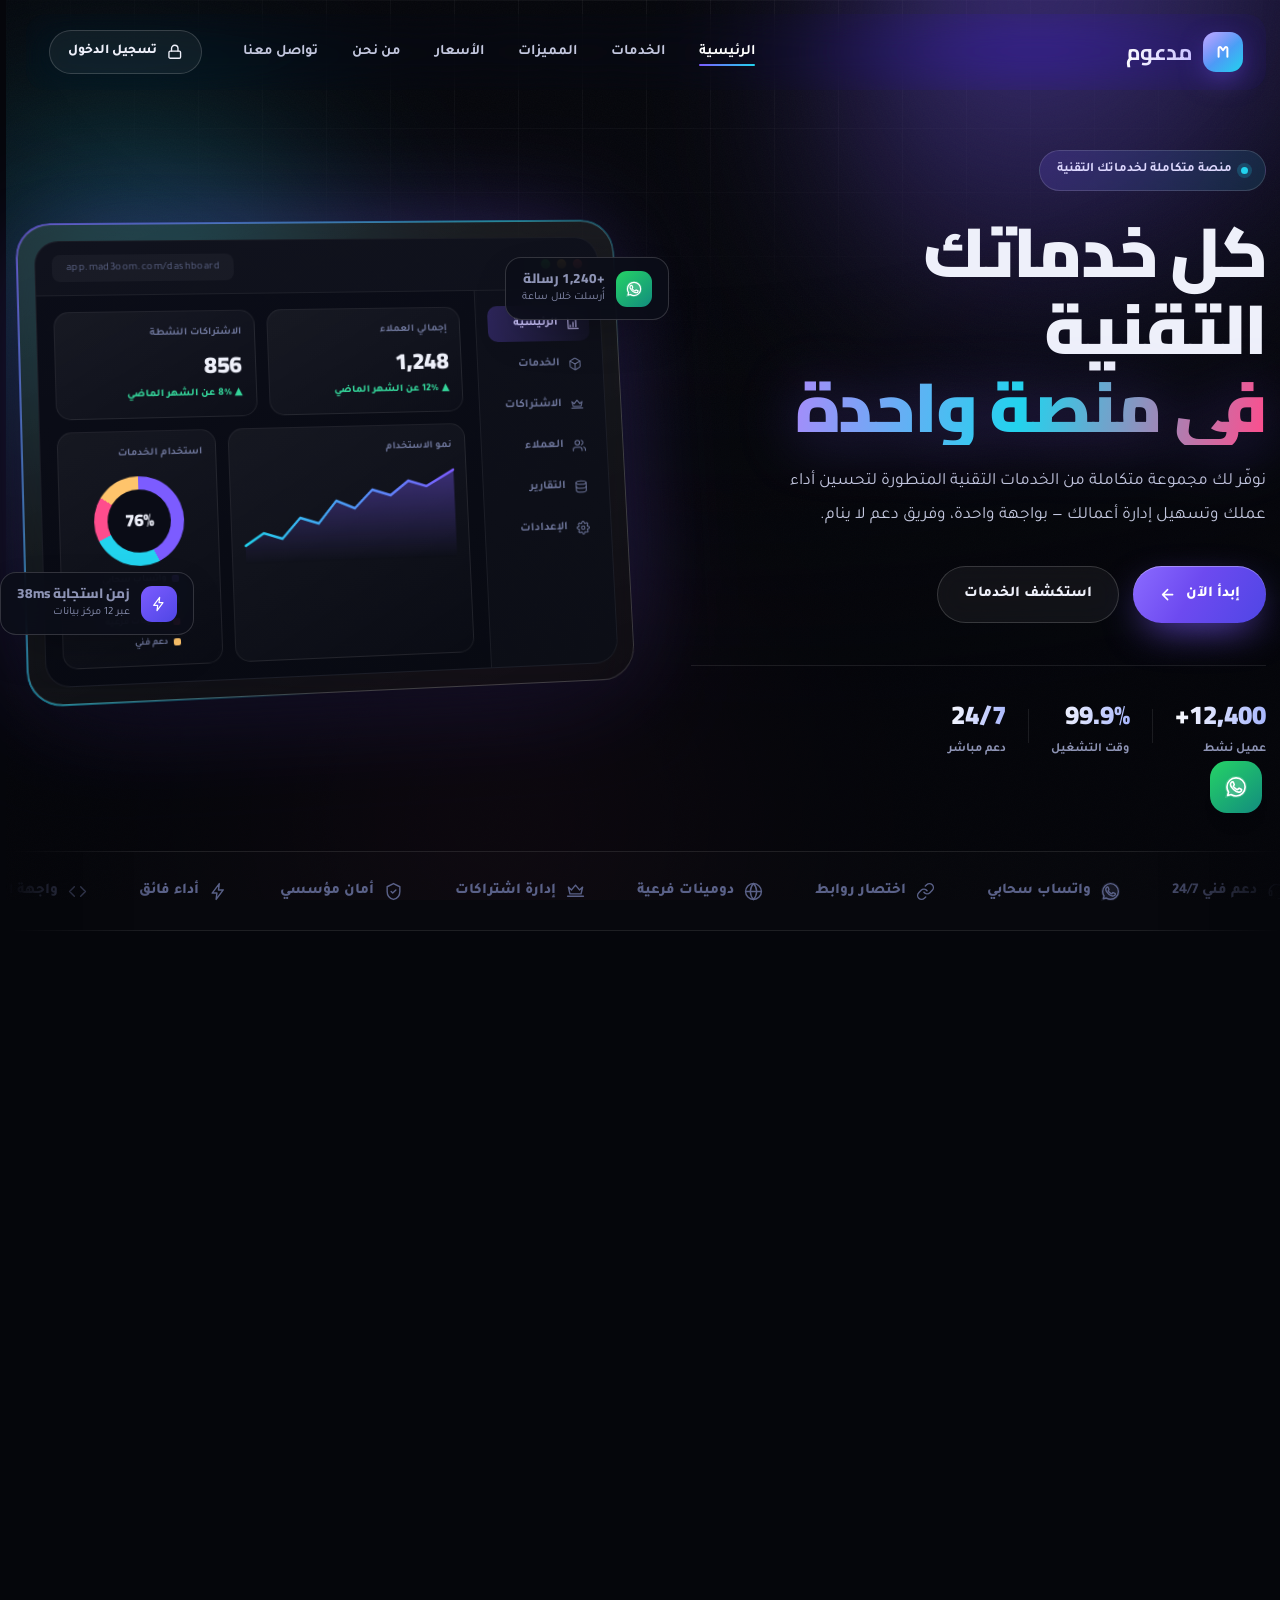
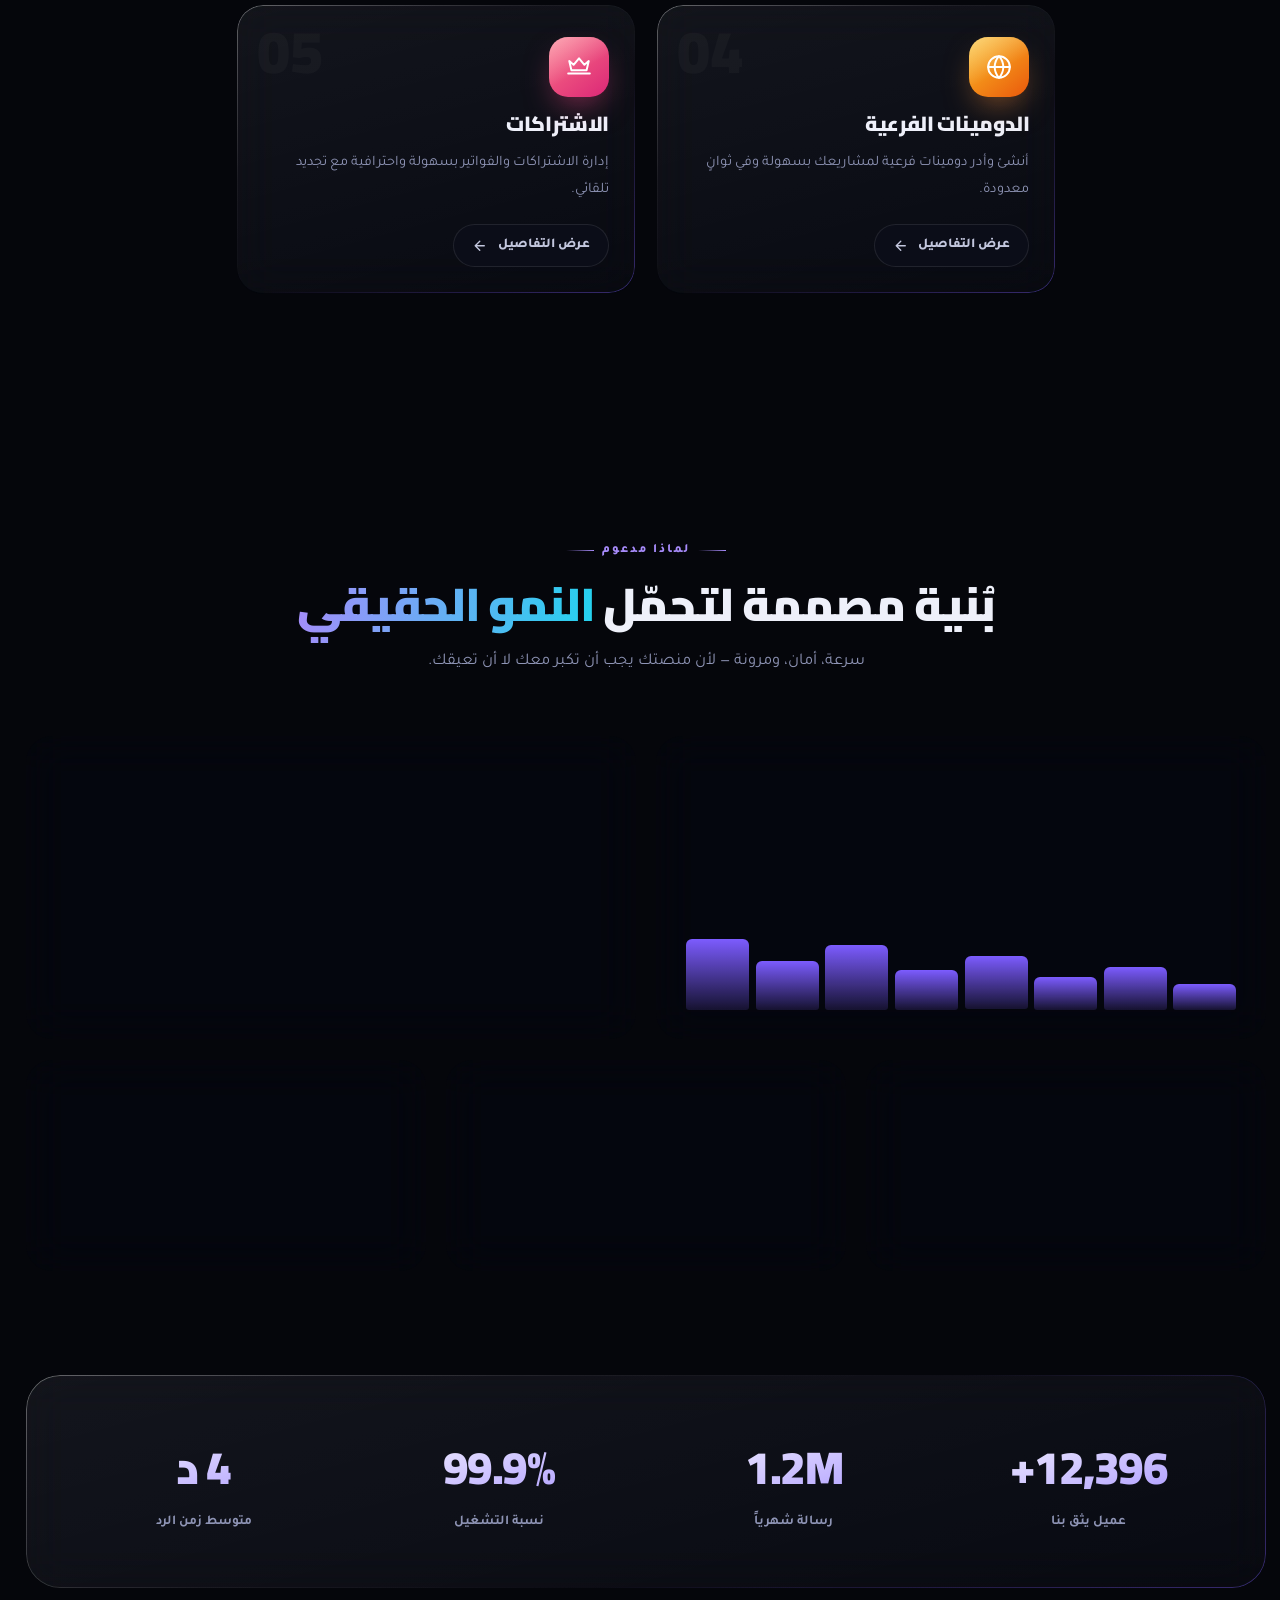
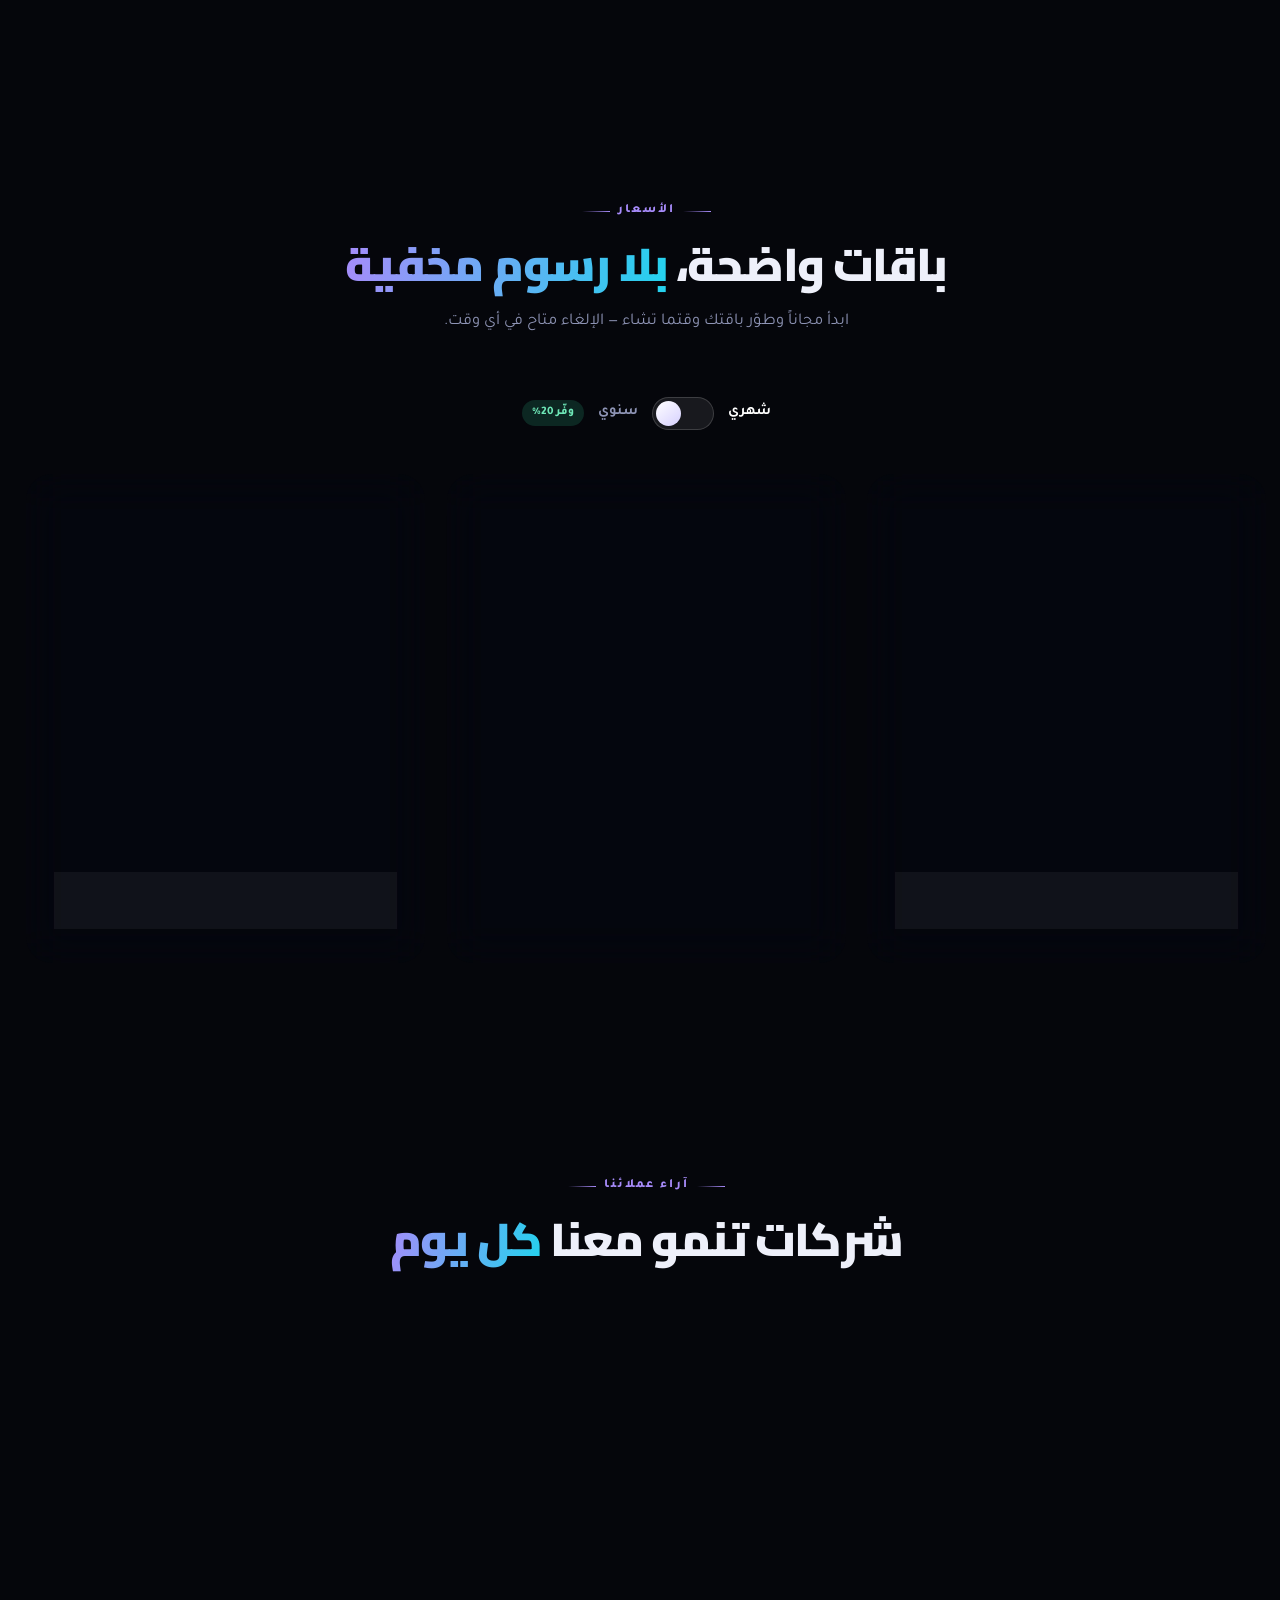
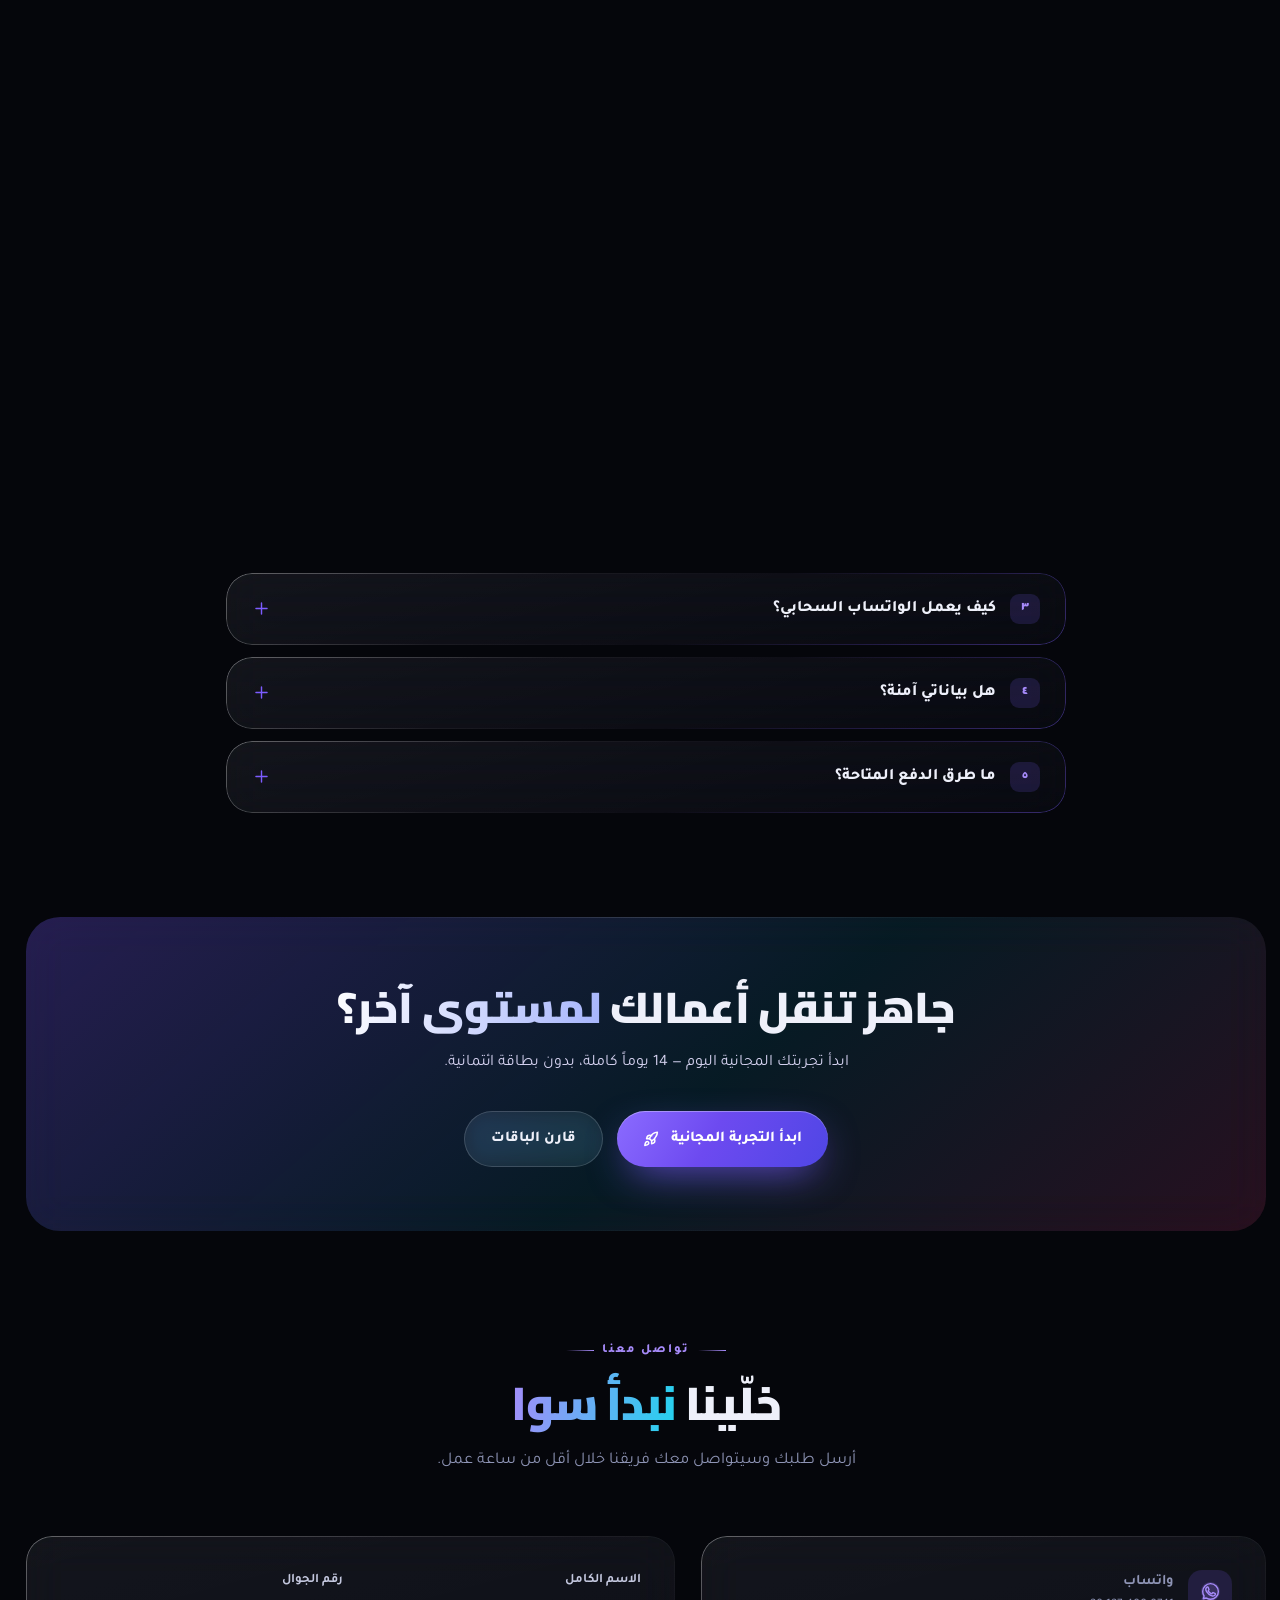
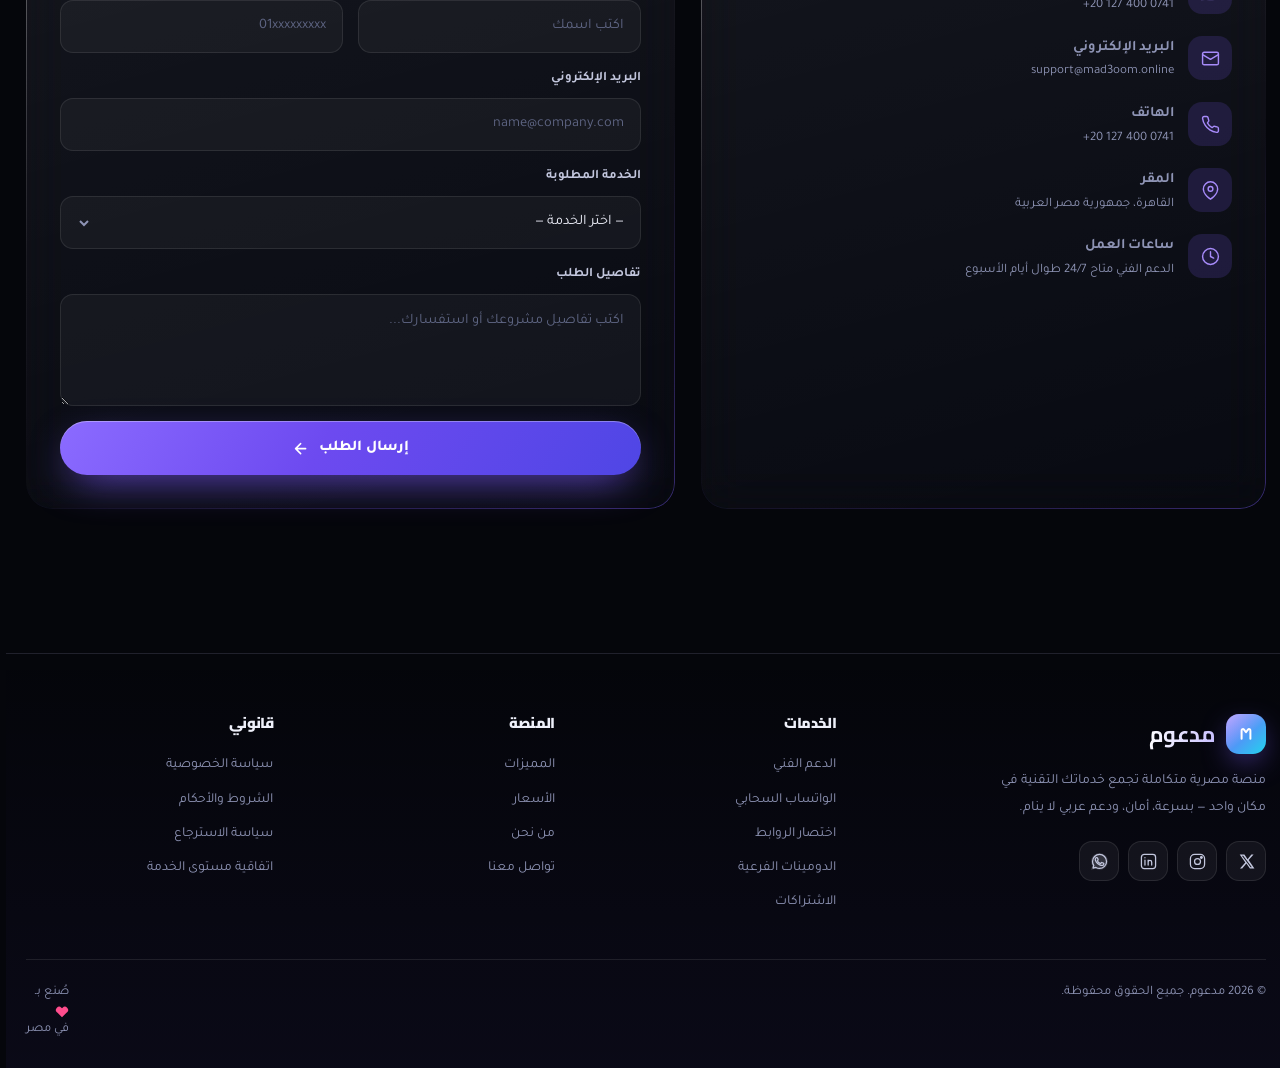
==== commit 9f958364: "feat: ربط الصفحة بقاعدة بيانات Supabase وتفعيل نموذج التواصل الخدمات والمحتوى صارت تُقرأ وتُحفظ في ق" ====
--- a/index.html
+++ b/index.html
@@ -1052,7 +1052,7 @@
     <div class="ct-grid">
       <div class="ct-info glass rv">
         <a class="ct-item" href="https://wa.me/201274000741" target="_blank" rel="noopener"><span class="ci"><svg class="ic"><use href="#i-whatsapp"/></svg></span><span><b>واتساب</b><span dir="ltr">+20 127 400 0741</span></span></a>
-        <a class="ct-item" href="mailto:support@mad3oom.com"><span class="ci"><svg class="ic"><use href="#i-mail"/></svg></span><span><b>البريد الإلكتروني</b><span dir="ltr">support@mad3oom.com</span></span></a>
+        <a class="ct-item" href="mailto:support@mad3oom.online"><span class="ci"><svg class="ic"><use href="#i-mail"/></svg></span><span><b>البريد الإلكتروني</b><span dir="ltr">support@mad3oom.online</span></span></a>
         <a class="ct-item" href="tel:+201274000741"><span class="ci"><svg class="ic"><use href="#i-phone"/></svg></span><span><b>الهاتف</b><span dir="ltr">+20 127 400 0741</span></span></a>
         <div class="ct-item"><span class="ci"><svg class="ic"><use href="#i-pin"/></svg></span><span><b>المقر</b><span>القاهرة، جمهورية مصر العربية</span></span></div>
         <div class="ct-item"><span class="ci"><svg class="ic"><use href="#i-clock"/></svg></span><span><b>ساعات العمل</b><span>الدعم الفني متاح 24/7 طوال أيام الأسبوع</span></span></div>
@@ -1067,7 +1067,11 @@
           <select class="inp" id="cs"></select>
         </div>
         <div class="fld"><label for="cm">تفاصيل الطلب</label><textarea class="inp" id="cm" placeholder="اكتب تفاصيل مشروعك أو استفسارك..."></textarea></div>
-        <button class="btn btn-primary btn-block" type="submit">إرسال الطلب <svg class="ic"><use href="#i-arrow"/></svg></button>
+        <div style="position:absolute;inset-inline-start:-9999px;opacity:0" aria-hidden="true">
+          <label for="cw">لا تملأ هذا الحقل</label>
+          <input id="cw" name="website" tabindex="-1" autocomplete="off">
+        </div>
+        <button class="btn btn-primary btn-block" type="submit" id="ctBtn">إرسال الطلب <svg class="ic"><use href="#i-arrow"/></svg></button>
       </form>
     </div>
   </div>
@@ -1123,11 +1127,11 @@
     </div>
     <div class="err" id="lgErr"></div>
     <form id="lgForm" style="display:grid;gap:15px">
-      <div class="fld"><label for="lgU">اسم المستخدم</label><input class="inp" id="lgU" autocomplete="username" placeholder="admin"></div>
+      <div class="fld"><label for="lgU">البريد الإلكتروني</label><input class="inp" id="lgU" type="email" dir="ltr" autocomplete="username" placeholder="you@mad3oom.online"></div>
       <div class="fld"><label for="lgP">كلمة المرور</label><input class="inp" id="lgP" type="password" autocomplete="current-password" placeholder="••••••••"></div>
-      <button class="btn btn-primary btn-block" type="submit"><svg class="ic"><use href="#i-in"/></svg> دخول</button>
+      <button class="btn btn-primary btn-block" type="submit" id="lgBtn"><svg class="ic"><use href="#i-in"/></svg> دخول</button>
     </form>
-    <div class="hint">بيانات الدخول الافتراضية: <code>admin</code> / <code>admin123</code></div>
+    <div class="hint">استخدم حساب الإدارة الخاص بك في منصة مدعوم — الدخول عبر Supabase Auth.</div>
   </div>
 </div>
 
@@ -1174,7 +1178,7 @@
       <div class="fld"><label>الأيقونة</label><div class="pick" id="edIcons"></div></div>
       <div class="fld"><label>اللون</label><div class="pick cpick" id="edColors"></div></div>
       <div style="display:flex;gap:10px;margin-top:6px">
-        <button class="btn btn-primary" type="submit" style="flex:1"><svg class="ic"><use href="#i-check"/></svg> حفظ</button>
+        <button class="btn btn-primary" type="submit" id="edSave" style="flex:1"><svg class="ic"><use href="#i-check"/></svg> حفظ</button>
         <button class="btn btn-dark" type="button" data-close>إلغاء</button>
       </div>
     </form>
@@ -1204,6 +1208,7 @@
     </a>
     <div class="tabs" style="margin-inline-start:auto">
       <button class="on" data-tab="t1">الخدمات</button>
+      <button data-tab="t4">الطلبات <span id="leadsDot" style="display:none;background:#FB7185;color:#fff;border-radius:99px;padding:1px 7px;font-size:11px;margin-inline-start:4px">0</span></button>
       <button data-tab="t2">محتوى الصفحة</button>
       <button data-tab="t3">الإعدادات</button>
     </div>
@@ -1226,7 +1231,7 @@
         <button class="btn btn-dark btn-sm" id="expBtn"><svg class="ic"><use href="#i-dl"/></svg> تصدير</button>
         <button class="btn btn-dark btn-sm" id="impBtn"><svg class="ic"><use href="#i-ul"/></svg> استيراد</button>
         <input type="file" id="impFile" accept="application/json" hidden>
-        <button class="btn btn-dark btn-sm" id="rstBtn"><svg class="ic"><use href="#i-refresh"/></svg> استعادة الافتراضي</button>
+        <button class="btn btn-dark btn-sm" id="rstBtn"><svg class="ic"><use href="#i-refresh"/></svg> إعادة التحميل</button>
       </div>
       <div class="tbl-wrap">
         <div class="tbl-scroll">
@@ -1245,6 +1250,29 @@
       </div>
     </div>
 
+    <!-- TAB 4: LEADS -->
+    <div class="tab" id="t4">
+      <div class="tools">
+        <button class="btn btn-dark btn-sm" id="leadsRefresh"><svg class="ic"><use href="#i-refresh"/></svg> تحديث</button>
+        <span style="font-size:13px;color:var(--muted)">تصل نسخة من كل طلب على <b dir="ltr">support@mad3oom.online</b></span>
+      </div>
+      <div class="tbl-wrap">
+        <div class="tbl-scroll">
+          <table>
+            <thead><tr>
+              <th>الاسم</th><th>الجوال</th><th>البريد</th><th>الخدمة</th>
+              <th>التفاصيل</th><th style="width:120px">التاريخ</th><th style="width:96px">الحالة</th>
+            </tr></thead>
+            <tbody id="leadsBody"></tbody>
+          </table>
+        </div>
+        <div class="empty" id="leadsEmpty" style="display:none">
+          <svg class="ic"><use href="#i-mail"/></svg>
+          <p>لا توجد طلبات بعد.</p>
+        </div>
+      </div>
+    </div>
+
     <!-- TAB 2: CONTENT -->
     <div class="tab" id="t2">
       <div style="max-width:660px;display:grid;gap:16px">
@@ -1266,25 +1294,25 @@
     <div class="tab" id="t3">
       <div style="max-width:560px;display:grid;gap:16px">
         <div class="kpi" style="padding:26px">
-          <h3 style="font-size:18px;margin-bottom:6px">بيانات الدخول</h3>
-          <p style="color:var(--muted);font-size:13.5px;margin-bottom:20px">غيّر اسم المستخدم وكلمة المرور الخاصة بلوحة الإدارة.</p>
-          <div class="err" id="stErr"></div>
-          <form id="stForm" style="display:grid;gap:15px">
-            <div class="fld"><label for="stU">اسم المستخدم</label><input class="inp" id="stU"></div>
-            <div class="fld"><label for="stP">كلمة المرور الجديدة</label><input class="inp" id="stP" type="password" placeholder="اتركها فارغة لعدم التغيير"></div>
-            <div class="fld"><label for="stP2">تأكيد كلمة المرور</label><input class="inp" id="stP2" type="password" placeholder="أعد كتابة كلمة المرور"></div>
-            <button class="btn btn-primary" type="submit" style="justify-self:start"><svg class="ic"><use href="#i-check"/></svg> تحديث البيانات</button>
-          </form>
+          <h3 style="font-size:18px;margin-bottom:6px">الحساب والاتصال</h3>
+          <div style="display:grid;gap:12px;margin-top:16px;font-size:14px">
+            <div style="display:flex;justify-content:space-between;gap:12px;padding-bottom:10px;border-bottom:1px solid var(--stroke)">
+              <span style="color:var(--muted)">حالة قاعدة البيانات</span><b id="stConn">—</b></div>
+            <div style="display:flex;justify-content:space-between;gap:12px;padding-bottom:10px;border-bottom:1px solid var(--stroke)">
+              <span style="color:var(--muted)">الحساب</span><b id="stUser" dir="ltr">—</b></div>
+            <div style="display:flex;justify-content:space-between;gap:12px">
+              <span style="color:var(--muted)">وجهة طلبات التواصل</span><b dir="ltr">support@mad3oom.online</b></div>
+          </div>
+          <p style="color:var(--muted);font-size:13px;line-height:1.9;margin-top:18px">
+            تسجيل الدخول يتم عبر Supabase Auth بحساب الإدارة نفسه المستخدم في المنصة.
+            لتغيير كلمة المرور أو إضافة مدير جديد، استخدم لوحة تحكم Supabase — لم تعد كلمة المرور مخزّنة في هذه الصفحة إطلاقاً.
+          </p>
         </div>
-        <div class="kpi" style="padding:26px;border-color:rgba(251,113,133,.24)">
-          <h3 style="font-size:18px;margin-bottom:6px">منطقة الخطر</h3>
-          <p style="color:var(--muted);font-size:13.5px;margin-bottom:18px">حذف كل البيانات المحفوظة محلياً وإعادة الموقع لحالته الأصلية.</p>
-          <button class="btn btn-danger btn-sm" id="wipeBtn"><svg class="ic"><use href="#i-trash"/></svg> مسح كل البيانات</button>
+        <div class="kpi" style="padding:26px">
+          <h3 style="font-size:18px;margin-bottom:6px">النسخ الاحتياطي</h3>
+          <p style="color:var(--muted);font-size:13.5px;margin-bottom:18px">تصدير نسخة من الخدمات والمحتوى كملف JSON.</p>
+          <button class="btn btn-dark btn-sm" id="expBtn2"><svg class="ic"><use href="#i-dl"/></svg> تصدير نسخة</button>
         </div>
-        <p style="font-size:12.5px;color:var(--muted);line-height:1.9">
-          ملاحظة: هذه اللوحة تحفظ البيانات في متصفحك (localStorage) وهي مناسبة للعرض والتجارب.
-          عند الربط بخادم حقيقي، استبدل دوال <code style="background:rgba(124,92,255,.16);color:#C4B5FD;padding:1px 6px;border-radius:5px">DB.load</code> و<code style="background:rgba(124,92,255,.16);color:#C4B5FD;padding:1px 6px;border-radius:5px">DB.save</code> بطلبات API.
-        </p>
       </div>
     </div>
   </div>
@@ -1299,7 +1327,16 @@
 /* ============================================================
    CONFIG
    ============================================================ */
-var KEY_SVC='mad3oom_services_v1', KEY_CFG='mad3oom_config_v1', KEY_AUTH='mad3oom_auth_v1', KEY_SESS='mad3oom_session_v1';
+/* اتصال Supabase — المفتاح العام (publishable) آمن للنشر:
+   الحماية الفعلية في سياسات RLS على الخادم، لا في إخفاء المفتاح. */
+var SB={
+  url:'https://srnelrdpqkcntbgudyto.supabase.co',
+  key:'sb_publishable_0pvB8_xD0txjdJBkYqXMyg__jKMw71W',
+  token:null
+};
+var online=false;
+
+var KEY_SVC='mad3oom_services_v1', KEY_CFG='mad3oom_config_v1', KEY_SESS='mad3oom_session_v1';
 
 var ICONS=['i-headset','i-whatsapp','i-link','i-globe','i-crown','i-cloud','i-shield','i-bolt','i-chart','i-rocket','i-code','i-db','i-lock','i-mail','i-users','i-gear','i-sparkle','i-box','i-phone','i-clock'];
 
@@ -1343,24 +1380,76 @@
   heroSub:'نوفّر لك مجموعة متكاملة من الخدمات التقنية المتطورة لتحسين أداء عملك وتسهيل إدارة أعمالك — بواجهة واحدة، وفريق دعم لا ينام.'
 };
 
-var DEFAULT_AUTH={u:'admin',p:'admin123'};
-
-/* ============================================================
-   STORAGE
+/* ============================================================
+   STORAGE — كاش محلي فقط، مصدر الحقيقة هو Supabase
    ============================================================ */
 var DB={
   load:function(k,fb){
     try{var v=localStorage.getItem(k);return v?JSON.parse(v):JSON.parse(JSON.stringify(fb));}
     catch(e){return JSON.parse(JSON.stringify(fb));}
   },
-  save:function(k,v){ try{localStorage.setItem(k,JSON.stringify(v));return true;}catch(e){toast('تعذّر الحفظ في المتصفح','err');return false;} },
+  save:function(k,v){ try{localStorage.setItem(k,JSON.stringify(v));return true;}catch(e){return false;} },
   del:function(k){ try{localStorage.removeItem(k);}catch(e){} }
 };
 
 var services=DB.load(KEY_SVC,DEFAULT_SVC);
 var config  =DB.load(KEY_CFG,DEFAULT_CFG);
-var auth    =DB.load(KEY_AUTH,DEFAULT_AUTH);
 var isAdmin =false;
+
+/* ============================================================
+   SUPABASE CLIENT — عبر fetch مباشرة، بدون أي مكتبة خارجية
+   ============================================================ */
+function sbFetch(path,opts){
+  opts=opts||{};
+  var h={'apikey':SB.key,'Content-Type':'application/json'};
+  h.Authorization='Bearer '+(SB.token||SB.key);
+  if(opts.prefer) h.Prefer=opts.prefer;
+  return fetch(SB.url+'/rest/v1/'+path,{
+    method:opts.method||'GET',
+    headers:h,
+    body:opts.body?JSON.stringify(opts.body):undefined
+  }).then(function(r){
+    if(!r.ok) return r.text().then(function(t){ throw new Error(t||('HTTP '+r.status)); });
+    if(r.status===204) return null;
+    return r.text().then(function(t){ return t?JSON.parse(t):null; });
+  });
+}
+
+/* تحويل بين صف قاعدة البيانات وكائن الواجهة */
+function fromRow(r){
+  return {id:r.id,title:r.title,desc:r.description,long:r.long_description||'',link:r.link||'',
+          features:Array.isArray(r.features)?r.features:[],icon:r.icon,color:r.color,status:r.status};
+}
+function toRow(s,i){
+  var row={title:s.title,description:s.desc,long_description:s.long||'',link:s.link||'',
+           features:s.features||[],icon:s.icon,color:s.color,status:s.status};
+  if(typeof i==='number') row.sort_order=i;
+  return row;
+}
+
+function loadFromServer(){
+  return Promise.all([
+    sbFetch('landing_services?select=*&order=sort_order.asc'),
+    sbFetch('landing_config?select=key,value')
+  ]).then(function(res){
+    if(Array.isArray(res[0])) services=res[0].map(fromRow);
+    if(Array.isArray(res[1])) res[1].forEach(function(c){
+      if(Object.prototype.hasOwnProperty.call(config,c.key)) config[c.key]=c.value;
+    });
+    online=true;
+    DB.save(KEY_SVC,services); DB.save(KEY_CFG,config);   // كاش للزيارة القادمة
+    return true;
+  }).catch(function(e){
+    online=false;
+    if(window.console) console.warn('[مدعوم] تعذّر الاتصال بقاعدة البيانات — عرض آخر نسخة محفوظة.',e);
+    return false;
+  });
+}
+
+function requireOnline(){
+  if(!online){ toast('لا يوجد اتصال بقاعدة البيانات — تعذّر الحفظ','err'); return false; }
+  return true;
+}
 
 /* ============================================================
    HELPERS
@@ -1486,10 +1575,17 @@
   $('#cfSub').value=config.heroSub;
 }
 $('#cfSave').addEventListener('click',function(){
+  if(!requireOnline()) return;
   config.brand=$('#cfBrand').value.trim()||DEFAULT_CFG.brand;
   config.heroTitle=$('#cfTitle').value.trim()||DEFAULT_CFG.heroTitle;
   config.heroSub=$('#cfSub').value.trim()||DEFAULT_CFG.heroSub;
-  DB.save(KEY_CFG,config); applyConfig(); toast('تم حفظ محتوى الصفحة');
+  DB.save(KEY_CFG,config); applyConfig();
+  Promise.all(Object.keys(config).map(function(k){
+    return sbFetch('landing_config?key=eq.'+encodeURIComponent(k),
+                   {method:'PATCH',body:{value:config[k]}});
+  }))
+  .then(function(){ toast('تم حفظ محتوى الصفحة'); })
+  .catch(function(e){ console.error(e); toast('تعذّر حفظ المحتوى','err'); });
 });
 
 /* ============================================================
@@ -1504,28 +1600,80 @@
 $('#loginBtn').addEventListener('click',function(){
   $('#lgErr').classList.remove('on'); $('#lgForm').reset(); openOv('#loginOv'); setTimeout(function(){$('#lgU').focus();},250);
 });
+/* ترجمة رسائل Supabase Auth الإنجليزية */
+function authMsg(raw){
+  var s=String(raw||'').toLowerCase();
+  if(s.indexOf('invalid login')>-1||s.indexOf('invalid credentials')>-1) return 'البريد الإلكتروني أو كلمة المرور غير صحيحة.';
+  if(s.indexOf('email not confirmed')>-1) return 'لم يتم تفعيل هذا البريد الإلكتروني بعد.';
+  if(s.indexOf('too many')>-1||s.indexOf('rate limit')>-1) return 'محاولات كثيرة — انتظر قليلاً ثم أعد المحاولة.';
+  if(s.indexOf('failed to fetch')>-1||s.indexOf('network')>-1) return 'تعذّر الاتصال بالخادم — تحقّق من الإنترنت.';
+  return raw||'تعذّر تسجيل الدخول';
+}
+
+function lgFail(msg){
+  var er=$('#lgErr'); er.textContent=msg;
+  er.classList.remove('on'); void er.offsetWidth; er.classList.add('on');
+}
+
 $('#lgForm').addEventListener('submit',function(e){
   e.preventDefault();
-  var u=$('#lgU').value.trim(), p=$('#lgP').value;
-  if(u===auth.u && p===auth.p){
-    try{sessionStorage.setItem(KEY_SESS,'1');}catch(err){}
-    setAdmin(true); closeOv($('#loginOv')); openPanel();
+  var email=$('#lgU').value.trim(), pass=$('#lgP').value;
+  var btn=$('#lgBtn');
+  if(!email||!pass) return lgFail('اكتب البريد الإلكتروني وكلمة المرور.');
+
+  btn.disabled=true; btn.textContent='جارٍ التحقق...';
+  fetch(SB.url+'/auth/v1/token?grant_type=password',{
+    method:'POST',
+    headers:{'apikey':SB.key,'Content-Type':'application/json'},
+    body:JSON.stringify({email:email,password:pass})
+  })
+  .then(function(r){ return r.json().then(function(j){
+      if(!r.ok) throw new Error(authMsg(j.error_description||j.msg||j.message||j.error||''));
+      return j;
+    });
+  })
+  .then(function(j){
+    SB.token=j.access_token;
+    // التحقق من الصلاحية على الخادم — ليس في المتصفح
+    return sbFetch('rpc/is_landing_admin',{method:'POST',body:{}}).then(function(ok){
+      if(ok!==true){ SB.token=null; throw new Error('هذا الحساب ليس له صلاحية إدارة الصفحة.'); }
+      try{ sessionStorage.setItem(KEY_SESS,j.access_token); }catch(err){}
+      return loadFromServer();
+    });
+  })
+  .then(function(){
+    setAdmin(true); closeOv($('#loginOv')); openPanel(); loadLeads();
     toast('أهلاً بك — تم تسجيل الدخول بنجاح');
-  }else{
-    var er=$('#lgErr'); er.textContent='اسم المستخدم أو كلمة المرور غير صحيحة.';
-    er.classList.remove('on'); void er.offsetWidth; er.classList.add('on');
-  }
-});
+  })
+  .catch(function(err){ lgFail(authMsg(err.message)); })
+  .then(function(){ btn.disabled=false; btn.innerHTML='<svg class="ic"><use href="#i-in"/></svg> دخول'; });
+});
+
 function logout(){
+  var t=SB.token;
+  SB.token=null;
   try{sessionStorage.removeItem(KEY_SESS);}catch(e){}
-  setAdmin(false); closePanel(); toast('تم تسجيل الخروج','info');
+  if(t){ fetch(SB.url+'/auth/v1/logout',{method:'POST',
+    headers:{'apikey':SB.key,'Authorization':'Bearer '+t}}).catch(function(){}); }
+  setAdmin(false); closePanel();
+  loadFromServer().then(function(){ renderCards(); });
+  toast('تم تسجيل الخروج','info');
 }
 $('#pnOut').addEventListener('click',logout);
 
 /* ============================================================
    ADMIN PANEL
    ============================================================ */
-function openPanel(){ if(!isAdmin) return; $('#panel').classList.add('open'); document.body.classList.add('locked'); renderTable(); }
+function openPanel(){
+  if(!isAdmin) return;
+  $('#panel').classList.add('open'); document.body.classList.add('locked');
+  renderTable(); loadLeads();
+  $('#stConn').textContent = online?'متصل':'غير متصل';
+  $('#stConn').style.color = online?'#34D399':'#FB7185';
+  var em='—';
+  try{ em=JSON.parse(atob((SB.token||'..').split('.')[1]||'')).email||'—'; }catch(e){}
+  $('#stUser').textContent=em;
+}
 function closePanel(){ $('#panel').classList.remove('open'); document.body.classList.remove('locked'); }
 $('#panelBtn').addEventListener('click',openPanel);
 $('#pnView').addEventListener('click',closePanel);
@@ -1580,15 +1728,21 @@
   if(e.target.closest('.js-ed')) return openEditor(id);
   if(e.target.closest('.js-rm')) return askDelete(id);
   if(e.target.closest('.js-st')){
-    services[i].status = services[i].status==='active' ? 'draft' : 'active';
-    persist(); toast(services[i].status==='active'?'تم تفعيل الخدمة':'تم إخفاء الخدمة','info'); return;
+    if(!requireOnline()) return;
+    var next = services[i].status==='active' ? 'draft' : 'active';
+    services[i].status=next; persist();
+    sbFetch('landing_services?id=eq.'+encodeURIComponent(services[i].id),
+            {method:'PATCH',body:{status:next}})
+      .then(function(){ toast(next==='active'?'تم تفعيل الخدمة':'تم إخفاء الخدمة','info'); })
+      .catch(function(err){ toast('تعذّر تحديث الحالة','err'); console.error(err); });
+    return;
   }
   if(e.target.closest('.js-up')&&i>0){ move(i,i-1); return; }
   if(e.target.closest('.js-dn')&&i<services.length-1){ move(i,i+1); return; }
 });
 function move(from,to){
   var it=services.splice(from,1)[0];
-  services.splice(to,0,it); persist();
+  services.splice(to,0,it); persist(); pushOrder();
 }
 
 /* drag & drop reorder */
@@ -1616,7 +1770,17 @@
   $$('#tbody tr').forEach(function(x){x.classList.remove('drag','over');});
 });
 
+/* حفظ محلي فوري (استجابة سريعة) — والخادم هو المرجع */
 function persist(){ DB.save(KEY_SVC,services); renderCards(); renderTable(); }
+
+/* إعادة مزامنة الترتيب بعد أي تحريك */
+function pushOrder(){
+  if(!requireOnline()) return;
+  Promise.all(services.map(function(s,i){
+    return sbFetch('landing_services?id=eq.'+encodeURIComponent(s.id),
+                   {method:'PATCH',body:{sort_order:i}});
+  })).catch(function(e){ toast('تعذّر حفظ الترتيب','err'); console.error(e); });
+}
 
 /* ============================================================
    EDITOR
@@ -1673,15 +1837,35 @@
     features:$('#edFeat').value.split('\n').map(function(x){return x.trim();}).filter(Boolean),
     icon:pickIcon, color:pickColor, status:$('#edStatus').value
   };
-  if(editingId){
-    var i=services.findIndex(function(x){return x.id===editingId;});
-    services[i]=Object.assign({},services[i],data);
-    toast('تم تحديث الخدمة بنجاح');
+  if(!requireOnline()) return;
+  var btn=$('#edSave'); btn.disabled=true;
+
+  var req, wasEditing=!!editingId;
+  if(wasEditing){
+    req=sbFetch('landing_services?id=eq.'+encodeURIComponent(editingId),
+                {method:'PATCH',body:toRow(data),prefer:'return=representation'});
   }else{
-    data.id=uid(); services.push(data);
-    toast('تمت إضافة الخدمة بنجاح');
+    req=sbFetch('landing_services',
+                {method:'POST',body:toRow(data,services.length),prefer:'return=representation'});
   }
-  persist(); closeOv($('#edOv'));
+
+  req.then(function(rows){
+    var row=Array.isArray(rows)?rows[0]:rows;
+    if(wasEditing){
+      var i=services.findIndex(function(x){return x.id===editingId;});
+      if(i>-1) services[i]=row?fromRow(row):Object.assign({},services[i],data);
+    }else{
+      services.push(row?fromRow(row):Object.assign({id:uid()},data));
+    }
+    persist(); closeOv($('#edOv'));
+    toast(wasEditing?'تم تحديث الخدمة بنجاح':'تمت إضافة الخدمة بنجاح');
+  })
+  .catch(function(err){
+    console.error(err);
+    var er=$('#edErr'); er.textContent='تعذّر الحفظ في قاعدة البيانات. تأكد من صلاحيتك ثم أعد المحاولة.';
+    er.classList.remove('on'); void er.offsetWidth; er.classList.add('on');
+  })
+  .then(function(){ btn.disabled=false; });
 });
 
 $('#addBtn').addEventListener('click',function(){openEditor(null);});
@@ -1698,8 +1882,15 @@
 }
 $('#cfYes').addEventListener('click',function(){
   if(!pendingDel) return;
-  services=services.filter(function(x){return x.id!==pendingDel;});
-  pendingDel=null; persist(); closeOv($('#cfOv')); toast('تم حذف الخدمة','info');
+  if(!requireOnline()) return;
+  var id=pendingDel; pendingDel=null;
+  sbFetch('landing_services?id=eq.'+encodeURIComponent(id),{method:'DELETE'})
+    .then(function(){
+      services=services.filter(function(x){return x.id!==id;});
+      persist(); closeOv($('#cfOv')); toast('تم حذف الخدمة','info');
+      pushOrder();
+    })
+    .catch(function(err){ console.error(err); closeOv($('#cfOv')); toast('تعذّر حذف الخدمة','err'); });
 });
 
 /* ============================================================
@@ -1721,48 +1912,76 @@
       var d=JSON.parse(r.result);
       var arr=Array.isArray(d)?d:d.services;
       if(!Array.isArray(arr)) throw 0;
-      services=arr.map(function(s){
-        return {id:s.id||uid(),title:String(s.title||'بدون اسم'),desc:String(s.desc||''),long:String(s.long||''),
+      if(!requireOnline()) return;
+      var clean=arr.map(function(s,i){
+        return {title:String(s.title||'بدون اسم'),description:String(s.desc||s.description||''),
+                long_description:String(s.long||s.long_description||''),
                 link:/^https?:\/\//i.test(s.link||'')?s.link:'',
-                features:Array.isArray(s.features)?s.features:[],icon:ICONS.indexOf(s.icon)>-1?s.icon:'i-box',
-                color:COLORS[s.color]?s.color:'violet',status:s.status==='draft'?'draft':'active'};
+                features:Array.isArray(s.features)?s.features:[],
+                icon:ICONS.indexOf(s.icon)>-1?s.icon:'i-box',
+                color:COLORS[s.color]?s.color:'violet',
+                status:s.status==='draft'?'draft':'active',
+                sort_order:services.length+i};
       });
-      if(d.config){ config=Object.assign({},DEFAULT_CFG,d.config); DB.save(KEY_CFG,config); applyConfig(); }
-      persist(); toast('تم استيراد '+services.length+' خدمة');
+      // إضافة وليس استبدال — لا نحذف ما هو موجود
+      sbFetch('landing_services',{method:'POST',body:clean,prefer:'return=representation'})
+        .then(function(){ return loadFromServer(); })
+        .then(function(){ renderCards(); renderTable(); toast('تمت إضافة '+clean.length+' خدمة'); })
+        .catch(function(err){ console.error(err); toast('تعذّر استيراد الخدمات','err'); });
     }catch(err){ toast('ملف غير صالح','err'); }
     e.target.value='';
   };
   r.readAsText(f);
 });
 $('#rstBtn').addEventListener('click',function(){
-  services=JSON.parse(JSON.stringify(DEFAULT_SVC)); persist(); toast('تمت استعادة الخدمات الافتراضية','info');
-});
-$('#wipeBtn').addEventListener('click',function(){
-  DB.del(KEY_SVC); DB.del(KEY_CFG); DB.del(KEY_AUTH);
-  services=JSON.parse(JSON.stringify(DEFAULT_SVC));
-  config=JSON.parse(JSON.stringify(DEFAULT_CFG));
-  auth=JSON.parse(JSON.stringify(DEFAULT_AUTH));
-  applyConfig(); persist(); $('#stU').value=auth.u;
-  toast('تم مسح كل البيانات المحفوظة','info');
-});
-
-/* ============================================================
-   SETTINGS
-   ============================================================ */
-$('#stU').value=auth.u;
-$('#stForm').addEventListener('submit',function(e){
-  e.preventDefault();
-  var er=$('#stErr'), u=$('#stU').value.trim(), p=$('#stP').value, p2=$('#stP2').value;
-  function fail(m){ er.textContent=m; er.classList.remove('on'); void er.offsetWidth; er.classList.add('on'); }
-  if(!u) return fail('اسم المستخدم مطلوب.');
-  if(p||p2){
-    if(p.length<6) return fail('كلمة المرور يجب أن تكون 6 أحرف على الأقل.');
-    if(p!==p2)     return fail('كلمتا المرور غير متطابقتين.');
-    auth.p=p;
-  }
-  auth.u=u; DB.save(KEY_AUTH,auth);
-  er.classList.remove('on'); $('#stP').value=''; $('#stP2').value='';
-  toast('تم تحديث بيانات الدخول');
+  loadFromServer().then(function(ok){
+    renderCards(); renderTable();
+    toast(ok?'تمت إعادة التحميل من قاعدة البيانات':'تعذّر الاتصال بقاعدة البيانات',ok?'ok':'err');
+  });
+});
+$('#expBtn2').addEventListener('click',function(){ $('#expBtn').click(); });
+
+/* ============================================================
+   LEADS — طلبات نموذج التواصل
+   ============================================================ */
+function fmtDate(s){
+  try{ return new Date(s).toLocaleString('ar-EG',{dateStyle:'short',timeStyle:'short'}); }
+  catch(e){ return String(s||'').slice(0,16); }
+}
+function loadLeads(){
+  if(!isAdmin||!online) return;
+  sbFetch('landing_leads?select=*&order=created_at.desc&limit=200')
+    .then(function(rows){
+      rows=rows||[];
+      $('#leadsEmpty').style.display=rows.length?'none':'block';
+      var fresh=rows.filter(function(r){return r.status==='new';}).length;
+      var dot=$('#leadsDot');
+      dot.style.display=fresh?'inline-block':'none'; dot.textContent=fresh;
+      $('#leadsBody').innerHTML=rows.map(function(r){
+        return '<tr data-id="'+esc(r.id)+'">'+
+          '<td style="font-weight:800;white-space:nowrap">'+esc(r.name)+'</td>'+
+          '<td dir="ltr">'+esc(r.phone)+'</td>'+
+          '<td dir="ltr"><a href="mailto:'+esc(r.email)+'" style="color:#A78BFA">'+esc(r.email)+'</a></td>'+
+          '<td>'+(esc(r.service)||'—')+'</td>'+
+          '<td><div class="t-desc">'+(esc(r.message)||'—')+'</div></td>'+
+          '<td style="color:var(--muted);font-size:12.5px;white-space:nowrap">'+esc(fmtDate(r.created_at))+'</td>'+
+          '<td><button class="badge '+(r.status==='new'?'badge-ok':'badge-off')+' js-lead">'+
+              (r.status==='new'?'جديد':(r.status==='contacted'?'تم التواصل':'مغلق'))+'</button></td>'+
+        '</tr>';
+      }).join('');
+    })
+    .catch(function(e){ console.error(e); toast('تعذّر تحميل الطلبات','err'); });
+}
+$('#leadsRefresh').addEventListener('click',loadLeads);
+$('#leadsBody').addEventListener('click',function(e){
+  var b=e.target.closest('.js-lead'); if(!b) return;
+  var id=e.target.closest('tr').dataset.id;
+  var order={'new':'contacted','contacted':'closed','closed':'new'};
+  var cur=b.textContent.trim()==='جديد'?'new':(b.textContent.trim()==='تم التواصل'?'contacted':'closed');
+  var next=order[cur];
+  sbFetch('landing_leads?id=eq.'+encodeURIComponent(id),{method:'PATCH',body:{status:next}})
+    .then(loadLeads)
+    .catch(function(){ toast('تعذّر تحديث حالة الطلب','err'); });
 });
 
 /* ============================================================
@@ -1911,14 +2130,31 @@
   });
 });
 
-/* contact form */
+/* contact form → Edge Function → يُخزَّن + يُرسل بريداً لـ support@mad3oom.online */
 $('#ctForm').addEventListener('submit',function(e){
   e.preventDefault();
+  var form=this;
   var n=$('#cn').value.trim(), p=$('#cp').value.trim(), m=$('#ce').value.trim();
   if(!n||!p||!m) return toast('الرجاء تعبئة الحقول المطلوبة','err');
   if(!/^[^\s@]+@[^\s@]+\.[^\s@]+$/.test(m)) return toast('البريد الإلكتروني غير صحيح','err');
-  toast('تم استلام طلبك يا '+n.split(' ')[0]+' — سنتواصل معك قريباً');
-  this.reset();
+
+  var btn=$('#ctBtn'); btn.disabled=true; btn.textContent='جارٍ الإرسال...';
+  fetch(SB.url+'/functions/v1/landing-contact',{
+    method:'POST',
+    headers:{'apikey':SB.key,'Content-Type':'application/json'},
+    body:JSON.stringify({
+      name:n, phone:p, email:m,
+      service:$('#cs').value, message:$('#cm').value.trim(),
+      website:$('#cw').value            // مصيدة السبام
+    })
+  })
+  .then(function(r){ return r.json().then(function(j){ if(!r.ok) throw new Error(j.error||'تعذّر الإرسال'); return j; }); })
+  .then(function(){
+    toast('تم استلام طلبك يا '+n.split(' ')[0]+' — سنتواصل معك قريباً');
+    form.reset();
+  })
+  .catch(function(err){ toast(err.message||'تعذّر إرسال الطلب، حاول مرة أخرى','err'); })
+  .then(function(){ btn.disabled=false; btn.innerHTML='إرسال الطلب <svg class="ic"><use href="#i-arrow"/></svg>'; });
 });
 
 /* faq: one open at a time */
@@ -1941,10 +2177,27 @@
 function safe(name,fn){ try{ fn(); }catch(e){ if(window.console) console.error('[مدعوم] فشل في: '+name,e); } }
 
 safe('applyConfig',applyConfig);
-safe('renderCards',function(){
-  var on=false;
-  try{ on=sessionStorage.getItem(KEY_SESS)==='1'; }catch(e){}
-  if(on) setAdmin(true); else renderCards();
+safe('renderCards',renderCards);
+
+/* استعادة الجلسة ثم التحميل من قاعدة البيانات */
+safe('boot-supabase',function(){
+  try{ SB.token=sessionStorage.getItem(KEY_SESS)||null; }catch(e){ SB.token=null; }
+
+  var start=SB.token
+    ? sbFetch('rpc/is_landing_admin',{method:'POST',body:{}})
+        .then(function(ok){ if(ok!==true){ SB.token=null; try{sessionStorage.removeItem(KEY_SESS);}catch(e){} } return ok===true; })
+        .catch(function(){ SB.token=null; try{sessionStorage.removeItem(KEY_SESS);}catch(e){} return false; })
+    : Promise.resolve(false);
+
+  start.then(function(admin){
+    return loadFromServer().then(function(){
+      applyConfig();
+      if(admin) setAdmin(true); else renderCards();
+      $('#stConn').textContent = online?'متصل':'غير متصل';
+      $('#stConn').style.color = online?'#34D399':'#FB7185';
+      if(admin) loadLeads();
+    });
+  });
 });
 safe('observeReveal',observeReveal);
 safe('revealVisible',revealVisible);
